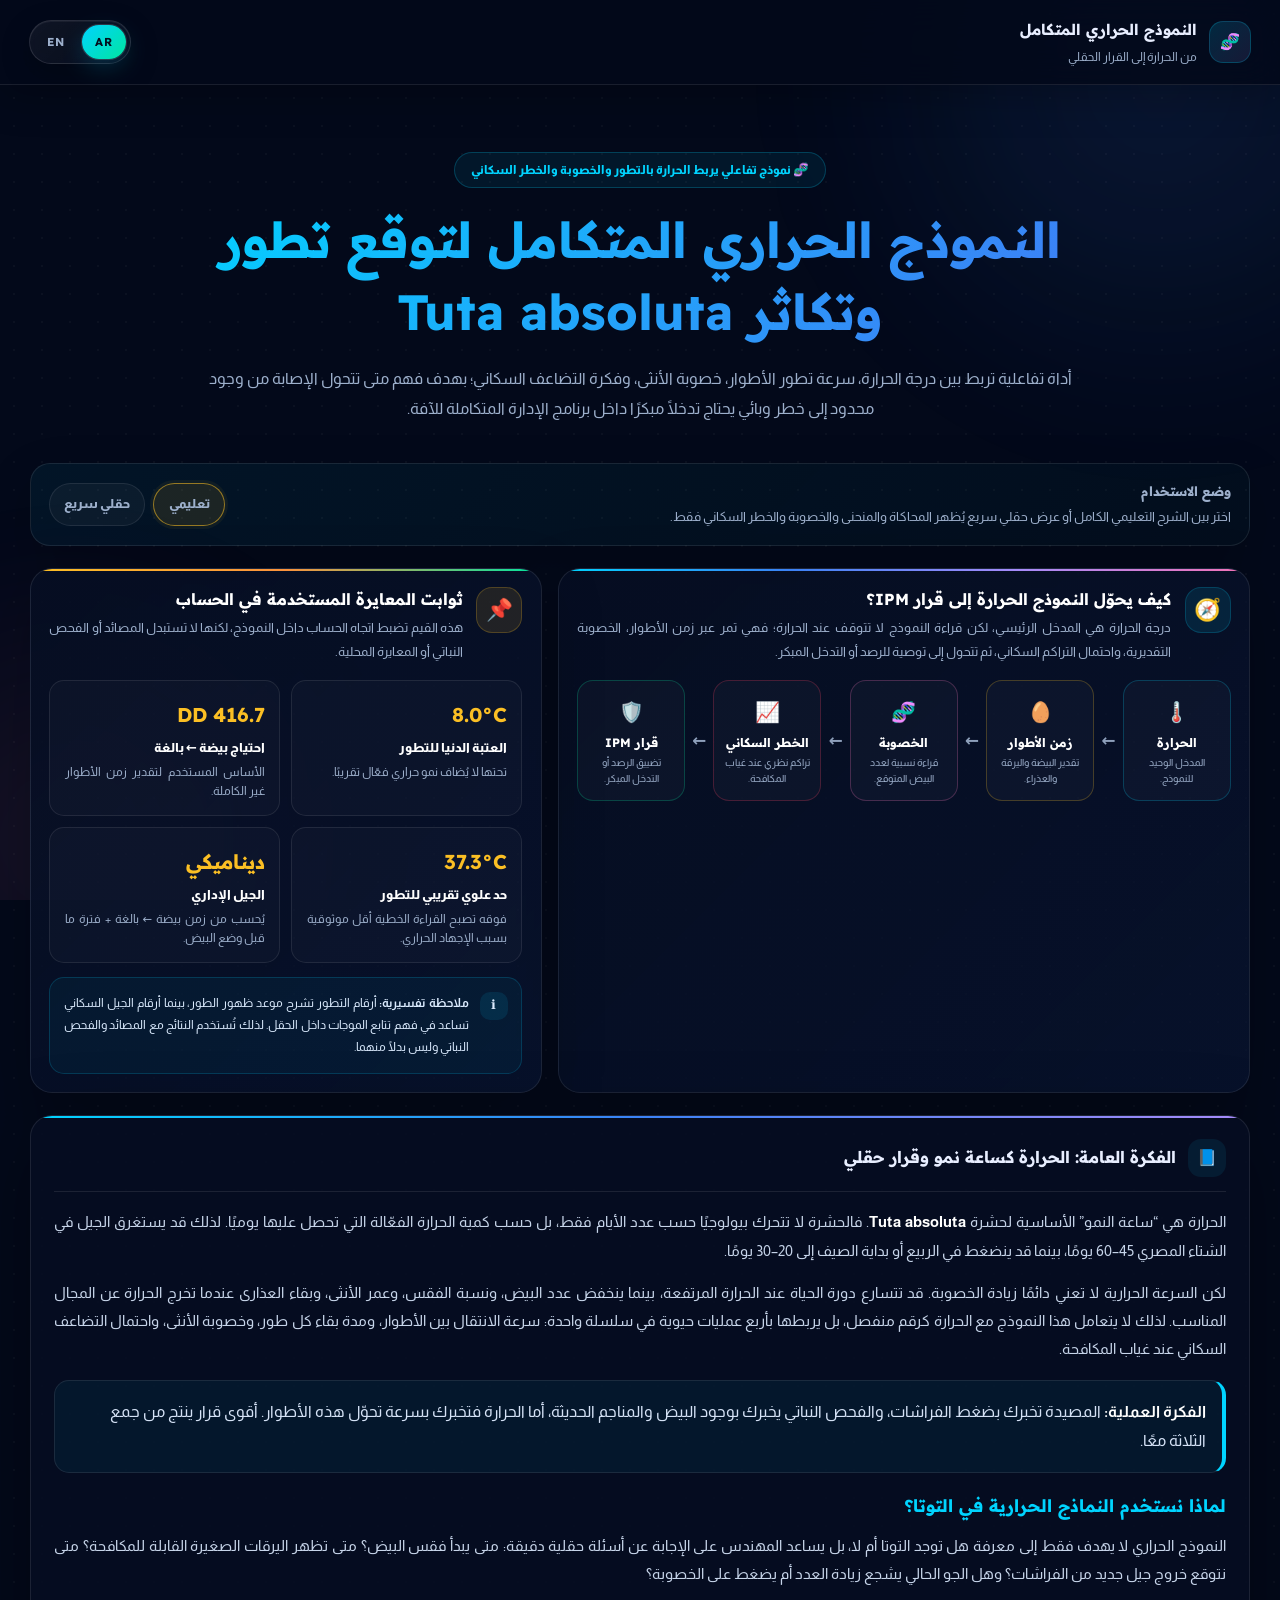
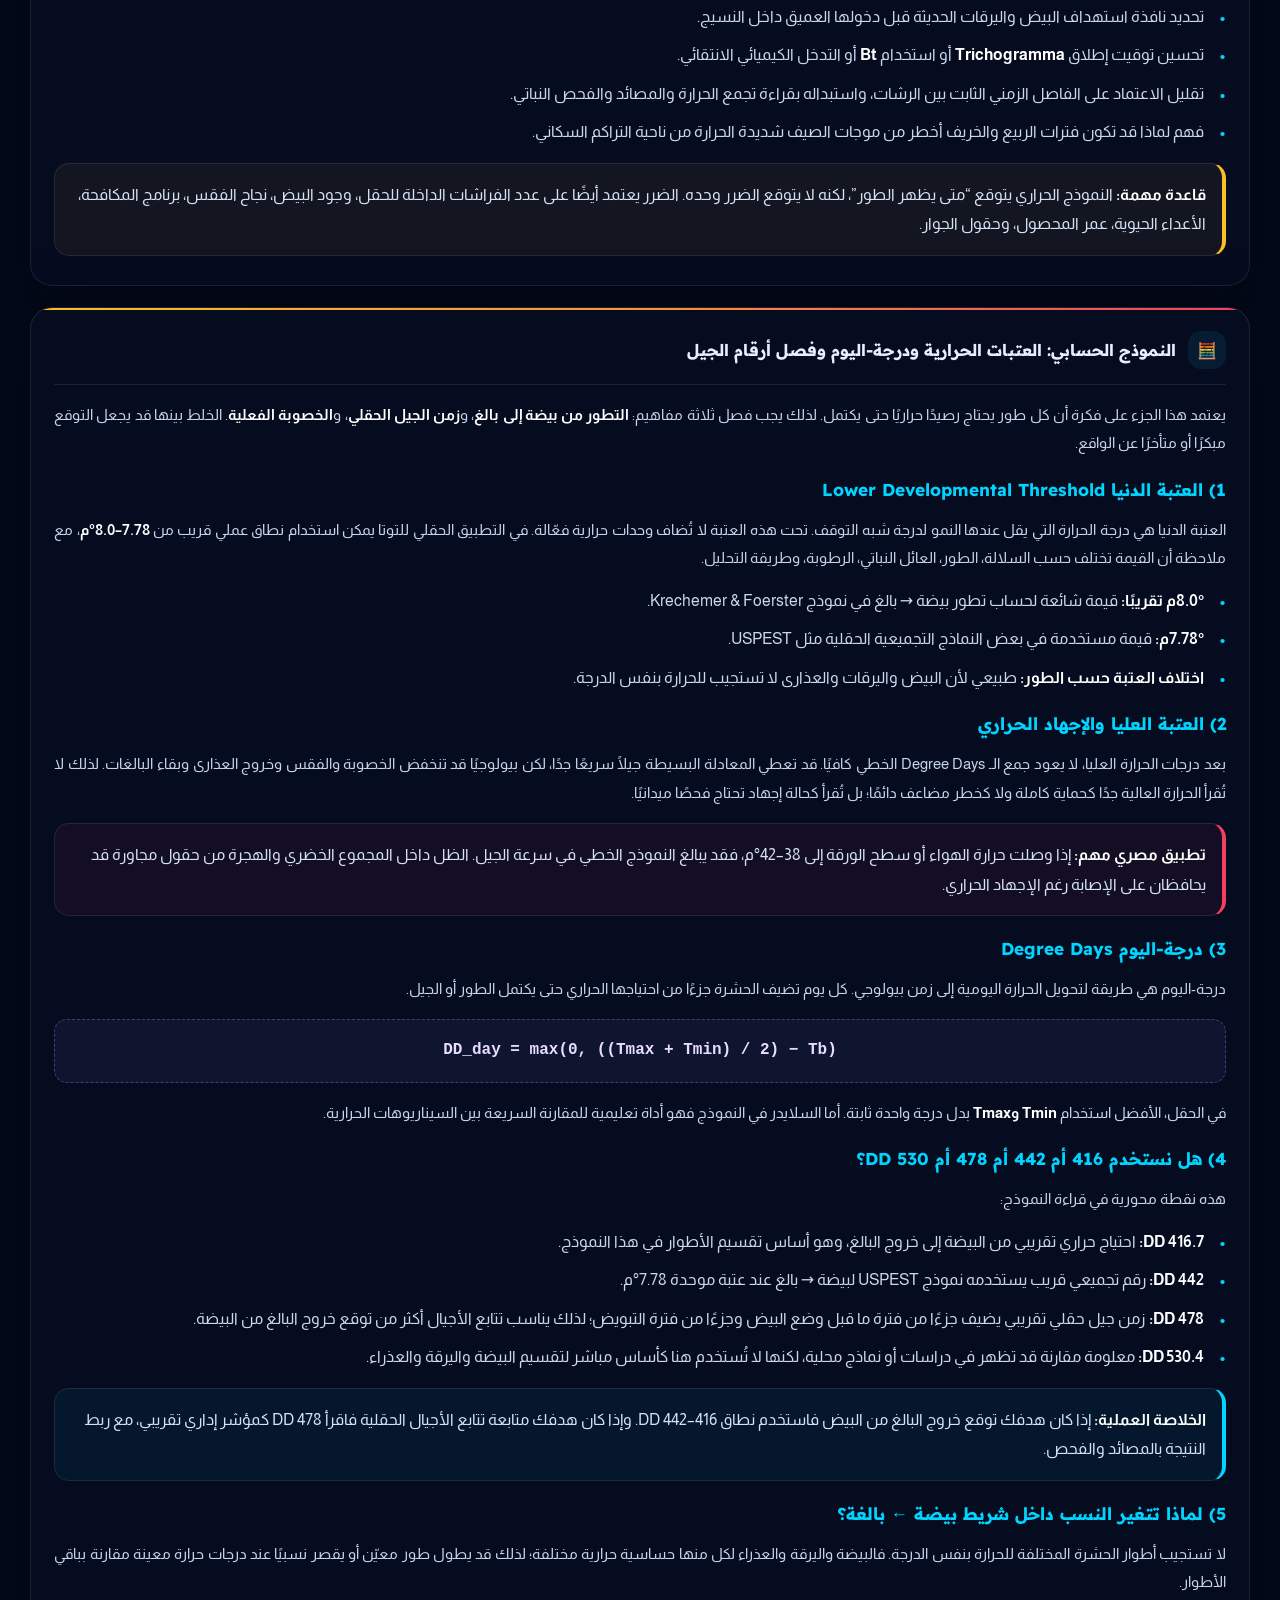
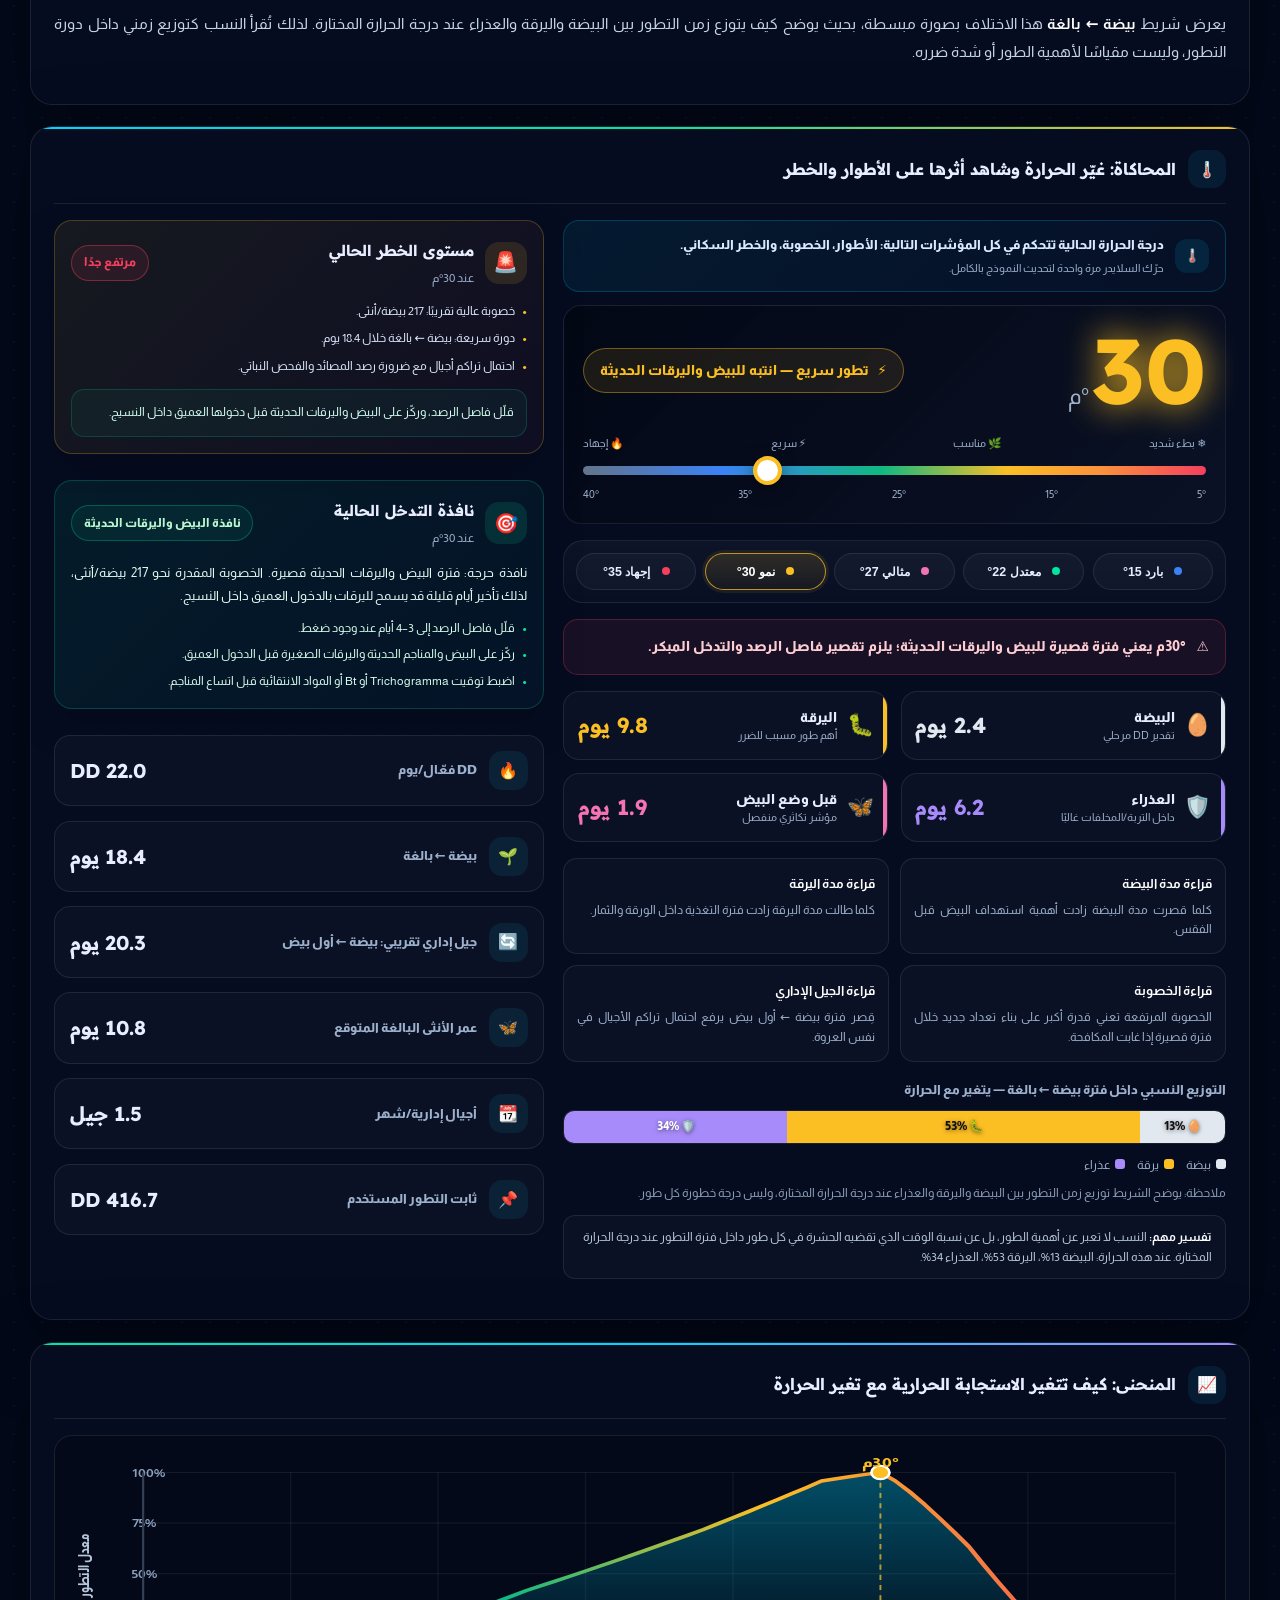
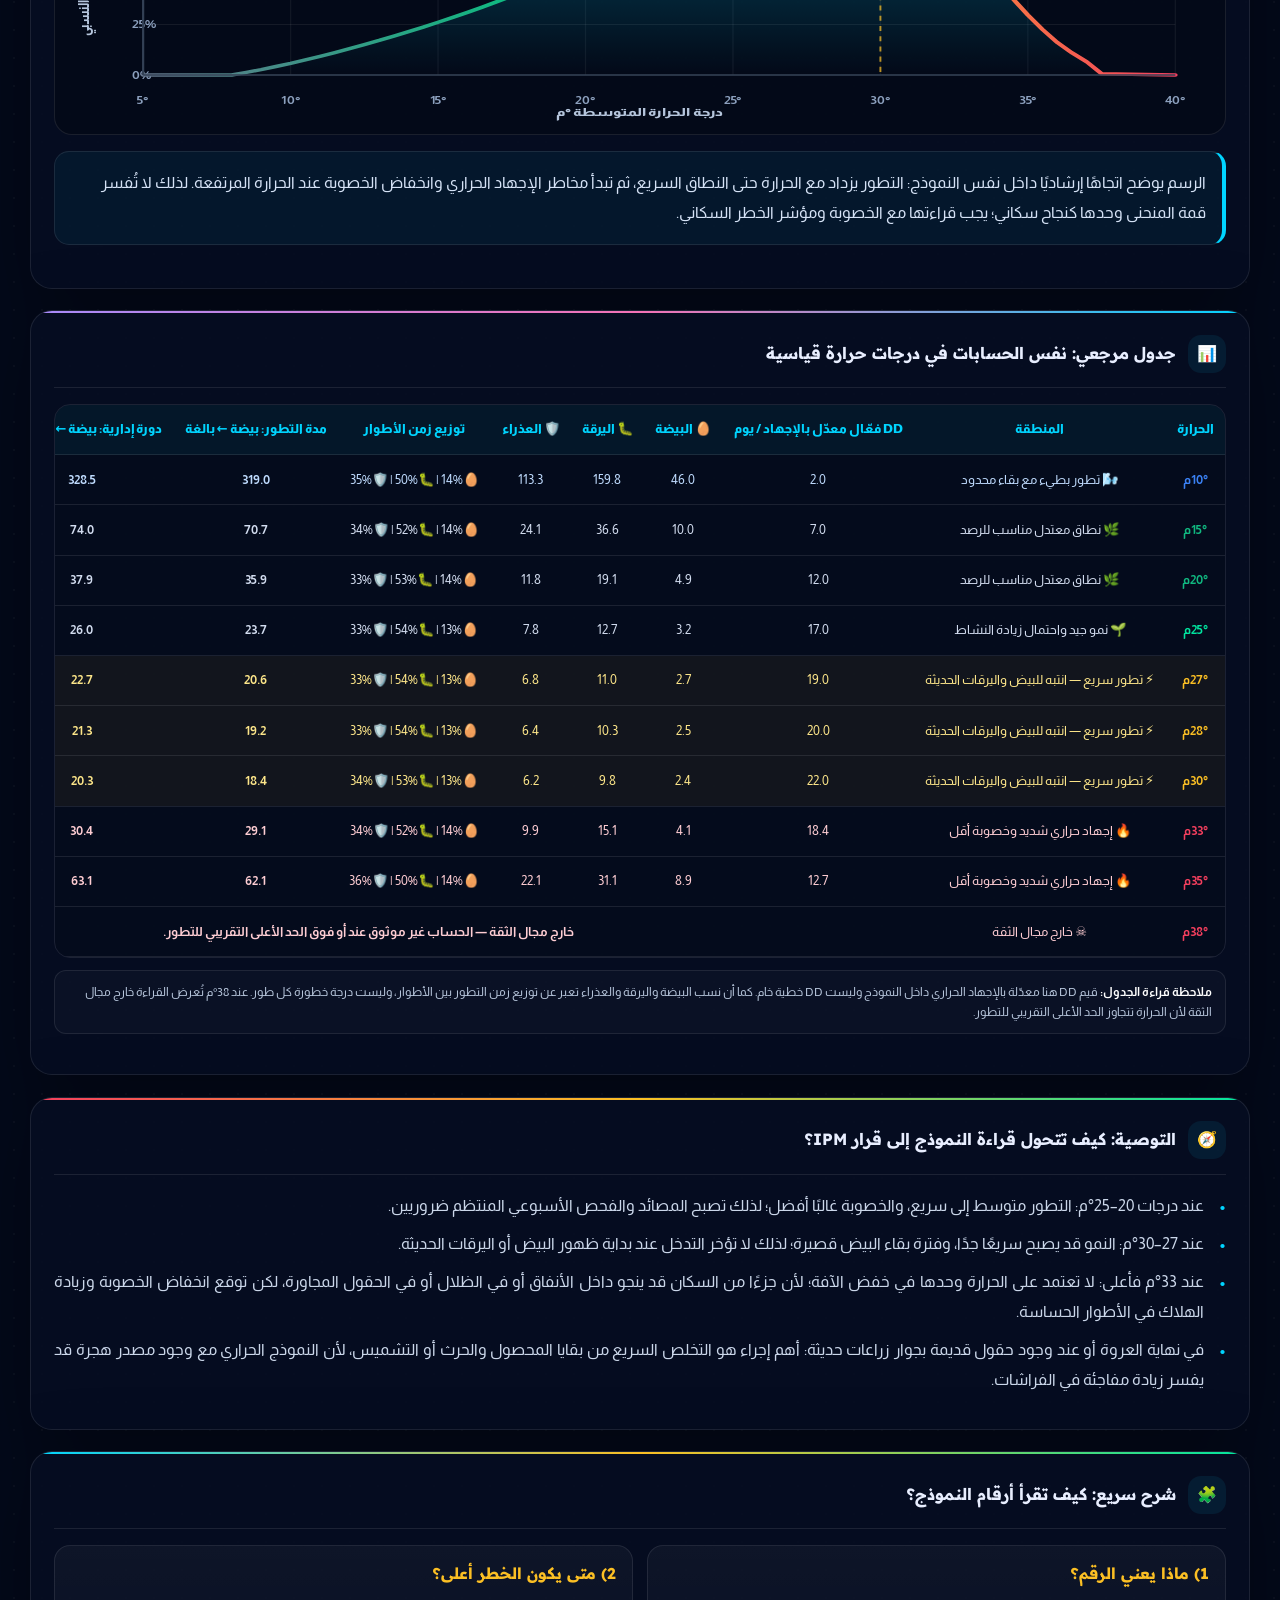
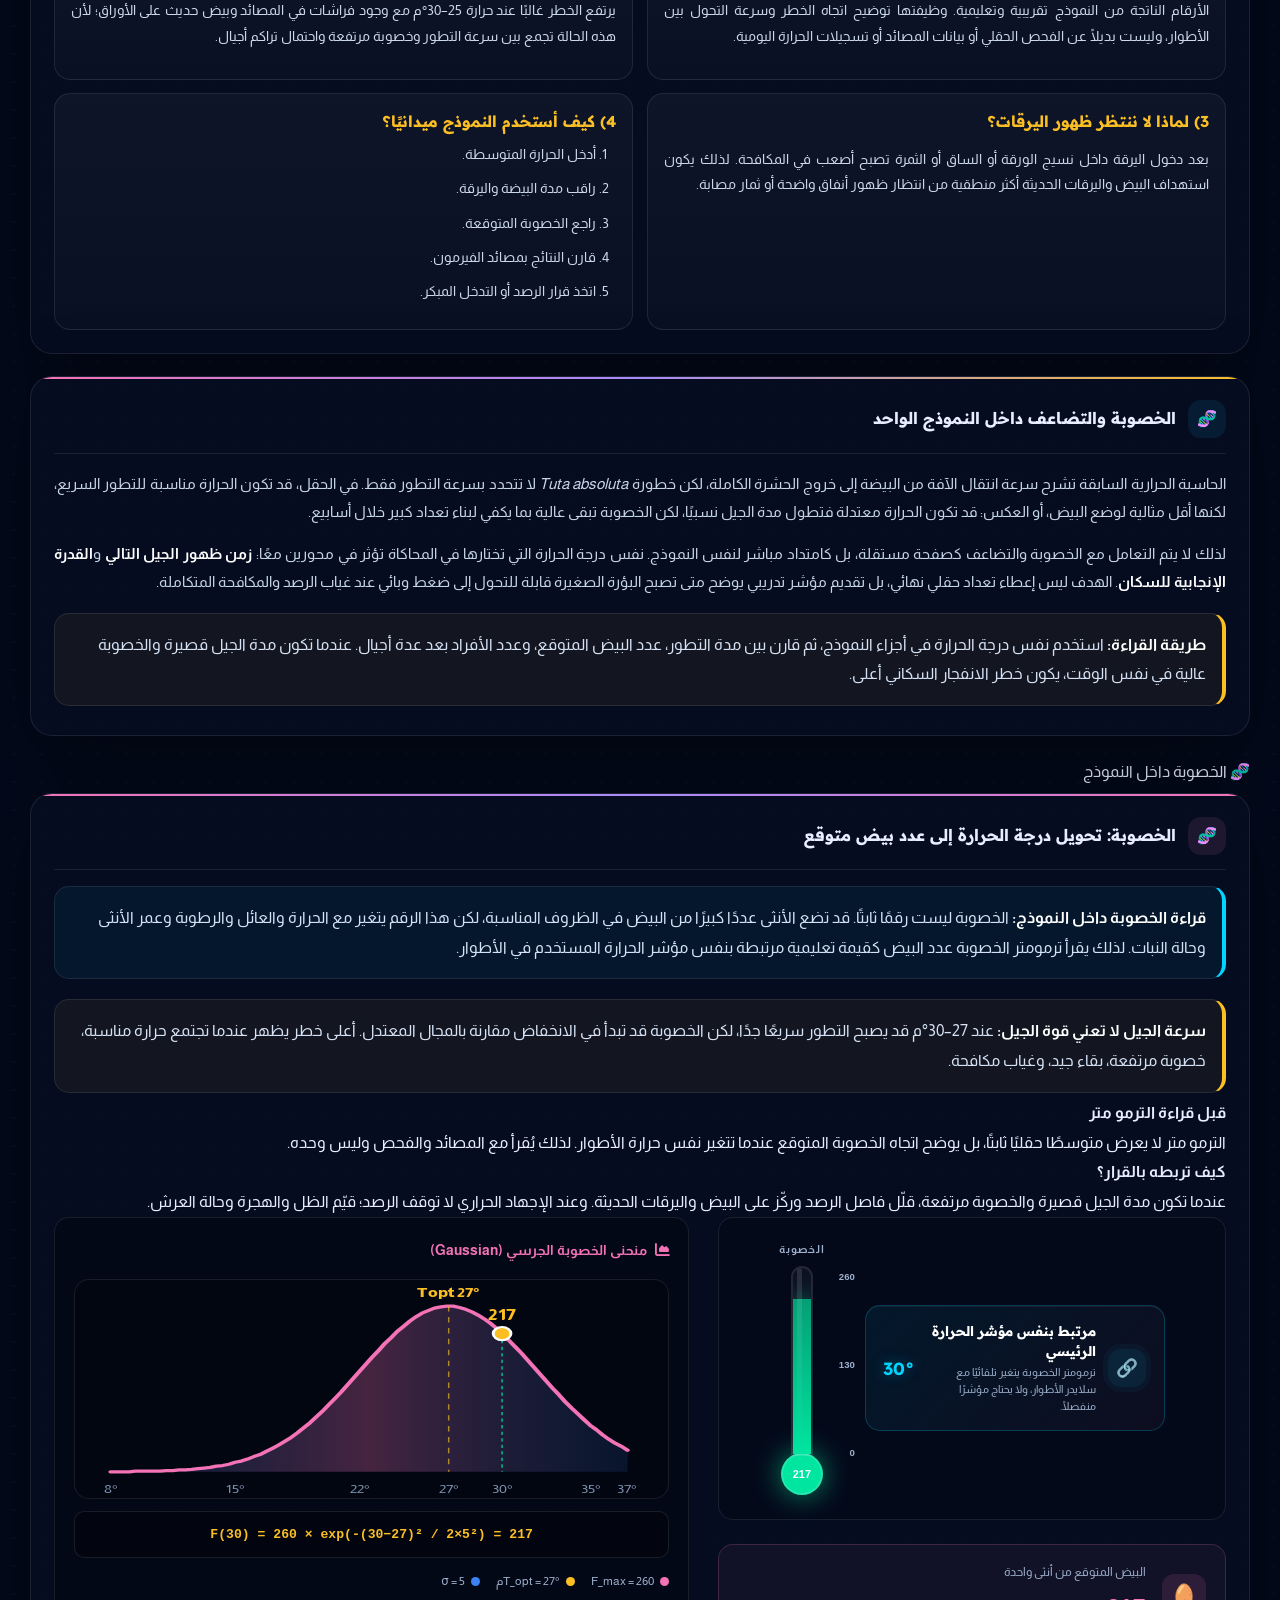
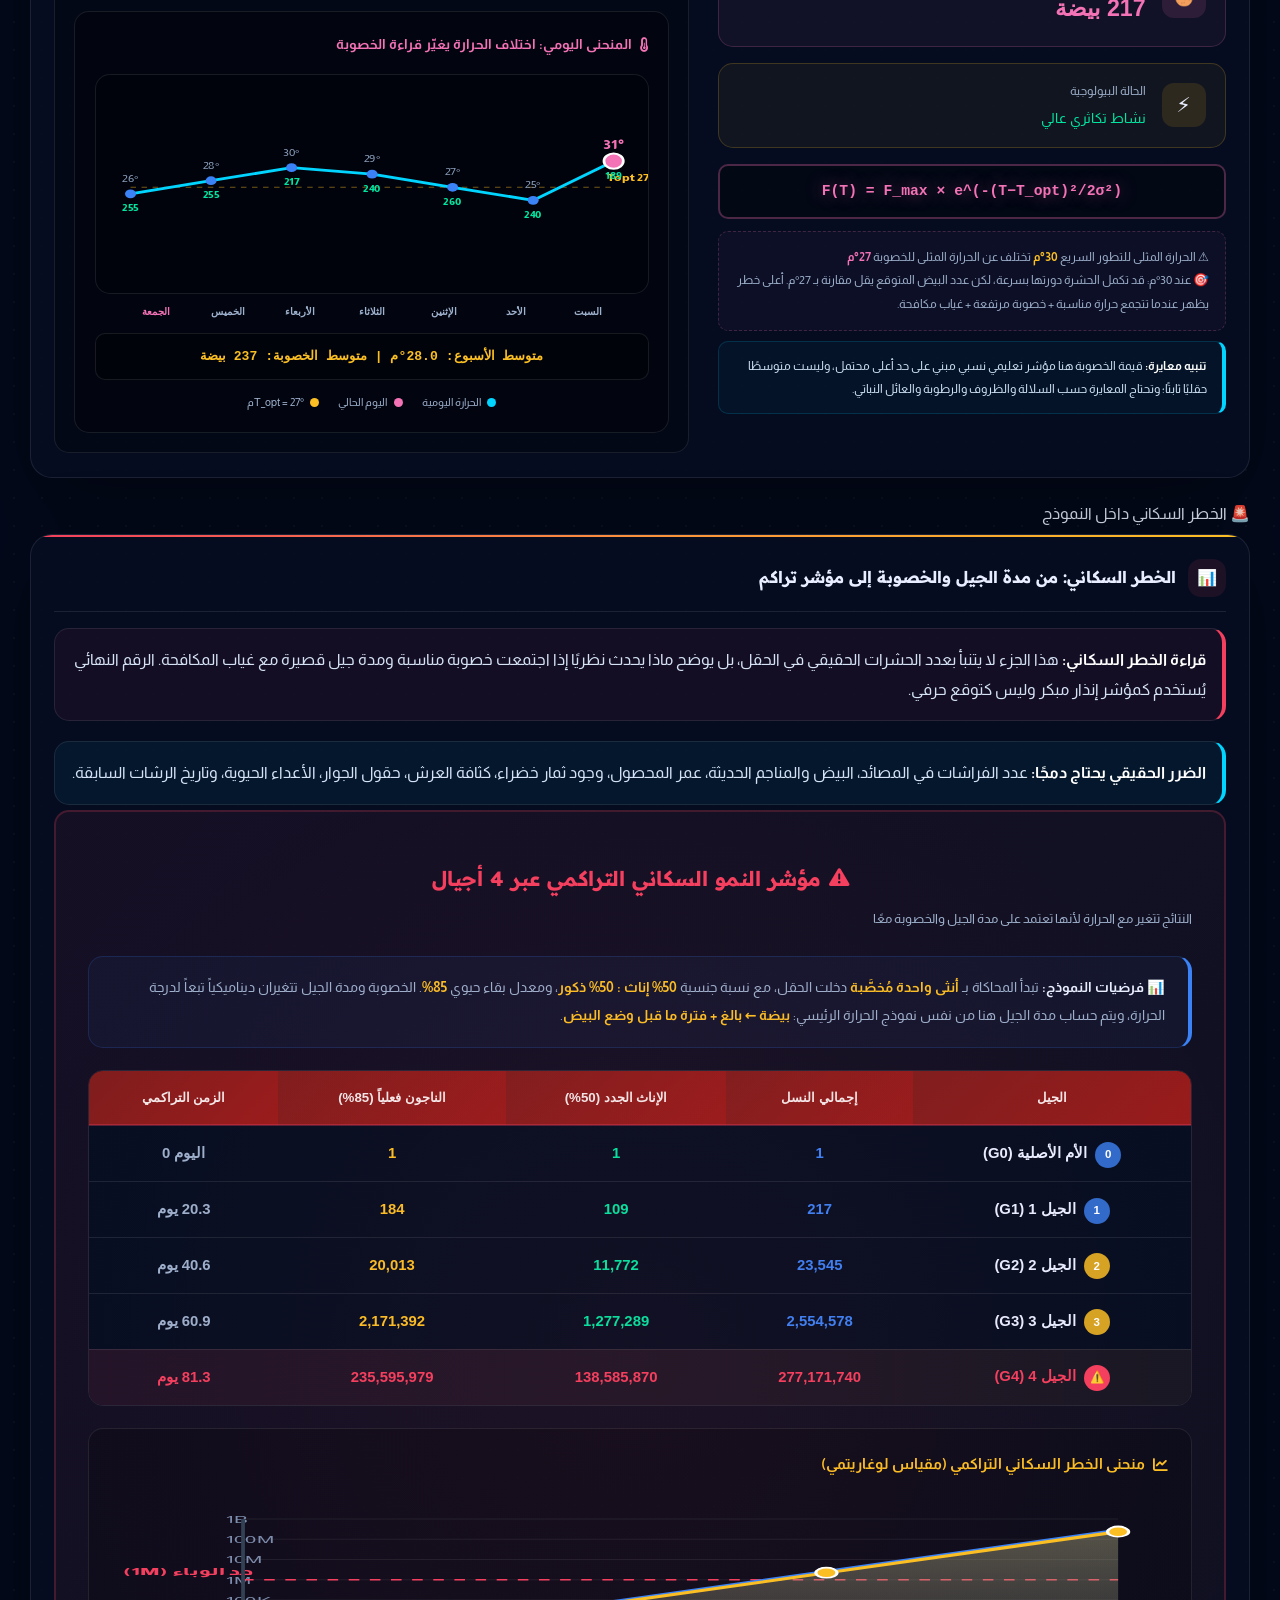
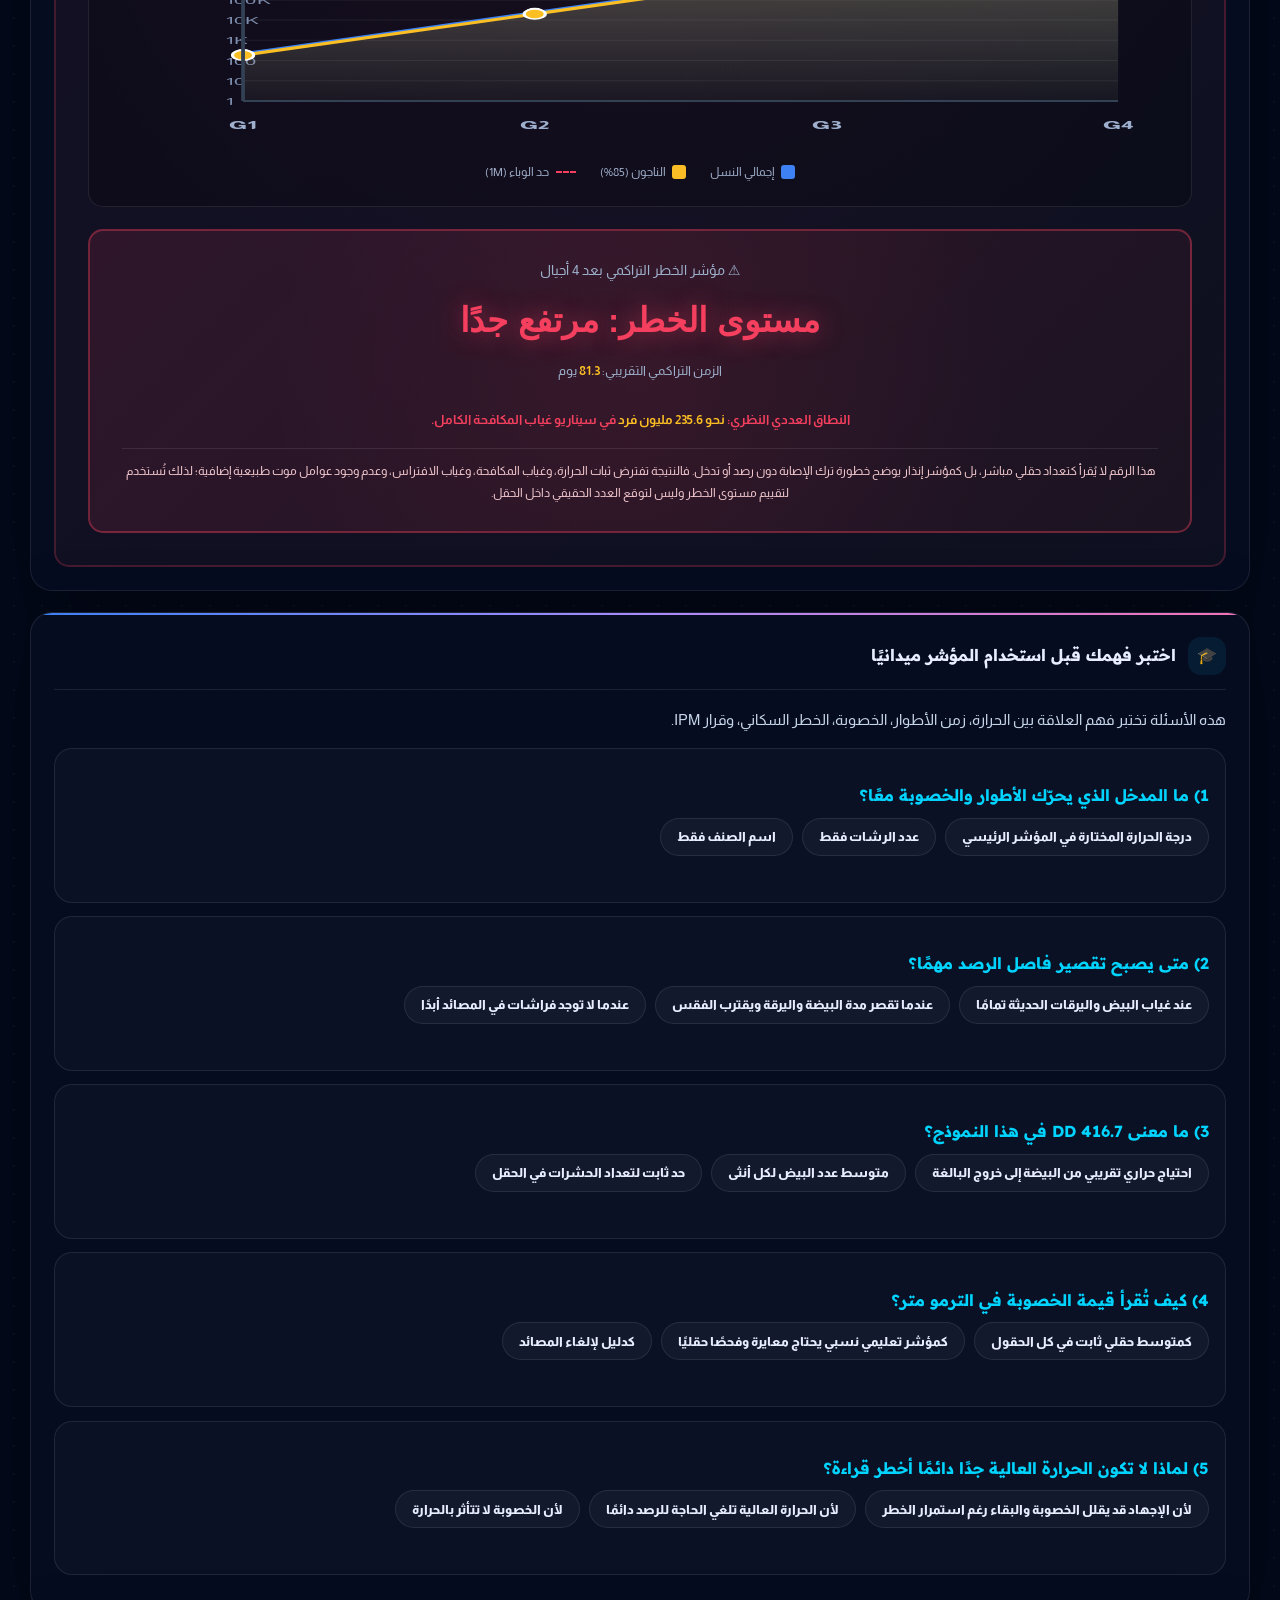
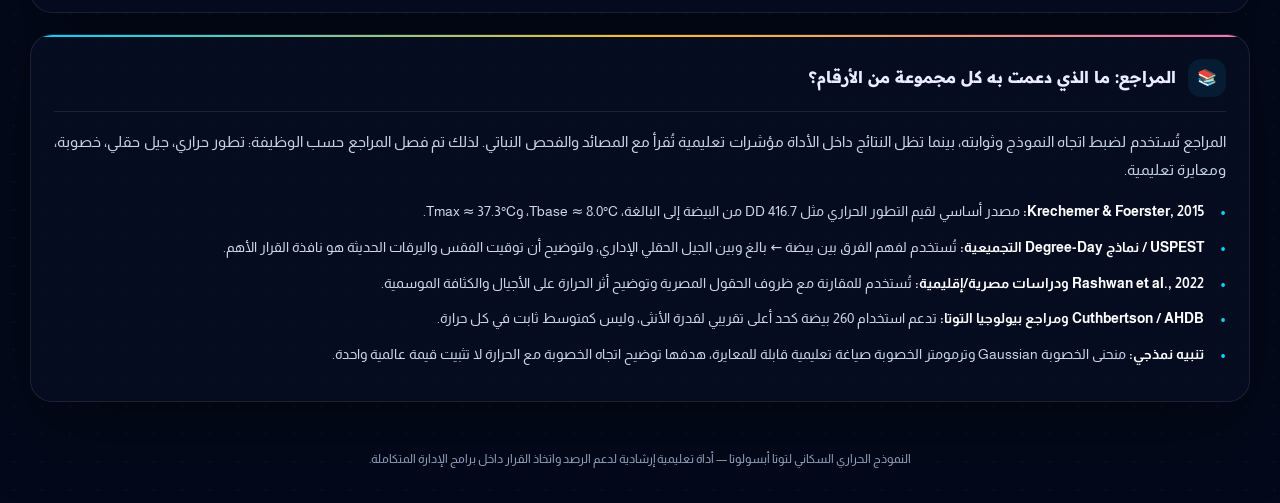
==== tools/integrated-thermal-model.html @ 937bad3e "Create integrated-thermal-model.html" ====
<!DOCTYPE html>

<html dir="rtl" lang="ar">
<head>
<meta charset="utf-8"/>
<meta content="width=device-width, initial-scale=1.0, maximum-scale=5.0" name="viewport"/>
<title>النموذج الحراري المتكامل لتوقع تطور وتكاثر Tuta absoluta</title>
<meta content="أداة تفاعلية تربط بين درجة الحرارة، سرعة تطور الأطوار، خصوبة الأنثى، وفكرة التضاعف السكاني؛ بهدف فهم متى تتحول الإصابة من وجود محدود إلى خطر وبائي يحتاج تدخلًا مبكرًا." name="description"/>
<link href="https://fonts.googleapis.com" rel="preconnect"/>
<link crossorigin="" href="https://fonts.gstatic.com" rel="preconnect"/>
<link href="https://fonts.googleapis.com/css2?family=Almarai:wght@300;400;700;800&amp;family=Readex+Pro:wght@400;500;600;700&amp;display=swap" rel="stylesheet"/>
<link href="https://cdnjs.cloudflare.com/ajax/libs/font-awesome/6.5.0/css/all.min.css" rel="stylesheet"/>
<style>
    :root{
      --bg:#03091a; --card:rgba(6,14,34,.90); --card2:rgba(9,20,48,.78);
      --line:rgba(255,255,255,.09); --line2:rgba(255,255,255,.16);
      --text:#e8eeff; --muted:#9db0cc; --soft:#cbd7ea;
      --cyan:#00d4ff; --blue:#3b82f6; --green:#00e5a0; --amber:#fbbf24;
      --orange:#fb923c; --red:#f43f5e; --pink:#f472b6; --purple:#a78bfa;
      --radius:22px; --radius2:15px; --shadow:0 24px 80px rgba(0,0,0,.34);
    }
    *{box-sizing:border-box;margin:0;padding:0}
    html{scroll-behavior:smooth}
    body{
      font-family:'Almarai',system-ui,-apple-system,Segoe UI,sans-serif;
      color:var(--text); background:var(--bg); line-height:1.85; min-height:100vh; overflow-x:hidden;
      background-image:radial-gradient(circle,rgba(255,255,255,.032) 1px,transparent 1px); background-size:28px 28px;
    }
    h1,h2,h3,h4{font-family:'Readex Pro',sans-serif; line-height:1.45}
    a{color:inherit}
    .orbs{position:fixed; inset:0; z-index:0; pointer-events:none; overflow:hidden}
    .orb{position:absolute; border-radius:50%; filter:blur(90px); opacity:.9}
    .orb.one{width:760px;height:760px;right:-260px;top:-300px;background:radial-gradient(circle,rgba(59,130,246,.16),transparent 66%);animation:floatA 28s ease-in-out infinite}
    .orb.two{width:620px;height:620px;left:-240px;bottom:-250px;background:radial-gradient(circle,rgba(244,114,182,.13),transparent 67%);animation:floatB 33s ease-in-out infinite}
    @keyframes floatA{0%,100%{transform:translate(0,0) scale(1)}50%{transform:translate(-38px,62px) scale(.96)}}
    @keyframes floatB{0%,100%{transform:translate(0,0) scale(1)}50%{transform:translate(50px,-45px) scale(1.06)}}
    .topbar{
      position:sticky; top:0; z-index:30; background:rgba(3,9,26,.84); backdrop-filter:blur(18px);
      border-bottom:1px solid var(--line); box-shadow:0 10px 40px rgba(0,0,0,.25)
    }
    .topbar-inner{max-width:1260px;margin:auto;padding:1rem 1.2rem;display:flex;align-items:center;justify-content:space-between;gap:1rem}
    .brand{display:flex;align-items:center;gap:.75rem;min-width:0}
    .brand-icon{width:42px;height:42px;border-radius:14px;display:grid;place-items:center;background:linear-gradient(135deg,rgba(0,212,255,.16),rgba(167,139,250,.12));border:1px solid rgba(0,212,255,.20)}
    .brand small{display:block;color:var(--muted);font-size:.75rem;margin-top:.1rem}
    .brand strong{display:block;font-family:'Readex Pro';font-size:.95rem;white-space:nowrap;overflow:hidden;text-overflow:ellipsis}
    .nav{display:flex;gap:.55rem;flex-wrap:wrap;justify-content:flex-end}
    .nav a{font-size:.78rem;text-decoration:none;padding:.45rem .78rem;border:1px solid var(--line);border-radius:999px;color:var(--soft);background:rgba(255,255,255,.025)}
    .nav a:hover{border-color:rgba(0,212,255,.35);color:var(--cyan)}
    .wrap{max-width:1260px;margin:auto;padding:2rem 1.25rem;position:relative;z-index:1}
    .hero{padding:2.2rem 0 1.4rem;text-align:center}
    .badge{display:inline-flex;align-items:center;gap:.5rem;color:var(--cyan);background:rgba(0,212,255,.07);border:1px solid rgba(0,212,255,.22);padding:.35rem 1rem;border-radius:999px;font-size:.78rem;font-weight:800;margin-bottom:1rem}
    .hero h1{font-size:clamp(1.55rem,4vw,3.1rem);max-width:980px;margin:auto;background:linear-gradient(135deg,var(--cyan),var(--blue),var(--purple),var(--pink));-webkit-background-clip:text;background-clip:text;color:transparent;background-size:280%;animation:grad 8s linear infinite}
    @keyframes grad{0%{background-position:0%}100%{background-position:280%}}
    .hero p{color:var(--muted);max-width:900px;margin:1rem auto 0;font-size:1rem}
    .grid{display:grid;grid-template-columns:1fr;gap:1rem}
    .grid.two{grid-template-columns:1fr}
    .grid.three{grid-template-columns:1fr}
    @media(min-width:760px){.grid.two{grid-template-columns:repeat(2,minmax(0,1fr))}.grid.three{grid-template-columns:repeat(3,minmax(0,1fr))}}
    @media(min-width:1050px){.calc-grid{display:grid;grid-template-columns:1.15fr .85fr;gap:1.2rem;align-items:start}}
    .card{background:var(--card);border:1px solid var(--line);border-radius:var(--radius);padding:1.45rem;box-shadow:var(--shadow);position:relative;overflow:hidden}
    .card:before{content:"";position:absolute;inset:0 0 auto;height:2px;background:var(--top,linear-gradient(90deg,var(--cyan),var(--blue),var(--purple)))}
    .card-head{display:flex;align-items:center;gap:.75rem;margin-bottom:1rem;padding-bottom:.9rem;border-bottom:1px solid var(--line)}
    .card-head .ico{width:38px;height:38px;border-radius:13px;display:grid;place-items:center;flex:0 0 auto;background:rgba(0,212,255,.08)}
    .card-head h2,.card-head h3{font-size:1.02rem}
    .article p{color:#c7d5ea;text-align:justify;margin:.85rem 0;font-size:.96rem}
    .article strong{color:#fff}
    .article h3{font-size:1.08rem;margin:1.2rem 0 .55rem;color:var(--cyan)}
    .article ul{padding:0;list-style:none;margin:.7rem 0}
    .article li{position:relative;padding-right:1.35rem;margin:.55rem 0;color:#cbd7ea;text-align:justify}
    .article li:before{content:"•";position:absolute;right:0;top:0;color:var(--cyan);font-weight:900}
    .note{border:1px solid var(--line);background:rgba(255,255,255,.025);border-radius:var(--radius2);padding:1rem;margin:.9rem 0;color:#d5e2f6}
    .note.cyan{border-right:4px solid var(--cyan);background:rgba(0,212,255,.055)}
    .note.amber{border-right:4px solid var(--amber);background:rgba(251,191,36,.06)}
    .note.red{border-right:4px solid var(--red);background:rgba(244,63,94,.06)}
    .formula{direction:ltr;text-align:center;font-family:ui-monospace,SFMono-Regular,Consolas,monospace;color:#e7dcff;border:1px dashed rgba(167,139,250,.35);background:rgba(167,139,250,.07);border-radius:13px;padding:1rem;margin:1rem 0;font-weight:800;overflow:auto}
    .quick{display:grid;grid-template-columns:1fr;gap:.85rem;margin:1rem 0}
    @media(min-width:720px){.quick{grid-template-columns:repeat(4,1fr)}}
    .quick-tile{background:rgba(255,255,255,.025);border:1px solid var(--line);border-radius:16px;padding:1rem;text-align:center}
    .quick-tile b{display:block;font-family:'Readex Pro';font-size:1.5rem;color:var(--cyan)}
    .quick-tile span{font-size:.78rem;color:var(--muted)}
    .temp-panel{background:linear-gradient(135deg,rgba(0,0,0,.32),rgba(255,255,255,.025));border:1px solid var(--line);border-radius:18px;padding:1.15rem;margin-bottom:1rem}
    .temp-row{display:flex;align-items:center;justify-content:space-between;gap:1rem;flex-wrap:wrap}
    .temp-big{display:flex;align-items:baseline;gap:.15rem}
    .temp-big #tempVal{font-family:'Readex Pro';font-size:clamp(3rem,12vw,5.7rem);font-weight:800;line-height:1;text-shadow:0 0 35px currentColor;transition:.25s}
    .temp-big .deg{font-size:1.35rem;color:var(--muted)}
    .chip{display:inline-flex;align-items:center;gap:.55rem;border:1px solid var(--line);border-radius:999px;padding:.55rem 1rem;font-weight:800;font-size:.85rem;background:rgba(255,255,255,.025)}
    .slider-area{margin-top:1rem}
    .slider-hints,.slider-marks{display:flex;justify-content:space-between;color:var(--muted);font-size:.68rem;gap:.35rem}
    .temp-slider{-webkit-appearance:none;appearance:none;width:100%;height:9px;border-radius:999px;outline:none;cursor:pointer;background:linear-gradient(90deg,#64748b 0%,#3b82f6 22%,#10b981 48%,#fbbf24 68%,#fb923c 83%,#f43f5e 100%);margin:.8rem 0 .45rem}
    .temp-slider::-webkit-slider-thumb{-webkit-appearance:none;width:29px;height:29px;border-radius:50%;background:white;border:4px solid var(--amber);box-shadow:0 4px 18px rgba(0,0,0,.45)}
    .temp-slider::-moz-range-thumb{width:29px;height:29px;border-radius:50%;background:white;border:4px solid var(--amber);box-shadow:0 4px 18px rgba(0,0,0,.45)}
    .warning{display:none;align-items:flex-start;gap:.65rem;border-radius:15px;padding:.9rem 1rem;margin:1rem 0;font-size:.86rem;font-weight:800;border:1px solid var(--line)}
    .warning.show{display:flex}
    .warning.heat{background:rgba(244,63,94,.08);border-color:rgba(244,63,94,.28);color:#fecdd3}
    .warning.cold{background:rgba(59,130,246,.08);border-color:rgba(59,130,246,.28);color:#bfdbfe}
    .stage-grid{display:grid;grid-template-columns:repeat(2,minmax(0,1fr));gap:.8rem;margin:1rem 0}
    .stage{display:flex;align-items:center;gap:.6rem;border:1px solid var(--line);background:rgba(255,255,255,.025);border-radius:16px;padding:.85rem;min-width:0;position:relative;overflow:hidden}
    .stage:before{content:"";position:absolute;right:0;top:0;bottom:0;width:4px;background:var(--s)}
    .stage .emoji{font-size:1.35rem;flex:0 0 auto}
    .stage .name{font-weight:800;font-size:.85rem;line-height:1.35}
    .stage .sub{display:block;color:var(--muted);font-size:.66rem;font-weight:400;margin-top:.05rem}
    .stage .val{margin-right:auto;font-family:'Readex Pro';font-size:1.35rem;font-weight:800;color:var(--s);white-space:nowrap}
    .metrics{display:grid;grid-template-columns:1fr;gap:.75rem}
    .metric{display:flex;align-items:center;gap:.75rem;border:1px solid var(--line);background:rgba(255,255,255,.025);border-radius:16px;padding:.95rem}
    .metric .m-ico{width:39px;height:39px;border-radius:13px;display:grid;place-items:center;background:rgba(0,212,255,.08);flex:0 0 auto}
    .metric .m-lbl{font-size:.82rem;color:var(--muted);font-weight:800}
    .metric .m-val{margin-right:auto;font-family:'Readex Pro';font-size:1.25rem;font-weight:800;white-space:nowrap}
    .timeline{margin-top:1rem}
    .bar{height:34px;display:flex;overflow:hidden;border-radius:11px;border:1px solid var(--line);background:rgba(0,0,0,.25)}
    .seg{display:flex;align-items:center;justify-content:center;font-size:.72rem;font-weight:900;color:#fff;transition:width .35s;white-space:nowrap;min-width:0;text-shadow:0 1px 4px rgba(0,0,0,.5)}
    .legend{display:flex;flex-wrap:wrap;gap:.75rem;margin-top:.65rem;color:var(--muted);font-size:.75rem}
    .dot{width:10px;height:10px;border-radius:3px;display:inline-block;margin-left:.3rem}
    .chart-wrap{height:300px;border:1px solid var(--line);background:rgba(0,0,0,.25);border-radius:18px;padding:1rem;overflow:hidden}
    svg{width:100%;height:100%}.axis{stroke:rgba(255,255,255,.18)}.gridline{stroke:rgba(255,255,255,.06)}.label{fill:#98aac6;font-size:10px;font-family:'Almarai',sans-serif}.curve{fill:none;stroke:url(#gradCurve);stroke-width:3;stroke-linecap:round;filter:drop-shadow(0 0 5px rgba(0,212,255,.35))}.area{fill:url(#gradArea);opacity:.32}.marker{fill:var(--amber);stroke:#fff;stroke-width:2;filter:drop-shadow(0 0 8px var(--amber))}.markerText{fill:var(--amber);font-size:11px;font-family:'Readex Pro';font-weight:800}
    .table-wrap{overflow-x:auto;border:1px solid var(--line);border-radius:16px;-webkit-overflow-scrolling:touch}
    table{width:100%;border-collapse:collapse;min-width:820px;background:rgba(0,0,0,.12)}
    th,td{text-align:center;padding:.78rem .7rem;border-bottom:1px solid var(--line);font-size:.82rem;white-space:nowrap}
    th{color:var(--cyan);background:rgba(0,212,255,.06);font-weight:900}
    td{color:#d2dcef} tr:hover td{background:rgba(255,255,255,.025)}
    .row-opt td{color:#fde68a;background:rgba(251,191,36,.055)}.row-danger td{color:#fecdd3}.row-cold td{color:#bfdbfe}
    .sources li{font-size:.88rem;color:#cbd7ea;margin:.6rem 0;text-align:justify}
.hero-btn,.scenario-btn,.quiz-option{border:1px solid var(--line);background:rgba(255,255,255,.035);color:var(--text);border-radius:999px;padding:.65rem 1rem;font-family:'Almarai';font-weight:800;cursor:pointer;transition:.2s;text-decoration:none}
    .hero-btn:hover,.scenario-btn:hover,.quiz-option:hover{border-color:rgba(0,212,255,.45);transform:translateY(-2px);background:rgba(0,212,255,.07)}
    .scenario-grid{display:grid;grid-template-columns:1fr;gap:.85rem;margin:1rem 0}
    @media(min-width:780px){.scenario-grid{grid-template-columns:repeat(4,minmax(0,1fr))}}
    .scenario-btn{border-radius:17px;text-align:right;display:block;width:100%;padding:1rem;min-height:104px}
    .scenario-btn b{display:block;font-family:'Readex Pro';font-size:1.2rem;color:var(--cyan);margin-bottom:.25rem}
    .scenario-btn span{display:block;color:var(--muted);font-size:.78rem;line-height:1.55}
    .scenario-btn.active{border-color:rgba(251,191,36,.58);background:rgba(251,191,36,.08);box-shadow:0 0 0 3px rgba(251,191,36,.06)}
    .lesson-box{border:1px solid var(--line);border-radius:18px;padding:1rem;background:rgba(0,0,0,.18);margin-top:1rem}
    .lesson-box h3{font-size:1rem;color:var(--amber);margin-bottom:.55rem}
    .lesson-box p{margin:0;color:#d8e4f4;text-align:justify}

    .timeline-hint{margin-top:.55rem;color:#b8c7dd;font-size:.76rem;line-height:1.7;background:rgba(255,255,255,.025);border:1px solid var(--line);border-radius:12px;padding:.65rem .8rem}

    .timeline-small-note{margin:.45rem 0 .35rem;color:var(--muted);font-size:.72rem;line-height:1.7;opacity:.9}
    .scenario-detail{color:#d8e4f4;text-align:justify}
    .scenario-detail p{margin:.65rem 0;color:#d8e4f4;text-align:justify}
    .scenario-detail ul{margin:.7rem 0;padding:0;list-style:none}
    .scenario-detail li{position:relative;padding-right:1.25rem;margin:.45rem 0;color:#cbd7ea;line-height:1.75}
    .scenario-detail li:before{content:'•';position:absolute;right:0;color:var(--amber);font-weight:900}
    .scenario-facts{display:grid;grid-template-columns:1fr;gap:.55rem;margin:.85rem 0}
    @media(min-width:720px){.scenario-facts{grid-template-columns:repeat(3,1fr)}}
    .fact-pill{border:1px solid var(--line);background:rgba(255,255,255,.026);border-radius:14px;padding:.7rem .8rem;color:#dbeafe;font-weight:800;font-size:.82rem}
    .fact-pill small{display:block;color:var(--muted);font-weight:400;margin-top:.2rem}
    .action-grid{display:grid;grid-template-columns:1fr;gap:.75rem;margin-top:1rem}
    @media(min-width:760px){.action-grid{grid-template-columns:repeat(3,1fr)}}
    .action-card{border:1px solid var(--line);background:rgba(255,255,255,.025);border-radius:16px;padding:1rem}
    .action-card b{display:block;color:var(--green);font-family:'Readex Pro';font-size:.95rem;margin-bottom:.35rem}
    .action-card span{display:block;color:var(--muted);font-size:.82rem;line-height:1.7}
    .quiz-card{border:1px solid var(--line);border-radius:18px;background:rgba(255,255,255,.022);padding:1rem;margin:.85rem 0}
    .quiz-card h3{font-size:1rem;color:var(--cyan);margin-bottom:.65rem}
    .quiz-options{display:flex;flex-wrap:wrap;gap:.55rem}
    .quiz-option.correct{border-color:rgba(0,229,160,.55);background:rgba(0,229,160,.09);color:#bbf7d0}
    .quiz-option.wrong{border-color:rgba(244,63,94,.55);background:rgba(244,63,94,.09);color:#fecdd3}
    .quiz-feedback{color:var(--muted);font-size:.84rem;margin-top:.7rem;min-height:1.4em}
    .footer{color:var(--muted);text-align:center;font-size:.78rem;padding:1.5rem 0 0}
    @media(max-width:760px){
      .topbar-inner{display:block;padding:.85rem .8rem}.nav{margin-top:.7rem;justify-content:center}.nav a{font-size:.7rem;padding:.38rem .58rem}.wrap{padding:1rem .75rem}.hero{padding:1.35rem 0 .9rem}.hero p{font-size:.9rem}.card{padding:1rem;border-radius:18px}.card-head{gap:.55rem}.card-head .ico{width:34px;height:34px}.stage-grid{grid-template-columns:1fr}.stage{padding:.78rem}.stage .val{font-size:1.18rem}.metric{padding:.8rem}.metric .m-val{font-size:1.08rem}.temp-panel{padding:.9rem}.chip{width:100%;justify-content:center;font-size:.78rem}.slider-hints span:nth-child(2),.slider-hints span:nth-child(3){display:none}.chart-wrap{height:230px;padding:.7rem}th,td{font-size:.74rem;padding:.58rem .5rem}.quick{grid-template-columns:repeat(2,1fr)}.article p,.article li{font-size:.88rem}.note{padding:.85rem}.topbar{position:sticky!important;top:0}.brand strong{white-space:normal}}
    @media(max-width:380px){.quick{grid-template-columns:1fr}.temp-big #tempVal{font-size:2.6rem}.hero h1{font-size:1.25rem}.card-head h2,.card-head h3{font-size:.9rem}.stage .name,.metric .m-lbl{font-size:.76rem}.nav a{font-size:.66rem}}
    
    .journey-strip{display:grid;grid-template-columns:repeat(5,minmax(0,1fr));gap:.65rem;margin:0 0 1.15rem}
    .journey-step{position:relative;border:1px solid var(--line);background:linear-gradient(180deg,rgba(255,255,255,.045),rgba(255,255,255,.018));border-radius:16px;padding:.9rem .7rem;text-align:center;min-height:86px;display:flex;flex-direction:column;align-items:center;justify-content:center;gap:.25rem;box-shadow:0 12px 32px rgba(0,0,0,.18)}
    .journey-step:not(:last-child)::after{content:'←';position:absolute;left:-.55rem;top:50%;transform:translateY(-50%);color:var(--muted);font-weight:900;z-index:2}
    .journey-step .j-ico{font-size:1.22rem}.journey-step b{font-family:'Readex Pro';font-size:.82rem}.journey-step span{color:var(--muted);font-size:.68rem;line-height:1.45}
    .journey-step.heat{border-color:rgba(0,212,255,.25)}.journey-step.stage{border-color:rgba(251,191,36,.25)}.journey-step.fert{border-color:rgba(244,114,182,.28)}.journey-step.pop{border-color:rgba(244,63,94,.28)}.journey-step.rec{border-color:rgba(0,229,160,.25)}
    .risk-card{border:1px solid rgba(251,191,36,.24);background:linear-gradient(135deg,rgba(251,191,36,.075),rgba(244,63,94,.045));border-radius:18px;padding:1rem;margin-bottom:.75rem;box-shadow:0 16px 42px rgba(0,0,0,.20)}
    .risk-top{display:flex;align-items:center;gap:.7rem;margin-bottom:.75rem}.risk-icon{width:42px;height:42px;border-radius:14px;display:grid;place-items:center;background:rgba(251,191,36,.12);font-size:1.25rem}.risk-title{font-weight:900;font-family:'Readex Pro';font-size:.95rem}.risk-sub{font-size:.74rem;color:var(--muted);margin-top:.12rem}.risk-level{margin-right:auto;border:1px solid rgba(255,255,255,.16);border-radius:999px;padding:.35rem .75rem;font-weight:900;font-size:.78rem;white-space:nowrap}
    .risk-list{display:grid;gap:.45rem;margin-top:.6rem}.risk-list div{display:flex;gap:.45rem;align-items:flex-start;color:#dbe7fa;font-size:.78rem;line-height:1.65}.risk-list i{font-style:normal;color:var(--amber);font-weight:900}.risk-advice{margin-top:.75rem;padding:.75rem;border-radius:13px;background:rgba(0,229,160,.055);border:1px solid rgba(0,229,160,.18);color:#d8fff2;font-size:.78rem;line-height:1.75}
    .insight-grid{display:grid;grid-template-columns:repeat(2,minmax(0,1fr));gap:.7rem;margin:.9rem 0 0}.insight-mini{border:1px solid var(--line);background:rgba(255,255,255,.022);border-radius:14px;padding:.8rem}.insight-mini b{display:block;color:#fff;font-size:.82rem;margin-bottom:.3rem}.insight-mini span{display:block;color:var(--muted);font-size:.75rem;line-height:1.65;text-align:justify}
    .field-guide-grid{display:grid;grid-template-columns:repeat(2,minmax(0,1fr));gap:.85rem;margin-top:1rem}.field-guide-card{border:1px solid var(--line);background:linear-gradient(180deg,rgba(255,255,255,.04),rgba(255,255,255,.018));border-radius:16px;padding:1rem}.field-guide-card h3{margin:0 0 .5rem;color:var(--amber);font-size:.98rem}.field-guide-card p,.field-guide-card li{font-size:.86rem;color:#cbd7ea}.field-guide-card ol{padding-right:1.25rem;margin:.35rem 0}.field-guide-card li{padding-right:0}.field-guide-card li:before{content:none}.timeline-hint strong{color:#fff}.population-note{margin-top:.9rem;border-top:1px solid rgba(255,255,255,.09);padding-top:.8rem;color:#f5cbd1;font-size:.78rem;line-height:1.75}.calc-side{display:flex;flex-direction:column;gap:.75rem}
    @media(max-width:900px){.journey-strip{grid-template-columns:1fr 1fr}.journey-step:not(:last-child)::after{display:none}.field-guide-grid{grid-template-columns:1fr}.insight-grid{grid-template-columns:1fr}.risk-top{flex-wrap:wrap}.risk-level{margin-right:0}}
    @media(max-width:520px){.journey-strip{grid-template-columns:1fr}.journey-step{min-height:auto}.risk-card{padding:.85rem}.risk-title{font-size:.86rem}.risk-list div,.risk-advice{font-size:.73rem}}


    /* ====== Fertility and population modules ====== */
    :root{--border:var(--line);--border-hi:var(--line2);--r:var(--radius);--rs:var(--radius2);--rxs:10px;}
    .anchor{scroll-margin-top:96px}
    .card-head > span{font-family:'Readex Pro',sans-serif;font-weight:800;font-size:1.02rem;line-height:1.45}
/* ====== قسم الخصوبة ====== */
.visual-controls {
    display: flex;
    gap: 2.5rem;
    justify-content: center;
    align-items: flex-end;
    margin: 0 0 1.5rem 0;
    padding: 1.5rem 2rem;
    background: rgba(0,0,0,0.2);
    border-radius: var(--rs);
    border: 1px solid var(--border);
}

.fert-sync-chip{
    align-self:center;
    display:flex;
    align-items:center;
    gap:.75rem;
    min-width:210px;
    max-width:300px;
    padding:1rem 1.1rem;
    border:1px solid rgba(0,212,255,.20);
    border-radius:var(--rs);
    background:linear-gradient(135deg,rgba(0,212,255,.07),rgba(244,114,182,.045));
    box-shadow:inset 0 1px 0 rgba(255,255,255,.05);
}
.fert-sync-chip .sync-ico{
    width:38px;
    height:38px;
    border-radius:13px;
    display:grid;
    place-items:center;
    flex:0 0 auto;
    background:rgba(0,212,255,.10);
    color:var(--cyan);
    font-size:1.1rem;
}
.fert-sync-chip b{
    display:block;
    color:#fff;
    font-family:'Readex Pro','Almarai',sans-serif;
    font-size:.82rem;
    line-height:1.45;
}
.fert-sync-chip small{
    display:block;
    color:var(--muted);
    font-size:.68rem;
    line-height:1.6;
    margin-top:.15rem;
}
.fert-sync-chip .sync-temp{
    margin-inline-start:auto;
    color:var(--cyan);
    font-family:'Readex Pro','Almarai',sans-serif;
    font-size:1.1rem;
    font-weight:900;
    white-space:nowrap;
    text-shadow:0 0 14px rgba(0,212,255,.35);
}

.v-control {
    display: flex;
    flex-direction: column;
    align-items: center;
    gap: 0.5rem;
    height: 240px;
}
.v-lbl {
    font-size: 0.75rem;
    color: var(--cyan);
    font-weight: 700;
    text-transform: uppercase;
    letter-spacing: 1px;
}
.v-slider-box {
    position: relative;
    width: 40px;
    height: 190px;
    display: flex;
    align-items: center;
    justify-content: center;
}
.v-val-max, .v-val-min {
    position: absolute;
    font-size: 0.65rem;
    color: var(--muted);
    font-weight: 700;
    left: 50%;
    transform: translateX(-50%);
    font-family: 'Cairo', sans-serif;
}
.v-val-max { top: -5px; }
.v-val-min { bottom: -5px; }

.temp-slider-v {
    -webkit-appearance: none;
    width: 190px;
    height: 8px;
    background: linear-gradient(90deg, #3b82f6 0%, #00e5a0 40%, #fbbf24 70%, #f43f5e 100%);
    border-radius: 4px;
    transform: rotate(-90deg);
    cursor: pointer;
    box-shadow: inset 0 1px 3px rgba(0,0,0,0.5);
}
.temp-slider-v::-webkit-slider-thumb {
    -webkit-appearance: none;
    width: 24px;
    height: 24px;
    background: #fff;
    border: 3px solid var(--cyan);
    border-radius: 50%;
    box-shadow: 0 0 12px rgba(0, 212, 255, 0.7);
    cursor: pointer;
    transition: transform 0.2s;
}
.temp-slider-v::-webkit-slider-thumb:hover { transform: scale(1.2); }
.temp-slider-v::-moz-range-thumb {
    width: 24px; height: 24px; background: #fff; border: 3px solid var(--cyan);
    border-radius: 50%; cursor: pointer; box-shadow: 0 0 12px rgba(0, 212, 255, 0.7);
}
.v-current {
    font-family: 'Cairo', sans-serif;
    font-size: 1.5rem;
    font-weight: 900;
    color: var(--cyan);
    text-shadow: 0 0 15px rgba(0, 212, 255, 0.5);
    margin-top: 0.5rem;
}

.thermo-col {
    display: flex;
    flex-direction: column;
    align-items: center;
    gap: 0.6rem;
}
.thermo-lbl {
    font-size: 0.68rem; color: var(--muted); text-align: center; font-weight: 700;
    line-height: 1.4; text-transform: uppercase; letter-spacing: 0.8px;
}
.thermo-device { display: flex; flex-direction: column; align-items: center; position: relative; }
.thermo-scale {
    position: absolute; right: -32px; top: 2px; bottom: 34px;
    display: flex; flex-direction: column; justify-content: space-between;
}
.thermo-scale span { font-size: 0.6rem; color: var(--muted); font-family: 'Cairo', sans-serif; font-weight: 700; }
.thermo-tube {
    width: 22px; height: 190px; background: rgba(255,255,255,0.04);
    border: 2px solid rgba(255,255,255,0.09); border-radius: 11px 11px 0 0;
    overflow: hidden; position: relative;
}
.thermo-tube::after {
    content: ''; position: absolute; top: 0; left: 4px; width: 5px; height: 100%;
    background: linear-gradient(to bottom, rgba(255,255,255,0.12), transparent); border-radius: 3px; pointer-events: none;
}
.thermo-fill {
    position: absolute; bottom: 0; left: 0; right: 0;
    background: linear-gradient(to top, var(--pink), #f9a8d4);
    transition: height .7s cubic-bezier(.4,0,.2,1);
    box-shadow: 0 0 22px rgba(244,114,182,0.55);
}
.thermo-bulb {
    width: 42px; height: 42px; border-radius: 50%; background: var(--pink);
    border: 2px solid rgba(255,255,255,0.14); display: flex; align-items: center; justify-content: center;
    font-family: 'Cairo', sans-serif; font-weight: 900; font-size: 0.68rem; color: #fff; margin-top: -3px;
    box-shadow: 0 0 28px rgba(244,114,182,0.65);
    animation: bulbGlow 2.2s ease-in-out infinite; transition: background .5s, box-shadow .5s;
}
@keyframes bulbGlow {
    0%,100%{box-shadow:0 0 28px rgba(244,114,182,0.55)}
    50%{box-shadow:0 0 45px rgba(244,114,182,0.85),0 0 70px rgba(244,114,182,0.3)}
}

.content-grid {
    display: grid;
    grid-template-columns: 1fr 1.25fr;
    gap: 1.8rem;
    align-items: start;
}

.fert-stat {
    display: flex; align-items: center; gap: 1rem; padding: 1rem 1.2rem; border-radius: var(--rs);
    border: 1px solid; transition: all .3s; margin-bottom: 1rem;
}
.fert-stat.pk { background: rgba(244,114,182,0.05); border-color: rgba(244,114,182,0.2); }
.fert-stat.pk:hover { border-color: rgba(244,114,182,0.5); box-shadow: 0 0 22px rgba(244,114,182,0.15); transform: translateX(-5px); }
.fert-stat.am { background: rgba(251,191,36,0.05); border-color: rgba(251,191,36,0.2); }
.fert-ico {
    width: 44px; height: 44px; border-radius: 12px; flex-shrink: 0;
    display: flex; align-items: center; justify-content: center; font-size: 1.3rem;
}
.fert-stat.pk .fert-ico { background: rgba(244,114,182,0.12); }
.fert-stat.am .fert-ico { background: rgba(251,191,36,0.12); }
.fert-lbl { font-size: 0.76rem; color: var(--muted); margin-bottom: 0.2rem; }
.fert-val { font-family: 'Cairo', sans-serif; font-size: 1.45rem; font-weight: 800; color: var(--pink); transition: color .4s; }
.fert-desc { font-size: 0.85rem; color: var(--text); transition: color .3s; }

.fert-fmla-box {
    background: rgba(0,0,0,0.3); border: 2px solid rgba(244,114,182,0.3);
    border-radius: var(--rxs); padding: 0.75rem; text-align: center; margin-bottom: 0.75rem;
}
.fert-fmla-txt {
    font-family: 'Cairo', monospace; direction: ltr; font-size: 0.92rem; font-weight: 900;
    color: var(--pink); text-shadow: 0 0 16px rgba(244,114,182,0.5);
}
.fert-note {
    padding: 0.9rem 1rem; background: rgba(244,114,182,0.03); border: 1px dashed rgba(244,114,182,0.22);
    border-radius: var(--rxs); font-size: 0.78rem; color: var(--muted); line-height: 1.85;
}
.fert-calibration-note {
    margin-top: .65rem;
    padding: .8rem .9rem;
    background: rgba(0,212,255,0.035);
    border: 1px solid rgba(0,212,255,0.16);
    border-right: 4px solid var(--cyan);
    border-radius: var(--rxs);
    font-size: .76rem;
    color: #cfe3f7;
    line-height: 1.85;
}

.preset-btns {
    display: flex; gap: 0.5rem; flex-wrap: wrap; margin-top: 1rem;
}
.preset-btn {
    flex: 1; min-width: 80px; padding: 0.55rem 0.5rem;
    background: rgba(255,255,255,0.03); border: 1px solid var(--border); border-radius: var(--rxs);
    color: var(--text); font-family: 'Tajawal', sans-serif; font-size: 0.75rem; font-weight: 700;
    cursor: pointer; transition: all .25s; display: flex; align-items: center; justify-content: center; gap: 0.4rem;
}
.preset-btn:hover {
    background: rgba(244,114,182,0.1); border-color: rgba(244,114,182,0.4);
    transform: translateY(-2px); box-shadow: 0 4px 14px rgba(244,114,182,0.2);
}
.preset-btn .dot { width: 8px; height: 8px; border-radius: 50%; flex-shrink: 0; }

.gauss-wrap {
    background: rgba(0,0,0,0.28); border: 1px solid var(--border); border-radius: var(--rs); padding: 1.2rem;
}
.gauss-title {
    font-size: 0.9rem; color: var(--pink); font-weight: 700;
    display: flex; align-items: center; gap: 0.5rem; margin-bottom: 1rem;
}
.gauss-chart {
    width: 100%; height: 195px; background: rgba(0,0,0,0.22);
    border-radius: var(--rs); border: 1px solid var(--border); overflow: hidden;
}
.gauss-fmla {
    margin-top: 0.75rem; padding: 0.65rem; background: rgba(0,0,0,0.3);
    border-radius: var(--rxs); border: 1px solid var(--border); text-align: center;
    font-family: 'Cairo', monospace; direction: ltr; color: var(--amber); font-size: 0.82rem; font-weight: 700;
}
.gauss-leg { display: flex; gap: 1rem; margin-top: 0.75rem; flex-wrap: wrap; }
.leg-i { display: flex; align-items: center; gap: 0.4rem; font-size: 0.73rem; color: var(--muted); }
.leg-dot { width: 9px; height: 9px; border-radius: 50%; }

.temp-chart-wrap { margin-top: 1.2rem; }
.temp-chart-wrap .gauss-chart { height: 210px; }
.temp-days {
    display: flex; justify-content: space-between; padding: 0.5rem 25px 0;
    font-size: 0.65rem; color: var(--muted); font-weight: 700; font-family: 'Cairo', sans-serif;
}
.temp-days span { flex: 1; text-align: center; }
.temp-days .today { color: var(--pink); font-weight: 900; }
.temp-legend { display: flex; gap: 1.2rem; margin-top: 0.75rem; flex-wrap: wrap; justify-content: center; }
.temp-legend .leg-i { font-size: 0.7rem; }

@keyframes dotPulse { 0%,100%{r:6;opacity:1} 50%{r:9;opacity:.7} }

/* ====== قسم المحاكاة ====== */
.explode-wrap{
    background:linear-gradient(135deg,rgba(244,63,94,0.07),rgba(251,146,60,0.04));
    border:2px solid rgba(244,63,94,0.22);
    border-radius:var(--rs);padding:2rem;
    position:relative;overflow:hidden;
}
.explode-wrap::before{
    content:'';position:absolute;inset:0;
    background:radial-gradient(circle at 50% 40%,rgba(244,63,94,0.05),transparent 65%);
    animation:rotBg 18s linear infinite;pointer-events:none;
}
@keyframes rotBg{from{transform:rotate(0deg)}to{transform:rotate(360deg)}}
.exp-hdr{text-align:center;margin-bottom:1.5rem;position:relative}
.exp-hdr h3{
    color:var(--red);font-size:1.28rem;
    display:flex;align-items:center;justify-content:center;gap:0.5rem;
    margin-bottom:0.4rem;
}
.exp-hdr h3 i{animation:bumpIcon 2s ease-in-out infinite}
@keyframes bumpIcon{0%,100%{transform:scale(1)}50%{transform:scale(1.22)}}
.exp-hdr p{color:var(--muted);font-size:0.84rem}

.info-note{
    background:rgba(59,130,246,0.05);
    border:1px solid rgba(59,130,246,0.18);
    border-right:4px solid var(--blue);
    border-radius:var(--rs);
    padding:1.1rem 1.4rem;margin-bottom:1.4rem;
    color:var(--muted);font-size:0.88rem;line-height:1.95;
}
.info-note strong{color:var(--text)}
.info-note .hl{color:var(--amber);font-weight:700}

.tbl-wrap{
    overflow-x:auto;border-radius:var(--rs);
    border:1px solid var(--border);margin-bottom:1.4rem;
    -webkit-overflow-scrolling:touch;
}
.tbl-wrap::-webkit-scrollbar{height:7px}
.tbl-wrap::-webkit-scrollbar-track{background:rgba(255,255,255,0.018);border-radius:999px}
.tbl-wrap::-webkit-scrollbar-thumb{background:linear-gradient(90deg,rgba(0,212,255,.32),rgba(167,139,250,.28));border-radius:999px;border:2px solid rgba(3,9,26,.72)}

.exp-tbl{
    width:100%;border-collapse:collapse;min-width:620px;
    background:rgba(6,14,34,0.96);
}
.exp-tbl th{
    padding:0.9rem 1rem;text-align:center;white-space:nowrap;
    font-family:'Cairo',sans-serif;font-weight:700;font-size:0.83rem;
    color:rgba(255,255,255,0.9);
    background:linear-gradient(135deg,#7f1d1d,#991b1b);
    border-bottom:2px solid rgba(244,63,94,0.35);
}
.exp-tbl td{
    padding:0.85rem 1rem;text-align:center;
    border-bottom:1px solid var(--border);
    font-family:'Cairo',sans-serif;font-weight:600;font-size:0.93rem;
    transition:all .2s;
}
.exp-tbl tbody tr:hover{background:rgba(244,63,94,0.06)}
.exp-tbl tbody tr.flash td{animation:flashRow .65s ease-out}
@keyframes flashRow{0%{background:rgba(139,92,246,0.18)}100%{background:transparent}}
.exp-tbl tr:last-child td{border-bottom:none}

.gen-label{font-weight:800;color:var(--text)}
.gen-icon{
    display:inline-flex;align-items:center;justify-content:center;
    width:26px;height:26px;border-radius:50%;font-size:0.72rem;
    font-weight:900;color:#fff;margin-left:0.5rem;flex-shrink:0;
}
.g0 .gen-icon{background:rgba(59,130,246,0.8)}
.g1 .gen-icon{background:rgba(59,130,246,0.8)}
.g2 .gen-icon{background:rgba(251,191,36,0.85)}
.g3 .gen-icon{background:rgba(251,191,36,0.85)}
.g4{background:linear-gradient(90deg,rgba(244,63,94,0.12),rgba(251,146,60,0.07))}
.g4 td{color:var(--red);font-weight:800}
.g4 .gen-icon{background:var(--red);animation:bumpIcon 1.6s ease-in-out infinite}
.col-total{color:var(--blue)}
.col-females{color:var(--green)}
.col-survivors{color:var(--amber)}
.col-time{color:var(--muted)}

.gen-chart-sec{
    background:rgba(0,0,0,0.22);
    border:1px solid var(--border);
    border-radius:var(--rs);
    padding:1.4rem;margin-bottom:1.4rem;
}
.gen-chart-ttl{
    font-size:0.92rem;color:var(--amber);font-weight:700;
    display:flex;align-items:center;gap:0.5rem;margin-bottom:1rem;
}
.gen-chart-h{width:100%;height:245px}
.gen-leg{display:flex;justify-content:center;gap:1.5rem;margin-top:1rem;flex-wrap:wrap}
.gl-i{display:flex;align-items:center;gap:0.4rem;font-size:0.77rem;color:var(--muted)}
.gl-box{width:14px;height:14px;border-radius:3px}

.final-box{
    padding:1.6rem 2rem;
    background:linear-gradient(135deg,rgba(244,63,94,0.13),rgba(192,57,43,0.08));
    border:2px solid rgba(244,63,94,0.38);
    border-radius:var(--rs);text-align:center;
    position:relative;overflow:hidden;
}
.final-box::before{
    content:'';position:absolute;inset:0;
    background:radial-gradient(circle,rgba(244,63,94,0.08),transparent 65%);
    animation:rotBg 20s linear infinite;
}
.final-box>*{position:relative}
.fin-ttl{font-size:0.88rem;color:var(--muted);margin-bottom:0.45rem}
.fin-val{
    font-family:'Cairo',sans-serif;font-size:2.1rem;font-weight:900;
    color:var(--red);margin:0.4rem 0;
    text-shadow:0 0 24px rgba(244,63,94,0.55);
}
.fin-sub{font-size:0.84rem;color:var(--muted)}
.fin-sub strong{color:var(--amber)}

@media(max-width:1024px){
    .content-grid { grid-template-columns: 1fr; }
}

@media(max-width:768px){
    .visual-controls { gap: 1.5rem; padding: 1.2rem 1rem; }
    .v-slider-box { height: 160px; }
    .temp-slider-v { width: 160px; }
    .thermo-tube { height: 160px; }
    .thermo-bulb { width: 36px; height: 36px; font-size: 0.6rem; }
    .fert-val { font-size: 1.2rem; }
    .gauss-chart { height: 180px; }
    .temp-chart-wrap .gauss-chart { height: 195px; }
    .explode-wrap{padding:1.2rem}
    .exp-hdr h3{font-size:1.05rem;flex-wrap:wrap}
    .exp-hdr p{font-size:0.78rem}
    .info-note{padding:0.9rem 1rem;font-size:0.82rem}
    .exp-tbl{min-width:580px;font-size:0.8rem}
    .exp-tbl th{padding:0.7rem 0.6rem;font-size:0.75rem}
    .exp-tbl td{padding:0.7rem 0.6rem;font-size:0.82rem}
    .gen-chart-sec{padding:1rem}
    .gen-chart-h{height:200px}
    .gen-chart-ttl{font-size:0.82rem}
    .gen-leg{gap:0.8rem}
    .gl-i{font-size:0.7rem}
    .final-box{padding:1.2rem 1rem}
    .fin-ttl{font-size:0.8rem}
    .fin-val{font-size:1.6rem}
    .fin-sub{font-size:0.78rem}
    .preset-btn { min-width: 70px; font-size: 0.7rem; }
}

@media(max-width:500px){
    .visual-controls { gap: 1rem; padding: 1rem; flex-direction:column; align-items:stretch; }
    .fert-sync-chip{max-width:none;width:100%;min-width:0;}
    .v-slider-box { height: 140px; width: 30px; }
    .temp-slider-v { width: 140px; height: 6px; }
    .temp-slider-v::-webkit-slider-thumb { width: 20px; height: 20px; }
    .thermo-tube { height: 140px; width: 18px; }
    .thermo-bulb { width: 32px; height: 32px; font-size: 0.55rem; }
    .fert-stat { flex-direction: column; text-align: center; gap: 0.5rem; padding: 0.8rem; }
    .fert-val { font-size: 1.1rem; }
    .gauss-chart { height: 160px; }
    .temp-chart-wrap .gauss-chart { height: 170px; }
    .temp-days { font-size: 0.52rem; padding: 0.3rem 10px 0; }
    .explode-wrap{padding:1rem}
    .exp-hdr h3{font-size:0.95rem}
    .exp-tbl{min-width:540px;font-size:0.75rem}
    .exp-tbl th{padding:0.6rem 0.4rem;font-size:0.7rem}
    .exp-tbl td{padding:0.6rem 0.4rem;font-size:0.75rem}
    .gen-chart-h{height:180px}
    .gen-chart-ttl{font-size:0.75rem}
    .final-box{padding:1rem 0.8rem}
    .fin-val{font-size:1.4rem}
    .fin-sub{font-size:0.72rem}
    .preset-btns { gap: 0.4rem; }
    .preset-btn { min-width: 60px; font-size: 0.65rem; padding: 0.4rem; }
}
    


    /* ====== Professional AR / EN language toggle ====== */
    .lang-toggle{
      display:inline-flex;
      align-items:center;
      justify-content:center;
      gap:.22rem;
      padding:.25rem;
      border:1px solid rgba(255,255,255,.12);
      border-radius:999px;
      background:
        linear-gradient(135deg,rgba(255,255,255,.055),rgba(255,255,255,.018)),
        rgba(3,9,26,.55);
      box-shadow:inset 0 1px 0 rgba(255,255,255,.06),0 10px 30px rgba(0,0,0,.22);
      backdrop-filter:blur(16px);
      flex:0 0 auto;
    }
    .lang-toggle button{
      border:0;
      outline:0;
      min-width:44px;
      height:34px;
      padding:0 .72rem;
      border-radius:999px;
      background:transparent;
      color:var(--muted);
      font-family:'Readex Pro','Almarai',system-ui,sans-serif;
      font-size:.72rem;
      font-weight:800;
      letter-spacing:.06em;
      cursor:pointer;
      transition:background .22s ease,color .22s ease,box-shadow .22s ease,transform .22s ease;
    }
    .lang-toggle button:hover{
      color:var(--text);
      background:rgba(255,255,255,.045);
      transform:translateY(-1px);
    }
    .lang-toggle button.active{
      color:#03111f;
      background:linear-gradient(135deg,var(--cyan),var(--green));
      box-shadow:0 0 0 1px rgba(255,255,255,.14),0 8px 22px rgba(0,212,255,.18);
    }
    html[dir="ltr"] body{direction:ltr;text-align:left}
    html[dir="ltr"] .article p,
    html[dir="ltr"] .article li,
    html[dir="ltr"] .scenario-detail,
    html[dir="ltr"] .scenario-detail p,
    html[dir="ltr"] .field-guide-card p,
    html[dir="ltr"] .sources li{text-align:left}
    html[dir="ltr"] .article li{padding-right:0;padding-left:1.35rem}
    html[dir="ltr"] .article li:before{right:auto;left:0}
    html[dir="ltr"] .scenario-detail li{padding-right:0;padding-left:1.25rem}
    html[dir="ltr"] .scenario-detail li:before{right:auto;left:0}
    html[dir="ltr"] .note.cyan,
    html[dir="ltr"] .note.amber,
    html[dir="ltr"] .note.red{border-right:1px solid var(--line);border-left-width:4px;border-left-style:solid}
    html[dir="ltr"] .note.cyan{border-left-color:var(--cyan)}
    html[dir="ltr"] .note.amber{border-left-color:var(--amber)}
    html[dir="ltr"] .note.red{border-left-color:var(--red)}
    html[dir="ltr"] .journey-step:not(:last-child)::after{content:'→';left:auto;right:-.55rem}
    html[dir="ltr"] .stage:before{right:auto;left:0}
    html[dir="ltr"] .stage .val,
    html[dir="ltr"] .metric .m-val{margin-right:0;margin-left:auto}
    html[dir="ltr"] .risk-level{margin-right:0;margin-left:auto}
    html[dir="ltr"] .dot{margin-left:0;margin-right:.3rem}
    html[dir="ltr"] .gen-icon{margin-left:0;margin-right:.5rem}
    html[dir="ltr"] .scenario-btn{text-align:left}
    html[dir="ltr"] .info-note{border-right:1px solid rgba(59,130,246,0.18);border-left:4px solid var(--blue)}
    @media(max-width:760px){
      .lang-toggle{margin-top:.65rem}
      .lang-toggle button{min-width:40px;height:32px;font-size:.68rem;padding:0 .62rem}
    }

/* Transparent professional scrollbar for reference/data tables */
.table-wrap,
.tbl-wrap{
  scrollbar-width: thin;
  scrollbar-color: rgba(0,212,255,.32) rgba(255,255,255,.025);
}
.table-wrap::-webkit-scrollbar,
.tbl-wrap::-webkit-scrollbar{height:7px;width:7px}
.table-wrap::-webkit-scrollbar-track,
.tbl-wrap::-webkit-scrollbar-track{
  background:rgba(255,255,255,.018);
  border-radius:999px;
}
.table-wrap::-webkit-scrollbar-thumb,
.tbl-wrap::-webkit-scrollbar-thumb{
  background:linear-gradient(90deg,rgba(0,212,255,.32),rgba(167,139,250,.28));
  border-radius:999px;
  border:2px solid rgba(3,9,26,.72);
}
.table-wrap::-webkit-scrollbar-thumb:hover,
.tbl-wrap::-webkit-scrollbar-thumb:hover{
  background:linear-gradient(90deg,rgba(0,212,255,.52),rgba(167,139,250,.46));
}


/* ====== Sticky header + one-line scrollable navigation ====== */
.topbar{position:sticky!important;top:0;z-index:1000}
.topbar-inner{
  display:grid!important;
  grid-template-columns:minmax(0,1fr) auto;
  grid-template-areas:"brand lang" "nav nav";
  align-items:center;
  gap:.72rem 1rem;
}
.brand{grid-area:brand}
.lang-toggle{grid-area:lang;justify-self:end;margin-top:0!important}
.nav{
  grid-area:nav;
  display:flex!important;
  flex-wrap:nowrap!important;
  align-items:center;
  justify-content:flex-start!important;
  gap:.55rem;
  overflow-x:auto;
  overflow-y:hidden;
  white-space:nowrap;
  padding:.1rem .05rem .45rem;
  -webkit-overflow-scrolling:touch;
  scrollbar-width:thin;
  scrollbar-color:rgba(0,212,255,.34) rgba(255,255,255,.018);
}
.nav a{flex:0 0 auto}
.nav::-webkit-scrollbar{height:6px}
.nav::-webkit-scrollbar-track{background:rgba(255,255,255,.014);border-radius:999px}
.nav::-webkit-scrollbar-thumb{background:linear-gradient(90deg,rgba(0,212,255,.36),rgba(167,139,250,.30));border-radius:999px;border:2px solid rgba(3,9,26,.72)}
.nav::-webkit-scrollbar-thumb:hover{background:linear-gradient(90deg,rgba(0,212,255,.56),rgba(167,139,250,.50))}
html[dir="rtl"] .nav{direction:rtl}
html[dir="ltr"] .nav{direction:ltr}
@media(max-width:760px){
  .topbar-inner{grid-template-columns:minmax(0,1fr) auto!important;padding:.75rem .8rem!important}
  .brand strong{white-space:nowrap;overflow:hidden;text-overflow:ellipsis}
  .brand small{font-size:.68rem}
  .nav{margin-top:0!important;justify-content:flex-start!important}
}

  


    /* ====== Extended thermal chapter ====== */
    .lang-en{display:none}
    html[lang="en"] .lang-ar{display:none!important}
    html[lang="en"] .lang-en{display:block!important}
    html[lang="ar"] .lang-ar{display:block!important}
    html[lang="ar"] .lang-en{display:none!important}
    .chapter-intro{border:1px solid var(--line);background:linear-gradient(135deg,rgba(0,212,255,.06),rgba(167,139,250,.035));border-radius:18px;padding:1.05rem 1.15rem;margin:.85rem 0 1rem;color:#d8e4f4;line-height:1.9;text-align:justify}
    .chapter-acc{border:1px solid var(--line);background:rgba(255,255,255,.022);border-radius:16px;margin:.75rem 0;overflow:hidden}
    .chapter-acc summary{cursor:pointer;list-style:none;padding:.9rem 1rem;font-family:'Readex Pro',sans-serif;font-weight:800;color:var(--cyan);display:flex;align-items:center;gap:.55rem}
    .chapter-acc summary::-webkit-details-marker{display:none}
    .chapter-acc summary::before{content:'+';width:24px;height:24px;border-radius:8px;display:inline-grid;place-items:center;border:1px solid rgba(0,212,255,.22);color:var(--cyan);background:rgba(0,212,255,.06);font-family:ui-monospace,monospace}
    .chapter-acc[open] summary::before{content:'−'}
    .chapter-body{padding:0 1rem 1rem;border-top:1px solid var(--line)}
    .chapter-body p{color:#cbd7ea;text-align:justify;margin:.75rem 0;font-size:.92rem;line-height:1.9}
    .chapter-body ul,.chapter-body ol{margin:.65rem 0;padding-right:1.15rem;color:#cbd7ea}
    html[dir="ltr"] .chapter-body ul,html[dir="ltr"] .chapter-body ol{padding-right:0;padding-left:1.15rem}
    .chapter-body li{margin:.42rem 0;color:#cbd7ea;text-align:justify;line-height:1.8}
    .mini-table{width:100%;min-width:640px;border-collapse:collapse;margin:.75rem 0;background:rgba(0,0,0,.12)}
    .mini-table th,.mini-table td{white-space:normal;vertical-align:top;text-align:center;padding:.68rem .62rem;font-size:.78rem;line-height:1.65}
    .mini-table td:nth-child(1),.mini-table th:nth-child(1){font-weight:800;color:#fff}
    .chapter-equation{direction:ltr;text-align:center;font-family:ui-monospace,SFMono-Regular,Consolas,monospace;color:#e7dcff;border:1px dashed rgba(167,139,250,.35);background:rgba(167,139,250,.07);border-radius:13px;padding:.9rem;margin:.9rem 0;font-weight:800;overflow:auto}
    .chapter-note-small{font-size:.8rem;color:var(--muted);line-height:1.75;margin-top:.55rem}
    @media(max-width:760px){.chapter-intro{padding:.9rem}.chapter-acc summary{font-size:.86rem}.chapter-body p,.chapter-body li{font-size:.84rem}.mini-table{min-width:560px}.mini-table th,.mini-table td{font-size:.72rem;padding:.55rem .45rem}}

    /* ====== Spacing refinement: cleaner separation between cards and explanatory blocks ====== */
    .wrap > section{margin-bottom:1.35rem}
    .wrap > section.hero{margin-bottom:1.05rem}
    .wrap > section:last-child{margin-bottom:0}
    .grid{margin-top:.85rem;margin-bottom:1.35rem}
    .grid + .grid{margin-top:.25rem}
    .grid + .card, .journey-strip + .grid{margin-top:.95rem}
    .card{margin-bottom:1.35rem}
    .card.article{margin-top:.35rem}
    .note{margin:1rem 0 1.25rem}
    .article .note:last-child{margin-bottom:.35rem}
    .timeline{margin-top:1rem;margin-bottom:1.15rem}
    .timeline-hint{margin-top:.75rem;margin-bottom:1.05rem}
    .calc-grid > * + *{margin-top:1.15rem}
    .metrics{gap:.9rem}
    .quick-tile{min-height:112px;display:flex;flex-direction:column;justify-content:center}
    @media(min-width:1050px){
      .calc-grid > * + *{margin-top:0}
      .timeline{margin-bottom:.2rem}
    }
    @media(max-width:760px){
      .wrap > section{margin-bottom:1.05rem}
      .card{margin-bottom:1.05rem}
      .grid{margin-bottom:1.05rem}
      .quick-tile{min-height:auto}
    }




/* ====== Professional indicator interpretation panel ====== */
.pro-indicator-panel{display:grid;grid-template-columns:1.15fr .85fr;gap:1rem;margin:1.1rem 0 1.35rem;align-items:stretch}
.indicator-logic-card,.calibration-card{position:relative;overflow:hidden;border:1px solid var(--line);background:linear-gradient(135deg,rgba(6,14,34,.92),rgba(9,20,48,.74));border-radius:22px;padding:1.15rem;box-shadow:0 20px 60px rgba(0,0,0,.26)}
.indicator-logic-card:before,.calibration-card:before{content:"";position:absolute;inset:0 0 auto;height:2px;background:linear-gradient(90deg,var(--cyan),var(--blue),var(--purple),var(--pink))}
.calibration-card:before{background:linear-gradient(90deg,var(--amber),var(--orange),var(--green))}
.indicator-head,.calibration-head{display:flex;align-items:flex-start;gap:.85rem;margin-bottom:1rem}.indicator-main-ico,.calibration-ico{width:46px;height:46px;border-radius:16px;display:grid;place-items:center;flex:0 0 auto;background:rgba(0,212,255,.10);border:1px solid rgba(0,212,255,.18);font-size:1.35rem}.calibration-ico{background:rgba(251,191,36,.11);border-color:rgba(251,191,36,.22)}
.indicator-title,.calibration-title{font-family:'Readex Pro',sans-serif;font-weight:900;color:#fff;font-size:1rem;line-height:1.55}.indicator-sub,.calibration-sub{color:var(--muted);font-size:.84rem;line-height:1.8;text-align:justify;margin-top:.25rem}
.ipm-flow-strip{display:grid;grid-template-columns:1fr auto 1fr auto 1fr auto 1fr auto 1fr;gap:.45rem;align-items:stretch;margin-top:.9rem}.ipm-flow-step{min-width:0;border:1px solid var(--line);background:rgba(255,255,255,.026);border-radius:16px;padding:.82rem .65rem;text-align:center;display:flex;flex-direction:column;gap:.22rem;justify-content:center;transition:.2s}.ipm-flow-step:hover{transform:translateY(-2px);border-color:rgba(0,212,255,.30);background:rgba(0,212,255,.045)}.ipm-flow-step .step-ico{font-size:1.25rem}.ipm-flow-step b{font-family:'Readex Pro';font-size:.76rem;color:#fff;line-height:1.35}.ipm-flow-step small{color:var(--muted);font-size:.65rem;line-height:1.55}.ipm-flow-arrow{display:grid;place-items:center;color:var(--muted);font-weight:900;font-size:1.05rem;opacity:.9}.ipm-flow-step.heat{border-color:rgba(0,212,255,.22)}.ipm-flow-step.stage{border-color:rgba(251,191,36,.24)}.ipm-flow-step.fert{border-color:rgba(244,114,182,.25)}.ipm-flow-step.risk{border-color:rgba(244,63,94,.25)}.ipm-flow-step.ipm{border-color:rgba(0,229,160,.24)}
.calibration-grid{display:grid;grid-template-columns:repeat(2,minmax(0,1fr));gap:.7rem}.calibration-item{border:1px solid var(--line);background:rgba(255,255,255,.024);border-radius:15px;padding:.9rem;min-height:120px}.calibration-item strong{display:block;font-family:'Readex Pro';font-size:1.25rem;color:var(--amber);margin-bottom:.35rem}.calibration-item > span{display:block;color:#fff;font-weight:900;font-size:.82rem;line-height:1.45}.calibration-item small{display:block;color:var(--muted);font-size:.72rem;line-height:1.65;margin-top:.35rem;text-align:justify}.interpretation-note{display:flex;align-items:flex-start;gap:.65rem;margin-top:.85rem;border:1px solid rgba(0,212,255,.18);background:rgba(0,212,255,.052);border-radius:15px;padding:.85rem;color:#dcecff;font-size:.78rem;line-height:1.8;text-align:justify}.interpretation-note .note-badge{width:28px;height:28px;border-radius:10px;display:grid;place-items:center;background:rgba(0,212,255,.10);flex:0 0 auto}
html[dir="ltr"] .ipm-flow-arrow{transform:scaleX(-1)}html[dir="ltr"] .interpretation-note{text-align:left}html[dir="ltr"] .calibration-item small,html[dir="ltr"] .indicator-sub,html[dir="ltr"] .calibration-sub{text-align:left}
@media(max-width:1050px){.pro-indicator-panel{grid-template-columns:1fr}.ipm-flow-strip{grid-template-columns:1fr}.ipm-flow-arrow{transform:rotate(-90deg);height:14px}html[dir="ltr"] .ipm-flow-arrow{transform:rotate(90deg)}}
@media(max-width:560px){.indicator-logic-card,.calibration-card{padding:.95rem}.indicator-head,.calibration-head{gap:.65rem}.indicator-main-ico,.calibration-ico{width:40px;height:40px;border-radius:14px;font-size:1.15rem}.indicator-title,.calibration-title{font-size:.9rem}.indicator-sub,.calibration-sub{font-size:.76rem}.calibration-grid{grid-template-columns:1fr}.calibration-item{min-height:auto}.interpretation-note{font-size:.72rem}}

    /* ====== Field-use tools: mode switch, intervention window, report summary ====== */
    .mode-panel{border:1px solid var(--line);background:linear-gradient(135deg,rgba(0,212,255,.06),rgba(0,229,160,.025));border-radius:20px;padding:1rem 1.1rem;margin:1.05rem 0 1.35rem;display:grid;grid-template-columns:1fr auto;gap:1rem;align-items:center;box-shadow:0 18px 48px rgba(0,0,0,.18)}
    .mode-panel b{display:block;font-family:'Readex Pro',sans-serif;font-size:.95rem;color:#fff;margin-bottom:.22rem}.mode-panel span{display:block;color:var(--muted);font-size:.82rem;line-height:1.75}.mode-actions{display:flex;gap:.5rem;flex-wrap:wrap;justify-content:flex-end}.mode-btn{border:1px solid var(--line);background:rgba(255,255,255,.035);color:var(--text);border-radius:999px;padding:.58rem .9rem;font-family:'Almarai';font-weight:900;font-size:.78rem;cursor:pointer;transition:.2s;white-space:nowrap}.mode-btn:hover{transform:translateY(-2px);border-color:rgba(0,212,255,.45);background:rgba(0,212,255,.07)}.mode-btn.active{border-color:rgba(251,191,36,.55);background:rgba(251,191,36,.10);color:#fde68a;box-shadow:0 0 0 3px rgba(251,191,36,.055)}
    body.field-mode #article, body.field-mode #foundation, body.field-mode #quiz, body.field-mode #sources{display:none!important}
    body.field-mode .hero p{max-width:760px}
    .temp-master-note{display:flex;align-items:center;gap:.65rem;border:1px solid rgba(0,212,255,.20);background:linear-gradient(135deg,rgba(0,212,255,.07),rgba(59,130,246,.035));border-radius:16px;padding:.85rem 1rem;margin:0 0 .85rem;color:#dbeafe;font-weight:800;font-size:.82rem;line-height:1.7}.temp-master-note .tm-ico{width:34px;height:34px;border-radius:12px;display:grid;place-items:center;background:rgba(0,212,255,.10);flex:0 0 auto}.temp-master-note small{display:block;color:var(--muted);font-weight:400;margin-top:.12rem}
    .intervention-card{border:1px solid rgba(0,229,160,.22);background:linear-gradient(135deg,rgba(0,229,160,.07),rgba(0,212,255,.035));border-radius:18px;padding:1rem;margin-bottom:.75rem;box-shadow:0 16px 42px rgba(0,0,0,.18)}.intervention-top{display:flex;align-items:center;gap:.7rem;margin-bottom:.75rem}.intervention-ico{width:42px;height:42px;border-radius:14px;display:grid;place-items:center;background:rgba(0,229,160,.12);font-size:1.22rem}.intervention-title{font-family:'Readex Pro';font-weight:900;font-size:.94rem}.intervention-sub{color:var(--muted);font-size:.74rem;margin-top:.12rem}.intervention-stage{margin-right:auto;border:1px solid rgba(0,229,160,.28);background:rgba(0,229,160,.07);color:#bbf7d0;border-radius:999px;padding:.35rem .72rem;font-weight:900;font-size:.76rem;white-space:nowrap}.intervention-body{color:#e2f9f1;font-size:.82rem;line-height:1.8;text-align:justify}.intervention-list{display:grid;gap:.38rem;margin-top:.6rem}.intervention-list div{display:flex;gap:.45rem;color:#d7fdec;font-size:.78rem;line-height:1.65}.intervention-list i{font-style:normal;color:var(--green);font-weight:900}
.fert-sync-chip{background:linear-gradient(135deg,rgba(0,212,255,.075),rgba(244,114,182,.045));border-color:rgba(0,212,255,.22)!important}.fert-sync-chip b{font-family:'Readex Pro';font-size:.84rem}.fert-sync-chip small{line-height:1.55}.sync-ico{box-shadow:0 0 0 5px rgba(0,212,255,.045)}
    @media(max-width:760px){.mode-panel{grid-template-columns:1fr}.mode-actions{justify-content:stretch}.mode-btn{flex:1;text-align:center}.temp-master-note{align-items:flex-start;font-size:.76rem;padding:.78rem}.intervention-top{flex-wrap:wrap}.intervention-stage{margin-right:0}.report-text,.intervention-body,.intervention-list div{font-size:.74rem}}



/* ====== Field quick mode cleanup + header simplification ====== */
.topbar-inner{grid-template-areas:"brand lang"!important;}

body.field-mode main.wrap > *{display:none!important;}
body.field-mode main.wrap > .mode-panel{display:grid!important;}
body.field-mode main.wrap > #calculator,
body.field-mode main.wrap > #chart,
body.field-mode main.wrap > #fertility,
body.field-mode main.wrap > #fertility + .sec-label,
body.field-mode main.wrap > #fertility + .sec-label + .card,
body.field-mode main.wrap > #population,
body.field-mode main.wrap > #population + .sec-label,
body.field-mode main.wrap > #population + .sec-label + .card{display:block!important;}
body.field-mode main.wrap > #fertility + .sec-label,
body.field-mode main.wrap > #population + .sec-label{display:flex!important;}
body.field-mode main.wrap{padding-top:1rem;}
body.field-mode #chart,
body.field-mode #fertility,
body.field-mode #population{scroll-margin-top:92px;}

@media(max-width:760px){
  body.field-mode main.wrap > .mode-panel{display:grid!important;}
  .topbar-inner{grid-template-areas:"brand lang"!important;}
}


/* ====== Chart visibility hardening ====== */
.chart-wrap svg,
.gauss-chart svg,
.gen-chart-h svg{
  display:block;
  width:100%;
  height:100%;
  min-height:inherit;
  overflow:visible;
}

  

/* ===== Integrated temperature presets inside the thermal model ===== */
.thermal-presets{
  margin-top:1rem;
  border:1px solid rgba(255,255,255,.08);
  background:linear-gradient(180deg,rgba(255,255,255,.035),rgba(255,255,255,.015));
  border-radius:20px;
  padding:.9rem;
}
.thermal-presets-head{
  display:flex;
  align-items:flex-start;
  gap:.65rem;
  margin-bottom:.75rem;
}
.thermal-presets-head .mini-ico{
  width:34px;height:34px;border-radius:12px;
  display:grid;place-items:center;
  background:rgba(0,212,255,.10);
  border:1px solid rgba(0,212,255,.20);
  flex:0 0 auto;
}
.thermal-presets-head b{display:block;color:var(--text);font-family:'Readex Pro';font-size:.96rem;margin-bottom:.18rem}
.thermal-presets-head small{display:block;color:var(--muted);line-height:1.65;font-weight:700}
.temp-preset-row{display:flex;flex-wrap:wrap;gap:.55rem;margin:.55rem 0 .85rem}
.temp-preset-row .preset-btn{
  min-width:auto;
  flex:1 1 92px;
  justify-content:center;
  border-radius:999px;
  font-size:.78rem;
  padding:.62rem .72rem;
}
.temp-preset-row .preset-btn.active-temp{
  border-color:rgba(251,191,36,.72)!important;
  background:linear-gradient(180deg,rgba(251,191,36,.15),rgba(251,191,36,.055))!important;
  box-shadow:0 0 0 3px rgba(251,191,36,.075)!important;
  color:#fff;
}
.temp-scenario-reading{
  border:1px solid rgba(0,229,160,.18);
  background:linear-gradient(135deg,rgba(0,229,160,.055),rgba(0,212,255,.035));
  border-radius:18px;
  padding:.9rem;
}
.temp-scenario-reading h3{
  margin:0 0 .45rem;
  font-family:'Readex Pro';
  font-size:1rem;
  color:var(--green);
}
.temp-scenario-reading p{margin:.35rem 0;color:#d8e4f4;line-height:1.8;text-align:justify}
.temp-scenario-reading .temp-scenario-mini{
  display:grid;
  grid-template-columns:1fr;
  gap:.45rem;
  margin-top:.7rem;
}
@media(min-width:760px){.temp-scenario-reading .temp-scenario-mini{grid-template-columns:repeat(3,1fr)}}
.temp-scenario-reading .mini-pill{
  border:1px solid rgba(255,255,255,.08);
  background:rgba(3,9,26,.32);
  border-radius:14px;
  padding:.55rem .65rem;
  color:#eaf2ff;
  font-weight:900;
  font-size:.82rem;
}
.temp-scenario-reading .mini-pill small{display:block;color:var(--muted);font-weight:700;margin-top:.14rem;line-height:1.45}
html[dir="ltr"] .temp-scenario-reading p{text-align:left}
@media(max-width:520px){.temp-preset-row .preset-btn{flex:1 1 42%;font-size:.72rem;padding:.55rem .5rem}.thermal-presets{padding:.75rem}}

</style>
<style id="agripedia-embed-style">
html.agripedia-embed,
html.agripedia-embed body{min-height:0;background:transparent!important;background-image:none!important}
html.agripedia-embed .topbar,
html.agripedia-embed .orbs{display:none!important}
html.agripedia-embed .wrap{max-width:none;padding:0 .15rem 1rem}
html.agripedia-embed .hero{padding-top:.7rem}
html.agripedia-embed .footer{padding-bottom:.75rem}
html.agripedia-embed[data-app-theme="light"]{
  --bg:transparent;--card:rgba(255,255,255,.96);--card2:rgba(248,250,252,.95);
  --line:rgba(15,23,42,.11);--line2:rgba(15,23,42,.18);
  --text:#0f172a;--muted:#64748b;--soft:#334155;--shadow:0 18px 55px rgba(15,23,42,.10)
}
html.agripedia-embed[data-app-theme="light"] .article p,
html.agripedia-embed[data-app-theme="light"] .article li,
html.agripedia-embed[data-app-theme="light"] .scenario-detail,
html.agripedia-embed[data-app-theme="light"] .scenario-detail p,
html.agripedia-embed[data-app-theme="light"] .scenario-detail li,
html.agripedia-embed[data-app-theme="light"] .sources li{color:#334155}
html.agripedia-embed[data-app-theme="light"] .article strong{color:#0f172a}
html.agripedia-embed[data-app-theme="light"] .note,
html.agripedia-embed[data-app-theme="light"] .temp-panel,
html.agripedia-embed[data-app-theme="light"] .metric,
html.agripedia-embed[data-app-theme="light"] .stage,
html.agripedia-embed[data-app-theme="light"] .quick-tile,
html.agripedia-embed[data-app-theme="light"] .lesson-box,
html.agripedia-embed[data-app-theme="light"] .quiz-card{color:#1e293b;background:rgba(248,250,252,.88)}
@media(max-width:760px){html.agripedia-embed .wrap{padding:0 0 1rem}}
</style>
</head>
<body>
<div class="orbs"><div class="orb one"></div><div class="orb two"></div></div>
<header class="topbar">
<div class="topbar-inner">
<div class="brand"><div class="brand-icon">🧬</div><div><strong>النموذج الحراري المتكامل</strong><small>من الحرارة إلى القرار الحقلي</small></div></div>
<div aria-label="Language selector" class="lang-toggle"><button aria-pressed="true" class="active" id="langAr" type="button">AR</button><button aria-pressed="false" id="langEn" type="button">EN</button></div>

</div>
</header>
<main class="wrap">
<section class="hero">
<div class="badge">🧬 نموذج تفاعلي يربط الحرارة بالتطور والخصوبة والخطر السكاني</div>
<h1>النموذج الحراري المتكامل لتوقع تطور وتكاثر Tuta absoluta</h1>
<p>أداة تفاعلية تربط بين درجة الحرارة، سرعة تطور الأطوار، خصوبة الأنثى، وفكرة التضاعف السكاني؛ بهدف فهم متى تتحول الإصابة من وجود محدود إلى خطر وبائي يحتاج تدخلًا مبكرًا داخل برنامج الإدارة المتكاملة للآفة.</p>

</section>
<section aria-label="وضع الاستخدام" class="mode-panel">
<div>
<b><span class="lang-ar">وضع الاستخدام</span><span class="lang-en">Use mode</span></b>
<span class="lang-ar">اختر بين الشرح التعليمي الكامل أو عرض حقلي سريع يُظهر المحاكاة والمنحنى والخصوبة والخطر السكاني فقط.</span><span class="lang-en">Choose between the full educational explanation or a quick field view showing only simulation, curve, fecundity, and population risk.</span>
</div>
<div aria-label="Use mode buttons" class="mode-actions" role="group">
<button class="mode-btn active" id="modeEdu" type="button"><span class="lang-ar">تعليمي</span><span class="lang-en">Educational</span></button>
<button class="mode-btn" id="modeField" type="button"><span class="lang-ar">حقلي سريع</span><span class="lang-en">Field quick</span></button>
</div>
</section>
<section aria-label="لوحة تفسير المؤشر الحراري التكاثري" class="model-map pro-indicator-panel">
<div class="indicator-logic-card">
<div class="indicator-head">
<div class="indicator-main-ico">🧭</div>
<div>
<div class="indicator-title"><span class="lang-ar">كيف يحوّل النموذج الحرارة إلى قرار IPM؟</span><span class="lang-en">How does the model convert temperature into an IPM decision?</span></div>
<div class="indicator-sub"><span class="lang-ar">درجة الحرارة هي المدخل الرئيسي، لكن قراءة النموذج لا تتوقف عند الحرارة؛ فهي تمر عبر زمن الأطوار، الخصوبة التقديرية، واحتمال التراكم السكاني، ثم تتحول إلى توصية للرصد أو التدخل المبكر.</span><span class="lang-en">Temperature is the main input, but the model reading does not stop at temperature; it passes through stage timing, estimated fecundity, and potential population buildup, then turns into a monitoring or early-intervention recommendation.</span></div>
</div>
</div>
<div class="ipm-flow-strip" aria-label="Thermal reproductive risk reading path">
<div class="ipm-flow-step heat"><span class="step-ico">🌡️</span><b><span class="lang-ar">الحرارة</span><span class="lang-en">Temperature</span></b><small><span class="lang-ar">المدخل الوحيد للنموذج.</span><span class="lang-en">The single model input.</span></small></div>
<div class="ipm-flow-arrow">←</div>
<div class="ipm-flow-step stage"><span class="step-ico">🥚</span><b><span class="lang-ar">زمن الأطوار</span><span class="lang-en">Stage timing</span></b><small><span class="lang-ar">تقدير البيضة واليرقة والعذراء.</span><span class="lang-en">Egg, larva, and pupa timing.</span></small></div>
<div class="ipm-flow-arrow">←</div>
<div class="ipm-flow-step fert"><span class="step-ico">🧬</span><b><span class="lang-ar">الخصوبة</span><span class="lang-en">Fecundity</span></b><small><span class="lang-ar">قراءة نسبية لعدد البيض المتوقع.</span><span class="lang-en">A relative estimate of expected eggs.</span></small></div>
<div class="ipm-flow-arrow">←</div>
<div class="ipm-flow-step risk"><span class="step-ico">📈</span><b><span class="lang-ar">الخطر السكاني</span><span class="lang-en">Population risk</span></b><small><span class="lang-ar">تراكم نظري عند غياب المكافحة.</span><span class="lang-en">Theoretical buildup under no control.</span></small></div>
<div class="ipm-flow-arrow">←</div>
<div class="ipm-flow-step ipm"><span class="step-ico">🛡️</span><b><span class="lang-ar">قرار IPM</span><span class="lang-en">IPM decision</span></b><small><span class="lang-ar">تضييق الرصد أو التدخل المبكر.</span><span class="lang-en">Shorten scouting or intervene early.</span></small></div>
</div>
</div>
<div class="calibration-card">
<div class="calibration-head">
<div class="calibration-ico">📌</div>
<div>
<div class="calibration-title"><span class="lang-ar">ثوابت المعايرة المستخدمة في الحساب</span><span class="lang-en">Calibration constants used in the calculation</span></div>
<div class="calibration-sub"><span class="lang-ar">هذه القيم تضبط اتجاه الحساب داخل النموذج، لكنها لا تستبدل المصائد أو الفحص النباتي أو المعايرة المحلية.</span><span class="lang-en">These values set the calculation direction inside the model, but they do not replace traps, plant scouting, or local calibration.</span></div>
</div>
</div>
<div class="calibration-grid">
<div class="calibration-item"><strong>8.0°C</strong><span class="lang-ar">العتبة الدنيا للتطور</span><span class="lang-en">Lower developmental threshold</span><small><span class="lang-ar">تحتها لا يُضاف نمو حراري فعّال تقريبًا.</span><span class="lang-en">Below it, effective thermal growth is almost zero.</span></small></div>
<div class="calibration-item"><strong>416.7 DD</strong><span class="lang-ar">احتياج بيضة ← بالغة</span><span class="lang-en">Egg → adult thermal requirement</span><small><span class="lang-ar">الأساس المستخدم لتقدير زمن الأطوار غير الكاملة.</span><span class="lang-en">The basis for estimating immature-stage timing.</span></small></div>
<div class="calibration-item"><strong>37.3°C</strong><span class="lang-ar">حد علوي تقريبي للتطور</span><span class="lang-en">Approximate upper developmental limit</span><small><span class="lang-ar">فوقه تصبح القراءة الخطية أقل موثوقية بسبب الإجهاد الحراري.</span><span class="lang-en">Above it, linear readings are less reliable due to heat stress.</span></small></div>
<div class="calibration-item"><strong><span class="lang-ar">ديناميكي</span><span class="lang-en">Dynamic</span></strong><span class="lang-ar">الجيل الإداري</span><span class="lang-en">Management generation</span><small><span class="lang-ar">يُحسب من زمن بيضة ← بالغة + فترة ما قبل وضع البيض.</span><span class="lang-en">Calculated from egg → adult timing + pre-oviposition period.</span></small></div>
</div>
<div class="interpretation-note"><span class="note-badge">ℹ️</span><span class="lang-ar"><strong>ملاحظة تفسيرية:</strong> أرقام التطور تشرح موعد ظهور الطور، بينما أرقام الجيل السكاني تساعد في فهم تتابع الموجات داخل الحقل. لذلك تُستخدم النتائج مع المصائد والفحص النباتي وليس بدلًا منهما.</span><span class="lang-en"><strong>Interpretive note:</strong> development numbers explain when a stage may appear, while population-generation numbers help interpret field waves. Results should therefore be used with traps and plant scouting, not instead of them.</span></div>
</div>
</section>
<section class="card article" id="article" style="--top:linear-gradient(90deg,var(--cyan),var(--blue),var(--purple))">
<div class="lang-ar">
<div class="card-head"><div class="ico">📘</div><h2>الفكرة العامة: الحرارة كساعة نمو وقرار حقلي</h2></div>
<p>الحرارة هي “ساعة النمو” الأساسية لحشرة <strong>Tuta absoluta</strong>. فالحشرة لا تتحرك بيولوجيًا حسب عدد الأيام فقط، بل حسب كمية الحرارة الفعّالة التي تحصل عليها يوميًا. لذلك قد يستغرق الجيل في الشتاء المصري 45–60 يومًا، بينما قد ينضغط في الربيع أو بداية الصيف إلى 20–30 يومًا.</p>
<p>لكن السرعة الحرارية لا تعني دائمًا زيادة الخصوبة. قد تتسارع دورة الحياة عند الحرارة المرتفعة، بينما ينخفض عدد البيض، ونسبة الفقس، وعمر الأنثى، وبقاء العذارى عندما تخرج الحرارة عن المجال المناسب. لذلك لا يتعامل هذا النموذج مع الحرارة كرقم منفصل، بل يربطها بأربع عمليات حيوية في سلسلة واحدة: سرعة الانتقال بين الأطوار، ومدة بقاء كل طور، وخصوبة الأنثى، واحتمال التضاعف السكاني عند غياب المكافحة.</p>
<div class="note cyan"><strong>الفكرة العملية:</strong> المصيدة تخبرك بضغط الفراشات، والفحص النباتي يخبرك بوجود البيض والمناجم الحديثة، أما الحرارة فتخبرك بسرعة تحوّل هذه الأطوار. أقوى قرار ينتج من جمع الثلاثة معًا.</div>
<h3>لماذا نستخدم النماذج الحرارية في التوتا؟</h3>
<p>النموذج الحراري لا يهدف فقط إلى معرفة هل توجد التوتا أم لا، بل يساعد المهندس على الإجابة عن أسئلة حقلية دقيقة: متى يبدأ فقس البيض؟ متى تظهر اليرقات الصغيرة القابلة للمكافحة؟ متى نتوقع خروج جيل جديد من الفراشات؟ وهل الجو الحالي يشجع زيادة العدد أم يضغط على الخصوبة؟</p>
<ul>
<li>تحديد نافذة استهداف البيض واليرقات الحديثة قبل دخولها العميق داخل النسيج.</li>
<li>تحسين توقيت إطلاق <strong>Trichogramma</strong> أو استخدام <strong>Bt</strong> أو التدخل الكيميائي الانتقائي.</li>
<li>تقليل الاعتماد على الفاصل الزمني الثابت بين الرشات، واستبداله بقراءة تجمع الحرارة والمصائد والفحص النباتي.</li>
<li>فهم لماذا قد تكون فترات الربيع والخريف أخطر من موجات الصيف شديدة الحرارة من ناحية التراكم السكاني.</li>
</ul>
<div class="note amber"><strong>قاعدة مهمة:</strong> النموذج الحراري يتوقع “متى يظهر الطور”، لكنه لا يتوقع الضرر وحده. الضرر يعتمد أيضًا على عدد الفراشات الداخلة للحقل، وجود البيض، نجاح الفقس، برنامج المكافحة، الأعداء الحيوية، عمر المحصول، وحقول الجوار.</div>
</div>
<div class="lang-en">
<div class="card-head"><div class="ico">📘</div><h2>Core idea: temperature as a biological clock and field-decision driver</h2></div>
<p>Temperature is the main “growth clock” of <strong>Tuta absoluta</strong>. The insect does not progress biologically by calendar days alone, but by the amount of effective heat accumulated each day. A generation may take 45–60 days in a cool Egyptian winter, but may compress to 20–30 days in spring or early summer.</p>
<p>However, faster thermal development does not always mean higher fecundity. Life-cycle speed may increase at higher temperatures, while egg production, hatchability, female longevity, and pupal survival may decline when temperature moves outside the suitable range. This model therefore treats temperature as a driver of four linked processes: stage-transition speed, stage duration, female fecundity, and potential population buildup in a no-control scenario.</p>
<div class="note cyan"><strong>Practical idea:</strong> traps show moth pressure, plant scouting shows eggs and young mines, and temperature shows how quickly these stages may change. The strongest decision comes from combining all three.</div>
<h3>Why use thermal models for Tuta absoluta?</h3>
<p>A thermal model is not only used to ask whether the pest is present. It helps answer practical field questions: when will eggs start hatching, when will young targetable larvae appear, when may a new moth generation emerge, and whether current weather favors population increase or suppresses fecundity.</p>
<ul>
<li>Identify the window for targeting eggs and young larvae before deep penetration into plant tissue.</li>
<li>Improve timing of <strong>Trichogramma</strong> releases, <strong>Bt</strong> applications, or selective chemical intervention.</li>
<li>Reduce reliance on fixed spray intervals and replace them with a reading that combines heat, traps, and plant scouting.</li>
<li>Understand why spring and autumn can be more dangerous for population buildup than extreme summer heat waves.</li>
</ul>
<div class="note amber"><strong>Important rule:</strong> the thermal model predicts when a stage may appear, but not damage by itself. Damage also depends on incoming moths, egg presence, hatch success, control program, natural enemies, crop age, and neighboring fields.</div>
</div>
</section>
<section class="card article" id="foundation" style="--top:linear-gradient(90deg,var(--amber),var(--orange),var(--red))">
<div class="lang-ar">
<div class="card-head"><div class="ico">🧮</div><h2>النموذج الحسابي: العتبات الحرارية ودرجة-اليوم وفصل أرقام الجيل</h2></div>
<p>يعتمد هذا الجزء على فكرة أن كل طور يحتاج رصيدًا حراريًا حتى يكتمل. لذلك يجب فصل ثلاثة مفاهيم: <strong>التطور من بيضة إلى بالغ</strong>، و<strong>زمن الجيل الحقلي</strong>، و<strong>الخصوبة الفعلية</strong>. الخلط بينها قد يجعل التوقع مبكرًا أو متأخرًا عن الواقع.</p>
<h3>1) العتبة الدنيا Lower Developmental Threshold</h3>
<p>العتبة الدنيا هي درجة الحرارة التي يقل عندها النمو لدرجة شبه التوقف. تحت هذه العتبة لا تُضاف وحدات حرارية فعّالة. في التطبيق الحقلي للتوتا يمكن استخدام نطاق عملي قريب من <strong>7.78–8.0°م</strong>، مع ملاحظة أن القيمة تختلف حسب السلالة، الطور، العائل النباتي، الرطوبة، وطريقة التحليل.</p>
<ul>
<li><strong>8.0°م تقريبًا:</strong> قيمة شائعة لحساب تطور بيضة → بالغ في نموذج Krechemer &amp; Foerster.</li>
<li><strong>7.78°م:</strong> قيمة مستخدمة في بعض النماذج التجميعية الحقلية مثل USPEST.</li>
<li><strong>اختلاف العتبة حسب الطور:</strong> طبيعي لأن البيض واليرقات والعذارى لا تستجيب للحرارة بنفس الدرجة.</li>
</ul>
<h3>2) العتبة العليا والإجهاد الحراري</h3>
<p>بعد درجات الحرارة العليا، لا يعود جمع الـ Degree Days الخطي كافيًا. قد تعطي المعادلة البسيطة جيلًا سريعًا جدًا، لكن بيولوجيًا قد تنخفض الخصوبة والفقس وخروج العذارى وبقاء البالغات. لذلك لا تُقرأ الحرارة العالية جدًا كحماية كاملة ولا كخطر مضاعف دائمًا؛ بل تُقرأ كحالة إجهاد تحتاج فحصًا ميدانيًا.</p>
<div class="note red"><strong>تطبيق مصري مهم:</strong> إذا وصلت حرارة الهواء أو سطح الورقة إلى 38–42°م، فقد يبالغ النموذج الخطي في سرعة الجيل. الظل داخل المجموع الخضري والهجرة من حقول مجاورة قد يحافظان على الإصابة رغم الإجهاد الحراري.</div>
<h3>3) درجة-اليوم Degree Days</h3>
<p>درجة-اليوم هي طريقة لتحويل الحرارة اليومية إلى زمن بيولوجي. كل يوم تضيف الحشرة جزءًا من احتياجها الحراري حتى يكتمل الطور أو الجيل.</p>
<div class="formula">DD_day = max(0, ((Tmax + Tmin) / 2) − Tb)</div>
<p>في الحقل، الأفضل استخدام <strong>Tmin وTmax</strong> بدل درجة واحدة ثابتة. أما السلايدر في النموذج فهو أداة تعليمية للمقارنة السريعة بين السيناريوهات الحرارية.</p>
<h3>4) هل نستخدم 416 أم 442 أم 478 أم 530 DD؟</h3>
<p>هذه نقطة محورية في قراءة النموذج:</p>
<ul>
<li><strong>416.7 DD:</strong> احتياج حراري تقريبي من البيضة إلى خروج البالغ، وهو أساس تقسيم الأطوار في هذا النموذج.</li>
<li><strong>442 DD:</strong> رقم تجميعي قريب يستخدمه نموذج USPEST لبيضة → بالغ عند عتبة موحدة 7.78°م.</li>
<li><strong>478 DD:</strong> زمن جيل حقلي تقريبي يضيف جزءًا من فترة ما قبل وضع البيض وجزءًا من فترة التبويض؛ لذلك يناسب تتابع الأجيال أكثر من توقع خروج البالغ من البيضة.</li>
<li><strong>530.4 DD:</strong> معلومة مقارنة قد تظهر في دراسات أو نماذج محلية، لكنها لا تُستخدم هنا كأساس مباشر لتقسيم البيضة واليرقة والعذراء.</li>
</ul>
<div class="note cyan"><strong>الخلاصة العملية:</strong> إذا كان هدفك توقع خروج البالغ من البيض فاستخدم نطاق 416–442 DD. وإذا كان هدفك متابعة تتابع الأجيال الحقلية فاقرأ 478 DD كمؤشر إداري تقريبي، مع ربط النتيجة بالمصائد والفحص.</div>
<h3>5) لماذا تتغير النسب داخل شريط بيضة ← بالغة؟</h3>
<p>لا تستجيب أطوار الحشرة المختلفة للحرارة بنفس الدرجة. فالبيضة واليرقة والعذراء لكل منها حساسية حرارية مختلفة؛ لذلك قد يطول طور معيّن أو يقصر نسبيًا عند درجات حرارة معينة مقارنة بباقي الأطوار.</p>
<p>يعرض شريط <strong>بيضة ← بالغة</strong> هذا الاختلاف بصورة مبسطة، بحيث يوضح كيف يتوزع زمن التطور بين البيضة واليرقة والعذراء عند درجة الحرارة المختارة. لذلك تُقرأ النسب كتوزيع زمني داخل دورة التطور، وليست مقياسًا لأهمية الطور أو شدة ضرره.</p>
</div>
<div class="lang-en">
<div class="card-head"><div class="ico">🧮</div><h2>Calculation model: thermal thresholds, degree-days, and generation values</h2></div>
<p>This section is based on the idea that each stage requires a thermal budget to complete development. Three concepts must be separated: <strong>egg-to-adult development</strong>, <strong>field-generation interval</strong>, and <strong>effective fecundity</strong>. Mixing them may make predictions too early or too late.</p>
<h3>1) Lower Developmental Threshold</h3>
<p>The lower threshold is the temperature below which development becomes nearly inactive. Below this threshold, no effective heat units are added. For field use, a practical range near <strong>7.78–8.0°C</strong> is suitable, while remembering that the exact value varies with strain, stage, host plant, humidity, and statistical method.</p>
<ul>
<li><strong>About 8.0°C:</strong> commonly used for egg-to-adult development in the Krechemer &amp; Foerster model.</li>
<li><strong>7.78°C:</strong> used in some field-oriented synthesis models such as USPEST.</li>
<li><strong>Stage-specific thresholds:</strong> are expected because eggs, larvae, and pupae do not respond identically to temperature.</li>
</ul>
<h3>2) Upper threshold and heat stress</h3>
<p>At high temperatures, linear degree-day accumulation is no longer sufficient. A simple equation may suggest a very fast generation, but biologically fecundity, hatchability, pupal emergence, and adult survival may decline. Extreme heat should therefore be read as a stress condition requiring field verification, not as complete protection or always as higher risk.</p>
<div class="note red"><strong>Important in Egyptian fields:</strong> if air or leaf-surface temperature reaches 38–42°C, the linear model may overestimate generation speed. Canopy shade and moth immigration from neighboring fields can maintain infestation despite heat stress.</div>
<h3>3) Degree-days</h3>
<p>Degree-days convert daily temperature into biological time. Each day the insect adds part of its thermal requirement until a stage or generation is completed.</p>
<div class="formula">DD_day = max(0, ((Tmax + Tmin) / 2) − Tb)</div>
<p>In the field, it is better to use <strong>Tmin and Tmax</strong> rather than a single fixed temperature. The slider in this model is an educational tool for fast comparison among thermal scenarios.</p>
<h3>4) Should we use 416, 442, 478, or 530 DD?</h3>
<p>This is a central point in interpreting the model:</p>
<ul>
<li><strong>416.7 DD:</strong> approximate thermal requirement from egg to adult emergence, and the basis for stage partitioning in this model.</li>
<li><strong>442 DD:</strong> a similar synthesis value used by USPEST for egg → adult at a unified 7.78°C threshold.</li>
<li><strong>478 DD:</strong> an approximate field-generation interval that adds part of the pre-oviposition and oviposition period; it is more suitable for tracking generation succession than predicting adult emergence from eggs.</li>
<li><strong>530.4 DD:</strong> a comparative value that may appear in studies or local models, but it is not used here as the direct basis for splitting egg, larva, and pupa.</li>
</ul>
<div class="note cyan"><strong>Practical summary:</strong> for adult emergence from eggs, use the 416–442 DD range. For field generation succession, read 478 DD as an approximate management indicator and connect it with traps and scouting.</div>
<h3>5) Why do proportions change in the egg → adult bar?</h3>
<p>The different stages do not respond to temperature in exactly the same way. Eggs, larvae, and pupae have different thermal sensitivities, so a given stage may become relatively longer or shorter at certain temperatures compared with the other stages.</p>
<p>The <strong>egg → adult</strong> bar shows this in a simplified way by displaying how development time is distributed among egg, larva, and pupa at the selected temperature. These proportions should be read as a time distribution within development, not as a measure of stage importance or damage severity.</p>
</div>
</section>
<section class="card" id="calculator" style="--top:linear-gradient(90deg,var(--cyan),var(--green),var(--amber))">
<div class="card-head"><div class="ico">🌡️</div><h2>المحاكاة: غيّر الحرارة وشاهد أثرها على الأطوار والخطر</h2></div>
<div class="calc-grid">
<div>
<div aria-label="تنبيه ربط مؤشر الحرارة" class="temp-master-note">
<span class="tm-ico">🌡️</span>
<div>
<span class="lang-ar">درجة الحرارة الحالية تتحكم في كل المؤشرات التالية: الأطوار، الخصوبة، والخطر السكاني.</span>
<span class="lang-en">The current temperature controls all linked indicators: stages, fecundity, and population risk.</span>
<small><span class="lang-ar">حرّك السلايدر مرة واحدة لتحديث النموذج بالكامل.</span><span class="lang-en">Move the slider once to update the whole model.</span></small>
</div>
</div>
<div class="temp-panel">
<div class="temp-row">
<div class="temp-big"><span id="tempVal">30</span><span class="deg">°م</span></div>
<div class="chip" id="zoneChip"><span id="zoneIcon">⚡</span><span id="zoneText">نطاق تطور سريع مع تحفظ على الخصوبة</span></div>
</div>
<div class="slider-area">
<div class="slider-hints"><span>❄️ بطء شديد</span><span>🌿 مناسب</span><span>⚡ سريع</span><span>🔥 إجهاد</span></div>
<input aria-label="درجة الحرارة" class="temp-slider" id="tempSlider" max="40" min="5" step="1" type="range" value="30"/>
<div class="slider-marks"><span>5°</span><span>15°</span><span>25°</span><span>35°</span><span>40°</span></div>
</div>
</div>

<div class="thermal-presets" id="thermalPresets">
  <div class="temp-preset-row" role="group" aria-label="اختيارات حرارة سريعة">
    <button class="preset-btn temp-preset" data-temp="15" data-scenario="cold" type="button"><span class="dot" style="background:#3b82f6"></span><span class="lang-ar">بارد 15°</span><span class="lang-en">Cold 15°</span></button>
    <button class="preset-btn temp-preset" data-temp="22" data-scenario="moderate" type="button"><span class="dot" style="background:#00e5a0"></span><span class="lang-ar">معتدل 22°</span><span class="lang-en">Moderate 22°</span></button>
    <button class="preset-btn temp-preset" data-temp="27" data-scenario="ideal" type="button"><span class="dot" style="background:#f472b6"></span><span class="lang-ar">مثالي 27°</span><span class="lang-en">Ideal 27°</span></button>
    <button class="preset-btn temp-preset" data-temp="30" data-scenario="growth" type="button"><span class="dot" style="background:#fbbf24"></span><span class="lang-ar">نمو 30°</span><span class="lang-en">Growth 30°</span></button>
    <button class="preset-btn temp-preset" data-temp="35" data-scenario="stress" type="button"><span class="dot" style="background:#f43f5e"></span><span class="lang-ar">إجهاد 35°</span><span class="lang-en">Stress 35°</span></button>
  </div>
</div>

<div class="warning" id="warning"><span>⚠️</span><span id="warningText"></span></div>
<div class="stage-grid">
<div class="stage" style="--s:#e2e8f0"><span class="emoji">🥚</span><div class="name">البيضة<span class="sub">تقدير DD مرحلي</span></div><div class="val"><span id="eggDays">—</span> يوم</div></div>
<div class="stage" style="--s:#fbbf24"><span class="emoji">🐛</span><div class="name">اليرقة<span class="sub">أهم طور مسبب للضرر</span></div><div class="val"><span id="larvaDays">—</span> يوم</div></div>
<div class="stage" style="--s:#a78bfa"><span class="emoji">🛡️</span><div class="name">العذراء<span class="sub">داخل التربة/المخلفات غالبًا</span></div><div class="val"><span id="pupaDays">—</span> يوم</div></div>
<div class="stage" style="--s:#f472b6"><span class="emoji">🦋</span><div class="name">قبل وضع البيض<span class="sub">مؤشر تكاثري منفصل</span></div><div class="val"><span id="preOviDays">—</span> يوم</div></div>
</div>
<div aria-label="كروت تفسير فورية للأرقام" class="insight-grid">
<div class="insight-mini"><b>قراءة مدة البيضة</b><span id="eggInsight">كلما قصرت مدة البيضة زادت أهمية استهداف البيض قبل الفقس.</span></div>
<div class="insight-mini"><b>قراءة مدة اليرقة</b><span id="larvaInsight">كلما طالت مدة اليرقة زادت فترة التغذية داخل الورقة والثمار.</span></div>
<div class="insight-mini"><b>قراءة الخصوبة</b><span id="fertInsight">الخصوبة المرتفعة تعني قدرة أكبر على بناء تعداد جديد خلال فترة قصيرة إذا غابت المكافحة.</span></div>
<div class="insight-mini"><b>قراءة الجيل الإداري</b><span id="genInsight">قِصر فترة بيضة ← أول بيض يرفع احتمال تراكم الأجيال في نفس العروة.</span></div>
</div>
<div class="timeline">
<div style="font-size:.82rem;color:var(--muted);font-weight:800;margin-bottom:.5rem">التوزيع النسبي داخل فترة بيضة ← بالغة — يتغير مع الحرارة</div>
<div class="bar" id="stageBar">
<div class="seg" id="segEgg" style="background:#e2e8f0;color:#111"><span>🥚</span></div>
<div class="seg" id="segLarva" style="background:#fbbf24;color:#111"><span>🐛</span></div>
<div class="seg" id="segPupa" style="background:#a78bfa"><span>🛡️</span></div>
</div>
<div class="legend"><span><i class="dot" style="background:#e2e8f0"></i>بيضة</span><span><i class="dot" style="background:#fbbf24"></i>يرقة</span><span><i class="dot" style="background:#a78bfa"></i>عذراء</span></div>
<div class="timeline-small-note">ملاحظة: يوضح الشريط توزيع زمن التطور بين البيضة واليرقة والعذراء عند درجة الحرارة المختارة، وليس درجة خطورة كل طور.</div>
<div class="timeline-hint" id="timelineHint"><strong>تفسير مهم:</strong> النسب لا تعبر عن أهمية الطور، بل عن نسبة الوقت الذي تقضيه الحشرة في كل طور داخل فترة التطور عند درجة الحرارة المختارة.</div>
</div>
</div>
<div class="metrics">
<div aria-live="polite" class="risk-card" id="riskCard">
<div class="risk-top">
<div class="risk-icon" id="riskIcon">⚠️</div>
<div><div class="risk-title">مستوى الخطر الحالي</div><div class="risk-sub" id="riskTemp">عند —°م</div></div>
<div class="risk-level" id="riskLevel">—</div>
</div>
<div class="risk-list" id="riskReasons">
<div><i>•</i><span>اختر درجة الحرارة لعرض أسباب الخطر.</span></div>
</div>
<div class="risk-advice" id="riskAdvice">استخدم النتيجة مع المصائد والفحص النباتي قبل اتخاذ القرار.</div>
</div>
<div aria-live="polite" class="intervention-card" id="interventionCard">
<div class="intervention-top">
<div class="intervention-ico" id="interventionIcon">🎯</div>
<div><div class="intervention-title" id="interventionTitle">نافذة التدخل الحالية</div><div class="intervention-sub" id="interventionTemp">حسب درجة الحرارة المختارة</div></div>
<div class="intervention-stage" id="interventionStage">—</div>
</div>
<div class="intervention-body" id="interventionBody">حرّك مؤشر الحرارة لعرض نافذة التدخل المناسبة.</div>
<div class="intervention-list" id="interventionList"></div>
</div>

<div class="metric"><div class="m-ico">🔥</div><div class="m-lbl">DD فعّال/يوم</div><div class="m-val" id="ddEff">—</div></div>
<div class="metric"><div class="m-ico">🌱</div><div class="m-lbl">بيضة ← بالغة</div><div class="m-val" id="eggAdultDays">—</div></div>
<div class="metric"><div class="m-ico">🔄</div><div class="m-lbl">جيل إداري تقريبي: بيضة ← أول بيض</div><div class="m-val" id="adminGenDays">—</div></div>
<div class="metric"><div class="m-ico">🦋</div><div class="m-lbl">عمر الأنثى البالغة المتوقع</div><div class="m-val" id="femaleLongevity">—</div></div>
<div class="metric"><div class="m-ico">📆</div><div class="m-lbl">أجيال إدارية/شهر</div><div class="m-val" id="gensMonth">—</div></div>
<div class="metric"><div class="m-ico">📌</div><div class="m-lbl">ثابت التطور المستخدم</div><div class="m-val">416.7 DD</div></div>
</div>
</div>
</section>
<section class="card" id="chart" style="--top:linear-gradient(90deg,var(--green),var(--cyan),var(--purple))">
<div class="card-head"><div class="ico">📈</div><h2>المنحنى: كيف تتغير الاستجابة الحرارية مع تغير الحرارة</h2></div>
<div class="chart-wrap"><svg aria-label="منحنى الاستجابة الحرارية" id="thermalChart" preserveAspectRatio="none" role="img" viewBox="0 0 820 260"></svg></div>
<div class="note cyan">الرسم يوضح اتجاهًا إرشاديًا داخل نفس النموذج: التطور يزداد مع الحرارة حتى النطاق السريع، ثم تبدأ مخاطر الإجهاد الحراري وانخفاض الخصوبة عند الحرارة المرتفعة. لذلك لا تُفسر قمة المنحنى وحدها كنجاح سكاني؛ يجب قراءتها مع الخصوبة ومؤشر الخطر السكاني.</div>
</section>
<section class="card" id="table" style="--top:linear-gradient(90deg,var(--purple),var(--pink),var(--cyan))">
<div class="card-head"><div class="ico">📊</div><h2>جدول مرجعي: نفس الحسابات في درجات حرارة قياسية</h2></div>
<div class="table-wrap">
<table>
<thead>
<tr>
<th><span class="lang-ar">الحرارة</span><span class="lang-en">Temperature</span></th>
<th><span class="lang-ar">المنطقة</span><span class="lang-en">Zone</span></th>
<th><span class="lang-ar">DD فعّال معدّل بالإجهاد / يوم</span><span class="lang-en">Stress-adjusted effective DD/day</span></th>
<th><span class="lang-ar">🥚 البيضة</span><span class="lang-en">🥚 Egg</span></th>
<th><span class="lang-ar">🐛 اليرقة</span><span class="lang-en">🐛 Larva</span></th>
<th><span class="lang-ar">🛡️ العذراء</span><span class="lang-en">🛡️ Pupa</span></th>
<th><span class="lang-ar">توزيع زمن الأطوار</span><span class="lang-en">Stage-time distribution</span></th>
<th><span class="lang-ar">مدة التطور: بيضة ← بالغة</span><span class="lang-en">Development duration: egg → adult</span></th>
<th><span class="lang-ar">دورة إدارية: بيضة ← أول بيض</span><span class="lang-en">Administrative cycle: egg → first eggs</span></th>
<th><span class="lang-ar">موجات إدارية/شهر تقريبًا</span><span class="lang-en">Approx. administrative waves/month</span></th>
</tr>
</thead>
<tbody id="refBody"></tbody>
</table>
</div>
<div class="timeline-hint table-hint">
  <span class="lang-ar"><strong>ملاحظة قراءة الجدول:</strong> قيم DD هنا معدّلة بالإجهاد الحراري داخل النموذج وليست DD خطية خام. كما أن نسب البيضة واليرقة والعذراء تعبر عن توزيع زمن التطور بين الأطوار، وليست درجة خطورة كل طور. عند 38°م تُعرض القراءة خارج مجال الثقة لأن الحرارة تتجاوز الحد الأعلى التقريبي للتطور.</span>
  <span class="lang-en"><strong>Table-reading note:</strong> DD values here are stress-adjusted within the model, not raw linear DD. Egg, larva, and pupa percentages represent the distribution of development time, not the risk level of each stage. At 38°C, the reading is shown outside the confidence range because temperature exceeds the approximate upper development threshold.</span>
</div>
</section>
<section class="card article" style="--top:linear-gradient(90deg,var(--red),var(--amber),var(--green))">
<div class="card-head"><div class="ico">🧭</div><h2>التوصية: كيف تتحول قراءة النموذج إلى قرار IPM؟</h2></div>
<ul>
<li>عند درجات 20–25°م: التطور متوسط إلى سريع، والخصوبة غالبًا أفضل؛ لذلك تصبح المصائد والفحص الأسبوعي المنتظم ضروريين.</li>
<li>عند 27–30°م: النمو قد يصبح سريعًا جدًا، وفترة بقاء البيض قصيرة؛ لذلك لا تؤخر التدخل عند بداية ظهور البيض أو اليرقات الحديثة.</li>
<li>عند 33°م فأعلى: لا تعتمد على الحرارة وحدها في خفض الآفة؛ لأن جزءًا من السكان قد ينجو داخل الأنفاق أو في الظلال أو في الحقول المجاورة، لكن توقع انخفاض الخصوبة وزيادة الهلاك في الأطوار الحساسة.</li>
<li>في نهاية العروة أو عند وجود حقول قديمة بجوار زراعات حديثة: أهم إجراء هو التخلص السريع من بقايا المحصول والحرث أو التشميس، لأن النموذج الحراري مع وجود مصدر هجرة قد يفسر زيادة مفاجئة في الفراشات.</li>
</ul>
</section>
<section class="card article" style="--top:linear-gradient(90deg,var(--cyan),var(--amber),var(--green))">
<div class="card-head"><div class="ico">🧩</div><h2>شرح سريع: كيف تقرأ أرقام النموذج؟</h2></div>
<div class="field-guide-grid">
<div class="field-guide-card"><h3>1) ماذا يعني الرقم؟</h3><p>الأرقام الناتجة من النموذج تقريبية وتعليمية. وظيفتها توضيح اتجاه الخطر وسرعة التحول بين الأطوار، وليست بديلًا عن الفحص الحقلي أو بيانات المصائد أو تسجيلات الحرارة اليومية.</p></div>
<div class="field-guide-card"><h3>2) متى يكون الخطر أعلى؟</h3><p>يرتفع الخطر غالبًا عند حرارة 25–30°م مع وجود فراشات في المصائد وبيض حديث على الأوراق؛ لأن هذه الحالة تجمع بين سرعة التطور وخصوبة مرتفعة واحتمال تراكم أجيال.</p></div>
<div class="field-guide-card"><h3>3) لماذا لا ننتظر ظهور اليرقات؟</h3><p>بعد دخول اليرقة داخل نسيج الورقة أو الساق أو الثمرة تصبح أصعب في المكافحة. لذلك يكون استهداف البيض واليرقات الحديثة أكثر منطقية من انتظار ظهور أنفاق واضحة أو ثمار مصابة.</p></div>
<div class="field-guide-card"><h3>4) كيف أستخدم النموذج ميدانيًا؟</h3><ol><li>أدخل الحرارة المتوسطة.</li><li>راقب مدة البيضة واليرقة.</li><li>راجع الخصوبة المتوقعة.</li><li>قارن النتائج بمصائد الفيرمون.</li><li>اتخذ قرار الرصد أو التدخل المبكر.</li></ol></div>
</div>
</section>
<section class="card article" style="--top:linear-gradient(90deg,var(--pink),var(--purple),var(--amber))">
<div class="card-head"><div class="ico">🧬</div><h2>الخصوبة والتضاعف داخل النموذج الواحد</h2></div>
<p>الحاسبة الحرارية السابقة تشرح سرعة انتقال الآفة من البيضة إلى خروج الحشرة الكاملة، لكن خطورة <em>Tuta absoluta</em> لا تتحدد بسرعة التطور فقط. في الحقل، قد تكون الحرارة مناسبة للتطور السريع، لكنها أقل مثالية لوضع البيض، أو العكس: قد تكون الحرارة معتدلة فتطول مدة الجيل نسبيًا، لكن الخصوبة تبقى عالية بما يكفي لبناء تعداد كبير خلال أسابيع.</p>
<p>لذلك لا يتم التعامل مع الخصوبة والتضاعف كصفحة مستقلة، بل كامتداد مباشر لنفس النموذج. نفس درجة الحرارة التي تختارها في المحاكاة تؤثر في محورين معًا: <strong>زمن ظهور الجيل التالي</strong> و<strong>القدرة الإنجابية للسكان</strong>. الهدف ليس إعطاء تعداد حقلي نهائي، بل تقديم مؤشر تدريبي يوضح متى تصبح البؤرة الصغيرة قابلة للتحول إلى ضغط وبائي عند غياب الرصد والمكافحة المتكاملة.</p>
<div class="note amber"><strong>طريقة القراءة:</strong> استخدم نفس درجة الحرارة في أجزاء النموذج، ثم قارن بين مدة التطور، عدد البيض المتوقع، وعدد الأفراد بعد عدة أجيال. عندما تكون مدة الجيل قصيرة والخصوبة عالية في نفس الوقت، يكون خطر الانفجار السكاني أعلى.</div>
</section>
<div class="anchor" id="fertility"></div>
<!-- القسم الأول: الخصوبة والتكاثر -->
<div class="sec-label">
<span class="ic">🧬</span>
<span>الخصوبة داخل النموذج</span>
</div>
<div class="card article" style="--top:linear-gradient(90deg,var(--pink),var(--purple),var(--pink))">
<div class="card-head">
<div class="ico" style="background:rgba(244,114,182,0.1);color:var(--pink)">🧬</div>
<span>الخصوبة: تحويل درجة الحرارة إلى عدد بيض متوقع</span>
</div>
<div class="lang-ar">
<div class="note cyan"><strong>قراءة الخصوبة داخل النموذج:</strong> الخصوبة ليست رقمًا ثابتًا. قد تضع الأنثى عددًا كبيرًا من البيض في الظروف المناسبة، لكن هذا الرقم يتغير مع الحرارة والعائل والرطوبة وعمر الأنثى وحالة النبات. لذلك يقرأ ترمومتر الخصوبة عدد البيض كقيمة تعليمية مرتبطة بنفس مؤشر الحرارة المستخدم في الأطوار.</div>
<div class="note amber"><strong>سرعة الجيل لا تعني قوة الجيل:</strong> عند 27–30°م قد يصبح التطور سريعًا جدًا، لكن الخصوبة قد تبدأ في الانخفاض مقارنة بالمجال المعتدل. أعلى خطر يظهر عندما تجتمع حرارة مناسبة، خصوبة مرتفعة، بقاء جيد، وغياب مكافحة.</div>
</div>
<div class="lang-en">
<div class="note cyan"><strong>Reading fecundity inside the model:</strong> fecundity is not a fixed value. A female may lay many eggs under suitable conditions, but the value changes with temperature, host plant, humidity, female age, and plant condition. The fecundity thermometer should therefore be read as an educational value linked to the same temperature indicator used for stage development.</div>
<div class="note amber"><strong>Generation speed does not always mean generation strength:</strong> at 27–30°C development may become very fast, but fecundity may start declining compared with the moderate range. The highest risk occurs when suitable temperature, high fecundity, good survival, and absence of control occur together.</div>
</div>
<div class="fert-read-panel">
<div class="fert-read-card"><b><span class="lang-ar">قبل قراءة الترمو متر</span><span class="lang-en">Before reading the thermometer</span></b><span class="lang-ar">الترمو متر لا يعرض متوسطًا حقليًا ثابتًا، بل يوضح اتجاه الخصوبة المتوقع عندما تتغير نفس حرارة الأطوار. لذلك يُقرأ مع المصائد والفحص وليس وحده.</span><span class="lang-en">The thermometer does not show a fixed field average; it shows the expected fecundity trend as the same stage temperature changes. It should be read with traps and scouting, not alone.</span></div>
<div class="fert-read-card"><b><span class="lang-ar">كيف تربطه بالقرار؟</span><span class="lang-en">How to link it to decisions</span></b><span class="lang-ar">عندما تكون مدة الجيل قصيرة والخصوبة مرتفعة، قلّل فاصل الرصد وركّز على البيض واليرقات الحديثة. وعند الإجهاد الحراري لا توقف الرصد؛ قيّم الظل والهجرة وحالة العرش.</span><span class="lang-en">When generation time is short and fecundity is high, shorten scouting intervals and focus on eggs and young larvae. Under heat stress, do not stop scouting; assess shade, migration, and canopy condition.</span></div>
</div>
<div class="content-grid">
<div>
<div class="visual-controls">
<input id="fertTempSlider" type="hidden" value="30"/>
<div aria-label="مؤشر الخصوبة متصل بمؤشر حرارة الأطوار" class="fert-sync-chip">
<span class="sync-ico">🔗</span>
<div>
<b><span class="lang-ar">مرتبط بنفس مؤشر الحرارة الرئيسي</span><span class="lang-en">Linked to the same main temperature indicator</span></b>
<small><span class="lang-ar">ترمومتر الخصوبة يتغير تلقائيًا مع سلايدر الأطوار، ولا يحتاج مؤشرًا منفصلًا.</span><span class="lang-en">The fecundity thermometer updates automatically with the stage slider and does not need a separate control.</span></small>
</div>
<span class="sync-temp" id="tempDisplay">30°</span>
</div>
<div class="thermo-col">
<div class="thermo-lbl">الخصوبة</div>
<div class="thermo-device">
<div class="thermo-scale">
<span>260</span>
<span>130</span>
<span>0</span>
</div>
<div class="thermo-tube">
<div class="thermo-fill" id="thermoFill" style="height:100%"></div>
</div>
<div class="thermo-bulb" id="thermoBulb">260</div>
</div>
</div>
</div>
<div class="fert-stat pk">
<div class="fert-ico">🥚</div>
<div>
<div class="fert-lbl">البيض المتوقع من أنثى واحدة</div>
<div class="fert-val" id="eggCount">260 بيضة</div>
</div>
</div>
<div class="fert-stat am">
<div class="fert-ico">⚡</div>
<div>
<div class="fert-lbl">الحالة البيولوجية</div>
<div class="fert-desc" id="bioStatus" style="color:var(--pink)">✨ القمة البيولوجية والتكاثر الأقصى</div>
</div>
</div>
<div class="fert-fmla-box">
<div class="fert-fmla-txt">F(T) = F_max × e^(-(T−T_opt)²/2σ²)</div>
</div>
<div class="fert-note">
                    ⚠️ الحرارة المثلى للتطور السريع <strong style="color:var(--amber)">30°م</strong> تختلف عن الحرارة المثلى للخصوبة <strong style="color:var(--pink)">27°م</strong><br/>
                    🎯 عند 30°م: قد تكمل الحشرة دورتها بسرعة، لكن عدد البيض المتوقع يقل مقارنة بـ 27°م. أعلى خطر يظهر عندما تتجمع حرارة مناسبة + خصوبة مرتفعة + غياب مكافحة.
                </div>
<div class="fert-calibration-note">
<div class="lang-ar"><strong>تنبيه معايرة:</strong> قيمة الخصوبة هنا مؤشر تعليمي نسبي مبني على حد أعلى محتمل، وليست متوسطًا حقليًا ثابتًا؛ وتحتاج المعايرة حسب السلالة والظروف والرطوبة والعائل النباتي.</div>
<div class="lang-en"><strong>Calibration note:</strong> the fecundity value shown here is a relative educational indicator based on a possible upper limit, not a fixed field average; it should be calibrated by strain, conditions, humidity, and host plant.</div>
</div>
</div>
<div class="gauss-wrap">
<div class="gauss-title"><i class="fas fa-chart-area"></i> <span class="lang-ar">منحنى الخصوبة الجرسي (Gaussian)</span><span class="lang-en">Gaussian fecundity curve</span></div>
<div class="gauss-chart">
<svg id="gaussianSvg" preserveAspectRatio="none" style="width:100%;height:100%" viewBox="0 0 400 200">
<defs>
<linearGradient id="curveGradient" x1="0%" x2="100%" y1="0%" y2="0%">
<stop offset="0%" style="stop-color:#3b82f6;stop-opacity:0.3"></stop>
<stop offset="50%" style="stop-color:#f472b6;stop-opacity:0.3"></stop>
<stop offset="100%" style="stop-color:#3b82f6;stop-opacity:0.3"></stop>
</linearGradient>
</defs>
</svg>
</div>
<div class="gauss-fmla" id="gaussianFormula">
                    F(27) = 260 × exp(-(27−27)² / 2×5²) = <span id="formulaResult">260</span>
</div>
<div class="gauss-leg">
<div class="leg-i"><div class="leg-dot" style="background:var(--pink)"></div><span>F_max = 260</span></div>
<div class="leg-i"><div class="leg-dot" style="background:var(--amber)"></div><span>T_opt = 27°م</span></div>
<div class="leg-i"><div class="leg-dot" style="background:var(--blue)"></div><span>σ = 5</span></div>
</div>
<div class="gauss-wrap temp-chart-wrap">
<div class="gauss-title"><i class="fas fa-temperature-half"></i> المنحنى اليومي: اختلاف الحرارة يغيّر قراءة الخصوبة</div>
<div class="gauss-chart">
<svg id="tempSvg" preserveAspectRatio="none" style="width:100%;height:100%" viewBox="0 0 400 200"></svg>
</div>
<div class="temp-days" id="tempDays"></div>
<div class="gauss-fmla">
                        متوسط الأسبوع: <span id="avgTemp">--</span>°م | متوسط الخصوبة: <span id="avgFert">--</span> بيضة
                    </div>
<div class="temp-legend">
<div class="leg-i"><div class="leg-dot" style="background:var(--cyan)"></div><span>الحرارة اليومية</span></div>
<div class="leg-i"><div class="leg-dot" style="background:var(--pink)"></div><span>اليوم الحالي</span></div>
<div class="leg-i"><div class="leg-dot" style="background:var(--amber)"></div><span>T_opt = 27°م</span></div>
</div>
</div>
</div>
</div>
</div>
<div class="anchor" id="population"></div>
<!-- القسم الثاني: محاكاة التضاعف السكاني -->
<div class="sec-label">
<span class="ic">🚨</span>
<span>الخطر السكاني داخل النموذج</span>
</div>
<div class="card article" style="--top:linear-gradient(90deg,var(--red),var(--orange),var(--amber))">
<div class="card-head">
<div class="ico" style="background:rgba(244,63,94,0.1);color:var(--red)">📊</div>
<span>الخطر السكاني: من مدة الجيل والخصوبة إلى مؤشر تراكم</span>
</div>
<div class="lang-ar">
<div class="note red"><strong>قراءة الخطر السكاني:</strong> هذا الجزء لا يتنبأ بعدد الحشرات الحقيقي في الحقل، بل يوضح ماذا يحدث نظريًا إذا اجتمعت خصوبة مناسبة ومدة جيل قصيرة مع غياب المكافحة. الرقم النهائي يُستخدم كمؤشر إنذار مبكر وليس كتوقع حرفي.</div>
<div class="note cyan"><strong>الضرر الحقيقي يحتاج دمجًا:</strong> عدد الفراشات في المصائد، البيض والمناجم الحديثة، عمر المحصول، وجود ثمار خضراء، كثافة العرش، حقول الجوار، الأعداء الحيوية، وتاريخ الرشات السابقة.</div>
</div>
<div class="lang-en">
<div class="note red"><strong>Reading population risk:</strong> this module does not predict the real number of insects in the field. It shows what may happen theoretically when suitable fecundity and short generation time coincide with absence of control. The final value is an early-warning indicator, not a literal field forecast.</div>
<div class="note cyan"><strong>Real damage requires integration:</strong> pheromone-trap counts, eggs and young mines, crop age, green fruit exposure, canopy density, neighboring fields, natural enemies, and previous spray history.</div>
</div>
<div class="explode-wrap">
<div class="exp-hdr">
<h3><i class="fas fa-exclamation-triangle"></i> مؤشر النمو السكاني التراكمي عبر 4 أجيال</h3>
<p>النتائج تتغير مع الحرارة لأنها تعتمد على مدة الجيل والخصوبة معًا</p>
</div>
<div class="info-note">
<div class="lang-ar">
<strong>📊 فرضيات النموذج:</strong> تبدأ المحاكاة بـ <span class="hl">أنثى واحدة مُخصَّبة</span> دخلت الحقل،
                    مع نسبة جنسية <span class="hl">50% إناث : 50% ذكور</span>، ومعدل بقاء حيوي <span class="hl">85%</span>.
                    الخصوبة ومدة الجيل تتغيران ديناميكياً تبعاً لدرجة الحرارة، ويتم حساب مدة الجيل هنا من نفس نموذج الحرارة الرئيسي: <span class="hl">بيضة ← بالغ + فترة ما قبل وضع البيض</span>.
                </div>
<div class="lang-en">
<strong>📊 Model assumptions:</strong> the simulation starts with <span class="hl">one mated female</span> entering the field,
                    with a sex ratio of <span class="hl">50% females : 50% males</span> and a biological survival rate of <span class="hl">85%</span>.
                    Fecundity and generation interval change dynamically with temperature, and the generation interval is calculated from the same main thermal model: <span class="hl">egg → adult + pre-oviposition period</span>.
                </div>
</div>
<div class="tbl-wrap">
<table class="exp-tbl" id="explosionTable">
<thead>
<tr>
<th>الجيل</th>
<th>إجمالي النسل</th>
<th>الإناث الجدد (50%)</th>
<th>الناجون فعلياً (85%)</th>
<th>الزمن التراكمي</th>
</tr>
</thead>
<tbody id="explosionBody"></tbody>
</table>
</div>
<div class="gen-chart-sec">
<div class="gen-chart-ttl">
<i class="fas fa-chart-line"></i>
                    منحنى الخطر السكاني التراكمي (مقياس لوغاريتمي)
                </div>
<div class="gen-chart-h">
<svg id="genChartSvg" preserveAspectRatio="none" style="width:100%;height:100%" viewBox="0 0 500 250"></svg>
</div>
<div class="gen-leg">
<div class="gl-i"><div class="gl-box" style="background:var(--blue)"></div><span>إجمالي النسل</span></div>
<div class="gl-i"><div class="gl-box" style="background:var(--amber)"></div><span>الناجون (85%)</span></div>
<div class="gl-i"><div style="width:20px;height:2px;border-top:2px dashed var(--red)"></div><span>حد الوباء (1M)</span></div>
</div>
</div>
<div class="final-box">
<div class="fin-ttl">⚠️ مؤشر الخطر التراكمي بعد 4 أجيال</div>
<div class="fin-val" id="finalCount">—</div>
<div class="fin-sub">
<span class="lang-ar">الزمن التراكمي التقريبي: <strong id="finalDays">—</strong> يوم</span><span class="lang-en">Approximate cumulative time: <strong id="finalDaysEn">—</strong> days</span><br/>
<span id="explosionFactor" style="color:var(--red);font-weight:700"></span>
</div>
<div class="population-note"><span class="lang-ar">هذا الرقم لا يُقرأ كتعداد حقلي مباشر، بل كمؤشر إنذار يوضح خطورة ترك الإصابة دون رصد أو تدخل. فالنتيجة تفترض ثبات الحرارة، وغياب المكافحة، وغياب الافتراس، وعدم وجود عوامل موت طبيعية إضافية؛ لذلك تُستخدم لتقييم مستوى الخطر وليس لتوقع العدد الحقيقي داخل الحقل.</span><span class="lang-en">This value should not be read as a direct field count. It is an early-warning indicator showing the risk of leaving infestation without scouting or intervention. The result assumes constant temperature, no control, no predation, and no additional natural mortality, so it is used to assess risk level rather than predict the true field population.</span></div>
</div>
</div>
</div>
<section class="card article" id="quiz" style="--top:linear-gradient(90deg,var(--blue),var(--purple),var(--pink))">
<div class="card-head"><div class="ico">🎓</div><h2><span class="lang-ar">اختبر فهمك قبل استخدام المؤشر ميدانيًا</span><span class="lang-en">Test your understanding before field use</span></h2></div>
<p><span class="lang-ar">هذه الأسئلة تختبر فهم العلاقة بين الحرارة، زمن الأطوار، الخصوبة، الخطر السكاني، وقرار IPM.</span><span class="lang-en">These questions test the link between temperature, stage timing, fecundity, population risk, and IPM decision-making.</span></p>
<div class="quiz-card"><h3><span class="lang-ar">1) ما المدخل الذي يحرّك الأطوار والخصوبة معًا؟</span><span class="lang-en">1) What input drives both stages and fecundity?</span></h3><div class="quiz-options"><button class="quiz-option" data-correct="true" type="button"><span class="lang-ar">درجة الحرارة المختارة في المؤشر الرئيسي</span><span class="lang-en">The temperature selected in the main indicator</span></button><button class="quiz-option" data-correct="false" type="button"><span class="lang-ar">عدد الرشات فقط</span><span class="lang-en">Only the number of sprays</span></button><button class="quiz-option" data-correct="false" type="button"><span class="lang-ar">اسم الصنف فقط</span><span class="lang-en">Only the variety name</span></button></div><div class="quiz-feedback"></div></div>
<div class="quiz-card"><h3><span class="lang-ar">2) متى يصبح تقصير فاصل الرصد مهمًا؟</span><span class="lang-en">2) When does shortening the scouting interval become important?</span></h3><div class="quiz-options"><button class="quiz-option" data-correct="false" type="button"><span class="lang-ar">عند غياب البيض واليرقات الحديثة تمامًا</span><span class="lang-en">When eggs and young larvae are completely absent</span></button><button class="quiz-option" data-correct="true" type="button"><span class="lang-ar">عندما تقصر مدة البيضة واليرقة ويقترب الفقس</span><span class="lang-en">When egg and larval periods shorten and hatching approaches</span></button><button class="quiz-option" data-correct="false" type="button"><span class="lang-ar">عندما لا توجد فراشات في المصائد أبدًا</span><span class="lang-en">When traps never catch moths</span></button></div><div class="quiz-feedback"></div></div>
<div class="quiz-card"><h3><span class="lang-ar">3) ما معنى 416.7 DD في هذا النموذج؟</span><span class="lang-en">3) What does 416.7 DD mean in this model?</span></h3><div class="quiz-options"><button class="quiz-option" data-correct="true" type="button"><span class="lang-ar">احتياج حراري تقريبي من البيضة إلى خروج البالغة</span><span class="lang-en">Approximate thermal requirement from egg to adult emergence</span></button><button class="quiz-option" data-correct="false" type="button"><span class="lang-ar">متوسط عدد البيض لكل أنثى</span><span class="lang-en">Average eggs per female</span></button><button class="quiz-option" data-correct="false" type="button"><span class="lang-ar">حد ثابت لتعداد الحشرات في الحقل</span><span class="lang-en">A fixed limit for field population size</span></button></div><div class="quiz-feedback"></div></div>
<div class="quiz-card"><h3><span class="lang-ar">4) كيف تُقرأ قيمة الخصوبة في الترمو متر؟</span><span class="lang-en">4) How should the thermometer fecundity value be read?</span></h3><div class="quiz-options"><button class="quiz-option" data-correct="false" type="button"><span class="lang-ar">كمتوسط حقلي ثابت في كل الحقول</span><span class="lang-en">As a fixed field average for all fields</span></button><button class="quiz-option" data-correct="true" type="button"><span class="lang-ar">كمؤشر تعليمي نسبي يحتاج معايرة وفحصًا حقليًا</span><span class="lang-en">As a relative educational indicator requiring calibration and scouting</span></button><button class="quiz-option" data-correct="false" type="button"><span class="lang-ar">كدليل لإلغاء المصائد</span><span class="lang-en">As a reason to ignore traps</span></button></div><div class="quiz-feedback"></div></div>
<div class="quiz-card"><h3><span class="lang-ar">5) لماذا لا تكون الحرارة العالية جدًا دائمًا أخطر قراءة؟</span><span class="lang-en">5) Why is very high temperature not always the most dangerous reading?</span></h3><div class="quiz-options"><button class="quiz-option" data-correct="true" type="button"><span class="lang-ar">لأن الإجهاد قد يقلل الخصوبة والبقاء رغم استمرار الخطر</span><span class="lang-en">Because stress may reduce fecundity and survival even while risk continues</span></button><button class="quiz-option" data-correct="false" type="button"><span class="lang-ar">لأن الحرارة العالية تلغي الحاجة للرصد دائمًا</span><span class="lang-en">Because high heat always removes the need for scouting</span></button><button class="quiz-option" data-correct="false" type="button"><span class="lang-ar">لأن الخصوبة لا تتأثر بالحرارة</span><span class="lang-en">Because fecundity is not affected by temperature</span></button></div><div class="quiz-feedback"></div></div>
</section>
<section class="card article" id="sources" style="--top:linear-gradient(90deg,var(--cyan),var(--amber),var(--pink))">
<div class="card-head"><div class="ico">📚</div><h2><span class="lang-ar">المراجع: ما الذي دعمت به كل مجموعة من الأرقام؟</span><span class="lang-en">References: what each group of values supports</span></h2></div>
<div class="lang-ar"><p>المراجع تُستخدم لضبط اتجاه النموذج وثوابته، بينما تظل النتائج داخل الأداة مؤشرات تعليمية تُقرأ مع المصائد والفحص النباتي. لذلك تم فصل المراجع حسب الوظيفة: تطور حراري، جيل حقلي، خصوبة، ومعايرة تعليمية.</p><ul class="sources"><li><strong>Krechemer &amp; Foerster, 2015:</strong> مصدر أساسي لقيم التطور الحراري مثل 416.7 DD من البيضة إلى البالغة، Tbase ≈ 8.0°C، وTmax ≈ 37.3°C.</li><li><strong>USPEST / نماذج Degree-Day التجميعية:</strong> تُستخدم لفهم الفرق بين بيضة ← بالغ وبين الجيل الحقلي الإداري، ولتوضيح أن توقيت الفقس واليرقات الحديثة هو نافذة القرار الأهم.</li><li><strong>Rashwan et al., 2022 ودراسات مصرية/إقليمية:</strong> تُستخدم للمقارنة مع ظروف الحقول المصرية وتوضيح أثر الحرارة على الأجيال والكثافة الموسمية.</li><li><strong>Cuthbertson / AHDB ومراجع بيولوجيا التوتا:</strong> تدعم استخدام 260 بيضة كحد أعلى تقريبي لقدرة الأنثى، وليس كمتوسط ثابت في كل حرارة.</li><li><strong>تنبيه نمذجي:</strong> منحنى الخصوبة Gaussian وترمومتر الخصوبة صياغة تعليمية قابلة للمعايرة، هدفها توضيح اتجاه الخصوبة مع الحرارة لا تثبيت قيمة عالمية واحدة.</li></ul></div>
<div class="lang-en"><p>The references are used to set model direction and constants, while tool outputs remain educational indicators that must be read with traps and plant scouting. References are therefore grouped by function: thermal development, field generation, fecundity, and educational calibration.</p><ul class="sources"><li><strong>Krechemer &amp; Foerster, 2015:</strong> a core source for thermal-development values such as 416.7 DD from egg to adult, Tbase ≈ 8.0°C, and Tmax ≈ 37.3°C.</li><li><strong>USPEST / compiled degree-day models:</strong> used to explain the difference between egg → adult development and field management generation, and to emphasize hatching and young larvae as the main decision window.</li><li><strong>Rashwan et al., 2022 and Egyptian/regional studies:</strong> used for comparison with Egyptian field conditions and the seasonal effect of temperature on generations and population density.</li><li><strong>Cuthbertson / AHDB and Tuta biology references:</strong> support using 260 eggs as an approximate upper potential for female fecundity, not as a fixed average at every temperature.</li><li><strong>Modeling note:</strong> the Gaussian fecundity curve and thermometer are educational and calibratable; their purpose is to show the fecundity trend with temperature, not to impose one universal value.</li></ul></div>
</section>
<div class="footer">النموذج الحراري السكاني لتوتا أبسولوتا — أداة تعليمية إرشادية لدعم الرصد واتخاذ القرار داخل برامج الإدارة المتكاملة.</div>
</main>
<script>
(() => {
  const I18N = {
  "النموذج الحراري المتكامل لتوقع تطور وتكاثر Tuta absoluta": "Integrated Thermal Model for Predicting Development and Reproduction of Tuta absoluta",
  "النموذج الحراري المتكامل": "Integrated Thermal Model",
  "من الحرارة إلى القرار الحقلي": "From temperature to field decision",
  "الفكرة": "Concept",
  "النموذج": "Model",
  "الشرح الموسع": "Extended guide",
  "المحاكاة": "Simulator",
  "الخصوبة": "Fecundity",
  "الخطر السكاني": "Population risk",
  "السيناريوهات": "Scenarios",
  "المنحنى": "Curve",
  "اختبر نفسك": "Test yourself",
  "المراجع": "References",
  "🧬 نموذج تفاعلي يربط الحرارة بالتطور والخصوبة والخطر السكاني": "🧬 Interactive model linking temperature, development, fecundity, and population risk",
  "أداة تفاعلية تربط بين درجة الحرارة، سرعة تطور الأطوار، خصوبة الأنثى، وفكرة التضاعف السكاني؛ بهدف فهم متى تتحول الإصابة من وجود محدود إلى خطر وبائي يحتاج تدخلًا مبكرًا داخل برنامج الإدارة المتكاملة للآفة.": "An interactive tool linking temperature, stage development speed, female fecundity, and population multiplication to show when a limited infestation may become an epidemic risk requiring early intervention within IPM.",
  "جرّب النموذج": "Try the model",
  "افهم الخصوبة": "Understand fecundity",
  "اقرأ مؤشر الخطر": "Read the risk index",
  "الحرارة": "Temperature",
  "متصل بمؤشر حرارة الأطوار": "Linked to the stage-temperature control",
  "يتغير ترمومتر الخصوبة تلقائيًا عند تحريك السلايدر الرئيسي.": "The fecundity thermometer updates automatically when the main slider moves.",
  "مؤشر الخصوبة متصل بمؤشر حرارة الأطوار": "Fecundity indicator linked to the stage-temperature control",
  "القيمة التي تحرك النموذج": "The value that drives the model",
  "الأطوار": "Stages",
  "مدة البيضة واليرقة والعذراء": "Duration of egg, larva, and pupa",
  "عدد البيض المتوقع للأنثى": "Expected eggs per female",
  "التضاعف السكاني": "Population multiplication",
  "سيناريو غياب المكافحة": "No-control scenario",
  "التوصية": "Recommendation",
  "قرار الرصد أو التدخل المبكر": "Monitoring or early-intervention decision",
  "درجة واحدة تُقرأ عبر التطور والخصوبة والتضاعف، لا كرقم منفصل.": "One temperature value is read through development, fecundity, and multiplication, not as an isolated number.",
  "Degree-Day يقدّر زمن الأطوار، ثم تُضاف الخصوبة ومؤشر التراكم السكاني.": "Degree-day estimates stage duration, then fecundity and population accumulation are added.",
  "القرار": "Decision",
  "النتيجة النهائية تُستخدم مع المصائد والفحص النباتي لتحديد الرصد أو التدخل.": "The final reading is used with traps and plant scouting to decide monitoring or intervention.",
  "8.0°م": "8.0°C",
  "العتبة الدنيا لدورة بيضة ← بالغة": "Lower threshold for egg → adult",
  "احتياج حراري: بيضة ← بالغة": "Thermal requirement: egg → adult",
  "37.3°م": "37.3°C",
  "عتبة عليا تقديرية للتطور": "Estimated upper developmental threshold",
  "معلومة مقارنة: جيل سكاني تقريبي": "Comparative value: approximate population generation",
  "الفكرة العامة: من الحرارة إلى القرار الحقلي": "General concept: from temperature to field decision",
  "هذا النموذج لا يتعامل مع الحرارة كرقم منفصل، بل كعامل يربط أربع عمليات حيوية في سلسلة واحدة: سرعة الانتقال من": "This model does not treat temperature as an isolated number. It links four biological processes in one chain: the speed of transition from",
  "بيضة → يرقة → عذراء → بالغة": "egg → larva → pupa → adult",
  "، ومدة بقاء كل طور داخل الدورة، وعدد البيض المتوقع من الأنثى، وسرعة تضاعف الأجيال في حالة غياب المكافحة.": ", the time spent in each stage, the expected eggs per female, and the speed of generation multiplication if control is absent.",
  "حشرة": "The insect",
  "من الآفات شديدة الارتباط بالحرارة؛ لأنها لا تنظم درجة حرارة جسمها داخليًا، لذلك تتغير سرعة الفقس والانسلاخ والتعذر وخروج البالغات مع تغير حرارة البيئة. ولهذا قد تبدو الإصابة محدودة في فترة باردة، ثم تتحول بعد موجة دافئة إلى ضغط واضح خلال أيام قليلة، خاصة في الطماطم المكشوفة مع وجود حقول قديمة أو بقايا محصول أو ضغط مصائد مرتفع.": "is highly temperature-dependent because it cannot regulate its body temperature internally. Therefore, hatching, moulting, pupation, and adult emergence change with environmental temperature. A limited infestation during a cool period may become noticeable pressure after a warm spell, especially in open-field tomatoes with old fields, crop residues, or high pheromone-trap pressure nearby.",
  "المهم أن الحرارة لا تسرّع أو تبطّئ الحشرة فقط، لكنها تغيّر": "The key point is that temperature does not merely speed up or slow down the pest; it changes",
  "شكل الخطر بالكامل": "the entire risk pattern",
  ". فقد تكون الحرارة مناسبة لتطور سريع، لكنها أقل مثالية للخصوبة، أو تكون معتدلة فتجعل الخصوبة مرتفعة رغم أن الجيل أطول. لذلك يجمع النموذج بين التطور الحراري والخصوبة والتضاعف السكاني في مسار واحد يساعد المهندس على فهم متى يلزم الرصد المكثف أو التدخل المبكر.": ". A temperature may favor rapid development but be less favorable for fecundity, or it may be moderate enough to keep fecundity high even if generation time is longer. The model therefore combines thermal development, fecundity, and population multiplication to help the agronomist decide when intensive monitoring or early intervention is needed.",
  "الفكرة العلمية: ليست كل حرارة مفيدة بنفس الدرجة": "Scientific idea: not every temperature is equally useful",
  "ليست كل درجة حرارة مفيدة للحشرة.": "Not every temperature is beneficial for the insect.",
  "الحرارة الأقل من العتبة الدنيا لا تضيف نموًا حقيقيًا، حتى لو مرت عدة أيام. الحرارة القريبة من النطاق المثالي تسرّع التطور وتقصّر فترة البيض واليرقات الحديثة. أما الحرارة العالية جدًا فقد تبدو حسابيًا أنها تضيف درجة-يوم أكثر، لكنها بيولوجيًا تدخل الحشرة في إجهاد، فتقل الخصوبة والبقاء وقد ينخفض الفقس.": "Temperatures below the lower threshold do not add meaningful growth, even if several days pass. Temperatures near the suitable range accelerate development and shorten the egg and young-larval periods. Very high temperatures may appear to add more degree-days mathematically, but biologically they can impose stress, reducing fecundity, survival, and hatchability.",
  "لماذا 35°م ليست دائمًا أخطر من 27–30°م؟": "Why is 35°C not always more dangerous than 27–30°C?",
  "لأن الخطر لا يعتمد على سرعة التطور وحدها؛ عند 27–30°م قد تتجمع سرعة مناسبة + خصوبة مرتفعة + بقاء جيد، بينما عند الحرارة الأعلى يبدأ الإجهاد في تقليل جودة التكاثر والبقاء رغم استمرار وجود خطر حقلي.": "Because risk is not driven by development speed alone. At 27–30°C, suitable speed, high fecundity, and good survival may combine; at higher temperatures, stress can reduce reproductive quality and survival even though field risk still exists.",
  "النموذج: كيف تتحول الحرارة إلى زمن تطور": "The model: how temperature becomes development time",
  "يعتمد نموذج": "The",
  "على فكرة أن كل طور يحتاج رصيدًا حراريًا تراكميًا حتى يكتمل. في أبسط صورة، يتم حساب الحرارة الفعالة اليومية من الفرق بين متوسط الحرارة والعتبة الدنيا، ثم تُقدّر مدة الطور بقسمة الاحتياج الحراري على الحرارة الفعالة اليومية.": "model is based on the idea that every stage needs accumulated heat to be completed. In a simple form, effective daily heat is calculated from the difference between mean temperature and the lower threshold, then stage duration is estimated by dividing the stage thermal requirement by daily effective heat.",
  "Tbase = الحد الأدنى للنمو | DD/day = Tavg − Tbase | مدة الطور ≈ الاحتياج الحراري ÷ DD/day": "Tbase = lower developmental threshold | DD/day = Tavg − Tbase | stage duration ≈ thermal requirement ÷ DD/day",
  "الحد الأدنى الذي يبدأ بعده التطور الحيوي الفعلي.": "The lower limit above which real biological development begins.",
  "درجة الحرارة الحالية:": "Current temperature:",
  "القيمة التي يختبرها المستخدم في السلايدر لمحاكاة حالة حقلية.": "The value selected with the slider to simulate a field condition.",
  "الحرارة الفعالة اليومية:": "Daily effective heat:",
  "الفرق بين الحرارة المختارة والعتبة الدنيا بعد مراعاة كفاءة الحرارة.": "The difference between selected temperature and lower threshold after accounting for heat efficiency.",
  "مدة الطور:": "Stage duration:",
  "الزمن التقريبي اللازم لإكمال البيضة أو اليرقة أو العذراء عند الحرارة المختارة.": "Approximate time required to complete egg, larva, or pupa at the selected temperature.",
  "تنبيه علمي مهم:": "Important scientific note:",
  "في الحقل الحقيقي، الأفضل استخدام متوسط يومي محسوب من": "Under field conditions, it is better to use a daily mean calculated from",
  "Tmin وTmax": "Tmin and Tmax",
  "وليس درجة واحدة ثابتة. لذلك الأداة الحالية تصلح للفهم والتدريب والمقارنة، وليست بديلًا عن رصد المصائد والقراءات اليومية والفحص النباتي.": "rather than a single fixed temperature. This tool is therefore useful for learning, training, and comparison, but it does not replace trap monitoring, daily temperature records, or plant scouting.",
  "الخصوبة داخل النموذج: لماذا لا تكفي سرعة التطور وحدها؟": "Fecundity inside the model: why development speed alone is not enough",
  "أفضل حرارة للخصوبة في هذا النموذج حول": "In this model, the best temperature for fecundity is around",
  "27°م": "27°C",
  "، بينما أفضل حرارة لسرعة التطور قد تكون أعلى قليلًا مثل": "while the best temperature for rapid development may be slightly higher, such as",
  "30°م": "30°C",
  ". لذلك يمكن أن تكمل الحشرة دورتها بسرعة عند 30°م، لكن عدد البيض المتوقع من الأنثى قد يقل مقارنة بـ 27°م. أعلى خطر يظهر عندما تجتمع ثلاثة عوامل معًا:": "Thus, the insect may complete its cycle quickly at 30°C, but the expected number of eggs per female may be lower than at 27°C. The highest risk appears when three factors coincide:",
  "حرارة مناسبة + خصوبة مرتفعة + غياب مكافحة": "suitable temperature + high fecundity + absence of control",
  "الخطر السكاني: قراءة التضاعف كمؤشر إنذار مبكر": "Population risk: reading multiplication as an early-warning indicator",
  "محاكاة التضاعف السكاني تعرض سيناريو مبسطًا لما قد يحدث إذا بدأت الإصابة من بؤرة صغيرة ولم توجد مكافحة أو افتراس أو موت طبيعي إضافي. لذلك لا تُقرأ الأرقام كتوقع حقلي حرفي، بل كمؤشر يساعد على فهم خطورة التأخير عندما تكون الحرارة مناسبة والخصوبة مرتفعة.": "The population simulation shows a simplified scenario of what may happen if infestation starts from a small focus and there is no control, predation, or additional natural mortality. The numbers should not be read as literal field predictions, but as an indicator of the danger of delayed action when temperature and fecundity are favorable.",
  "قاعدة استخدام النموذج:": "Rule for using the model:",
  "المصيدة تخبرك بضغط الفراشات، والفحص يخبرك بنسبة البيض واليرقات، أما الحرارة فتخبرك بسرعة تحول هذه الأطوار. أقوى قرار ينتج من جمع الثلاثة معًا، وليس من الاعتماد على رقم واحد فقط.": "Traps tell you moth pressure, scouting tells you the proportion of eggs and larvae, and temperature tells you how fast these stages change. The strongest decision comes from combining all three, not from relying on one number alone.",
  "النموذج الحسابي: فصل التطور الحراري عن فترة الجيل السكاني": "Calculation model: separating thermal development from population generation time",
  "لفهم نتائج الحاسبة بدقة يجب الفصل بين مفهومين حسابيين مختلفين:": "To read the calculator correctly, separate two different concepts:",
  "احتياج التطور": "development requirement",
  "و": "and",
  "فترة الجيل السكاني": "population generation period",
  ". الخلط بينهما يجعل مدة الجيل مبالغًا فيها أو يجعل عمر البالغة محسوبًا كأنه طور نمو مثل البيضة واليرقة والعذراء.": ". Mixing them can overestimate generation length or treat adult longevity as if it were a developmental stage like egg, larva, or pupa.",
  ": يمثل الاحتياج الحراري التقريبي لإكمال التطور من البيضة حتى خروج الحشرة البالغة، أي Egg → Adult. لذلك هو الأساس المستخدم لحساب مدة البيضة واليرقة والعذراء داخل الحاسبة.": ": represents the approximate heat requirement to complete development from egg to adult emergence. It is used as the basis for estimating egg, larval, and pupal durations.",
  "530.4 DD تقريبًا": "about 530.4 DD",
  ": رقم يُستخدم في بعض الجداول والدراسات كمؤشر أوسع لفترة جيل/جيل سكاني، وقد يشمل عناصر إضافية مثل فترة ما قبل وضع البيض أو امتدادًا إداريًا للدورة، لذلك يظهر هنا كمعلومة مقارنة وليس كأساس مباشر لتقسيم الأطوار.": ": a value used in some studies as a broader indicator of generation/population generation period. It may include additional components such as pre-oviposition; therefore it appears here as a comparison, not as the direct basis for stage partitioning.",
  "فترة ما قبل وضع البيض:": "Pre-oviposition period:",
  "ليست جزءًا من بيضة ← بالغة، لكنها مهمة إداريًا لأنها تقرب موعد ظهور بيض جديد بعد خروج البالغات.": "It is not part of egg → adult development, but it is important operationally because it indicates when new eggs may appear after adult emergence.",
  "عمر الأنثى البالغة:": "Adult female longevity:",
  "مؤشر يساعد في تقدير استمرار وضع البيض، لكنه لا يجب جمعه تلقائيًا مع DD التطور إلا إذا كان الهدف حساب بقاء البالغات وليس تطور الأطوار غير الكاملة.": "An indicator of how long oviposition may continue, but it should not be automatically added to development DD unless the target is adult survival rather than immature-stage development.",
  "لماذا تتغير النسب داخل شريط بيضة ← بالغة؟": "Why do the proportions in the egg → adult bar change?",
  "لا تستجيب أطوار الحشرة المختلفة للحرارة بنفس الدرجة. فالبيضة واليرقة والعذراء لكل منها حساسية حرارية مختلفة؛ لذلك قد يطول طور معيّن أو يقصر نسبيًا عند درجات حرارة معينة مقارنة بباقي الأطوار. ولهذا لا تكون نسبة الوقت التي تقضيها الحشرة في كل طور ثابتة دائمًا، بل تتغير مع تغير الحرارة.": "The insect stages do not respond to temperature in the same way. Eggs, larvae, and pupae each have different thermal sensitivity; therefore, one stage may become relatively longer or shorter at certain temperatures compared with the other stages. For this reason, the share of time spent in each stage is not always fixed, but changes as temperature changes.",
  "يعرض شريط": "The",
  "هذا الاختلاف بصورة مبسطة، بحيث يوضح كيف يتوزع زمن التطور بين البيضة واليرقة والعذراء عند درجة الحرارة المختارة. لذلك يجب قراءة هذه النسب على أنها توزيع زمني داخل دورة التطور، وليست مقياسًا لأهمية الطور أو شدة ضرره.": "bar presents this difference in a simplified way, showing how development time is distributed among egg, larva, and pupa at the selected temperature. These proportions should therefore be read as a time distribution within development, not as a measure of stage importance or damage severity.",
  "ملاحظة: يوضح الشريط توزيع زمن التطور بين البيضة واليرقة والعذراء عند درجة الحرارة المختارة، وليس درجة خطورة كل طور.": "Note: the bar shows how development time is distributed among egg, larva, and pupa at the selected temperature, not the risk level of each stage.",
  "الخلاصة العملية:": "Practical summary:",
  "تعتمد الحاسبة على 416.7 DD لتقدير فترة بيضة ← بالغة، ثم تستخدم معاملات حساسية حرارية مبسطة لإظهار أن بعض الأطوار قد تطول نسبيًا أو تقصر نسبيًا حسب البرودة أو الحرارة العالية. الأرقام إرشادية تعليمية وتحتاج دائمًا إلى تأكيد بالفحص الحقلي.": "The calculator uses 416.7 DD to estimate egg → adult duration, then applies simplified stage-sensitivity factors to show that some stages may become relatively longer or shorter under cold or hot conditions. Values are educational and should always be confirmed by field scouting.",
  "تفسير شريط النسب:": "Proportion-bar interpretation:",
  "النسب لا تعبر عن أهمية الطور، بل عن نسبة الوقت الذي تقضيه الحشرة في كل طور داخل فترة التطور عند درجة الحرارة المختارة.": "The percentages do not indicate stage importance; they represent the share of time spent in each stage during development at the selected temperature.",
  "المحاكاة: غيّر الحرارة وشاهد أثرها على الأطوار والخطر": "Simulator: change temperature and see its effect on stages and risk",
  "نطاق تطور سريع مع تحفظ على الخصوبة": "Fast development range, with fecundity caution",
  "❄️ بطء شديد": "❄️ Very slow",
  "🌿 مناسب": "🌿 Suitable",
  "⚡ سريع": "⚡ Fast",
  "🔥 إجهاد": "🔥 Stress",
  "البيضة": "Egg",
  "تقدير DD مرحلي": "Stage DD estimate",
  "يوم": "days",
  "اليرقة": "Larva",
  "أهم طور مسبب للضرر": "Main damaging stage",
  "العذراء": "Pupa",
  "داخل التربة/المخلفات غالبًا": "Often in soil/residues",
  "قبل وضع البيض": "Pre-oviposition",
  "مؤشر تكاثري منفصل": "Separate reproductive indicator",
  "قراءة مدة البيضة": "Reading egg duration",
  "كلما قصرت مدة البيضة زادت أهمية استهداف البيض قبل الفقس.": "The shorter the egg period, the more important it is to target eggs before hatching.",
  "قراءة مدة اليرقة": "Reading larval duration",
  "كلما طالت مدة اليرقة زادت فترة التغذية داخل الورقة والثمار.": "The longer the larval period, the longer the feeding window inside leaves and fruits.",
  "قراءة الخصوبة": "Reading fecundity",
  "الخصوبة المرتفعة تعني قدرة أكبر على بناء تعداد جديد خلال فترة قصيرة إذا غابت المكافحة.": "High fecundity means a greater ability to build a new population quickly if control is absent.",
  "قراءة الجيل الإداري": "Reading administrative generation",
  "قِصر فترة بيضة ← أول بيض يرفع احتمال تراكم الأجيال في نفس العروة.": "A shorter egg → first egg period increases the chance of generation overlap within the same crop cycle.",
  "التوزيع النسبي داخل فترة بيضة ← بالغة — يتغير مع الحرارة": "Relative distribution within egg → adult period — changes with temperature",
  "بيضة": "Egg",
  "يرقة": "Larva",
  "عذراء": "Pupa",
  "تفسير مهم:": "Important interpretation:",
  "مستوى الخطر الحالي": "Current risk level",
  "عند —°م": "At —°C",
  "اختر درجة الحرارة لعرض أسباب الخطر.": "Select a temperature to show risk reasons.",
  "استخدم النتيجة مع المصائد والفحص النباتي قبل اتخاذ القرار.": "Use the result with traps and plant scouting before making a decision.",
  "DD فعّال/يوم": "Effective DD/day",
  "DD فعّال معدّل بالإجهاد / يوم": "Stress-adjusted effective DD/day",
  "توزيع زمن الأطوار": "Stage-time distribution",
  "مدة التطور: بيضة ← بالغة": "Development duration: egg → adult",
  "دورة إدارية: بيضة ← أول بيض": "Administrative cycle: egg → first eggs",
  "موجات إدارية/شهر تقريبًا": "Approx. administrative waves/month",
  "خارج مجال الثقة — الحساب غير موثوق قرب/فوق الحد الأعلى التقريبي للتطور.": "Outside confidence range — calculation is unreliable near/above the approximate upper development threshold.",
  "بيضة ← بالغة": "Egg → adult",
  "جيل إداري تقريبي: بيضة ← أول بيض": "Approx. administrative generation: egg → first egg",
  "عمر الأنثى البالغة المتوقع": "Expected adult female longevity",
  "أجيال إدارية/شهر": "Administrative generations/month",
  "ثابت التطور المستخدم": "Development constant used",
  "السيناريوهات: تحويل أرقام النموذج إلى قراءة حقلية": "Scenarios: turning model outputs into field interpretation",
  "هذا القسم هو نقطة الربط بين المحاكاة والقرار. نفس الحرارة التي غيّرتها في أعلى النموذج تُقرأ هنا كسيناريو حقلي: هل الفقس قريب؟ هل اليرقات ما زالت حديثة ويمكن استهدافها؟ وهل ضغط المصائد والفحص النباتي يسمحان بالانتظار أم يلزمان بتدخل سريع؟": "This section links simulation to decision-making. The same temperature selected above is read as a field scenario: is hatching close, are larvae still young and targetable, and do trap pressure and scouting allow waiting or require quick action?",
  "اختر سيناريو حراريًا قريبًا من حالة الحقل؛ ستتحرك الحاسبة والخصوبة والخطر السكاني إلى نفس القراءة، فتظهر النموذج كمسار متكامل يبدأ بالحرارة وينتهي بتوصية عملية.": "Choose a thermal scenario close to field conditions; the calculator, fecundity, and population risk will move to the same reading, showing the model as an integrated path from temperature to recommendation.",
  "15°م": "15°C",
  "عروة باردة: التطور بطيء، لكن بقايا المحصول والحقول المجاورة قد تحفظ مصدر الإصابة حتى تتحسن الحرارة.": "Cool season: development is slow, but crop residues and neighboring fields may preserve infestation sources until temperature improves.",
  "22°م": "22°C",
  "جو معتدل: نشاط واضح وبناء تدريجي للتعداد، والفحص المنتظم يمنع الوصول لمرحلة الأنفاق الكثيفة.": "Moderate weather: clear activity and gradual population buildup; regular scouting prevents heavy mining.",
  "28°م": "28°C",
  "نطاق سريع: البيض يقترب من الفقس بسرعة، واليرقات الحديثة تصبح أهم هدف قبل دخولها العميق في النسيج.": "Fast range: eggs approach hatching quickly, and young larvae become the main target before deep tissue entry.",
  "34°م": "34°C",
  "حرارة مرتفعة: الإجهاد يخفض الخصوبة والبقاء، لكن الظل داخل النبات والهجرة قد يبقيان الإصابة نشطة.": "High temperature: stress reduces fecundity and survival, but canopy shade and migration may keep infestation active.",
  "قراءة السيناريو داخل النموذج الواحد": "Scenario reading inside the integrated model",
  "اختر درجة حرارة من السيناريوهات السابقة لعرض القراءة العملية والتوصية المناسبة.": "Choose one of the scenario temperatures to display the practical interpretation and recommendation.",
  "قرار الرصد": "Monitoring decision",
  "كلما قصرت مدة البيضة واليرقة، قلّل الفترة بين الفحص والآخر. في الجو السريع لا تنتظر ظهور أنفاق كثيرة؛ افحص القمم والأوراق الحديثة والسطح السفلي للأوراق وابحث عن البيض واليرقات الصغيرة.": "As egg and larval durations shorten, reduce the interval between scouting visits. In fast weather, do not wait for many mines; check growing points, new leaves, undersides, eggs, and small larvae.",
  "قرار المكافحة الحيوية": "Biological-control decision",
  "إطلاق طفيل البيض أو دعم الأعداء الحيوية يكون أكثر منطقية قبل الفقس المتوقع. عند وجود بيض كثير وحرارة مناسبة، يكون التأخير عدة أيام كافيًا لتحول نسبة كبيرة إلى يرقات داخل الأنفاق.": "Egg parasitoid release or conservation of natural enemies is more logical before expected hatching. When eggs are abundant and temperature is suitable, a delay of a few days may allow many eggs to become larvae inside mines.",
  "قرار التدخل ضد اليرقات": "Larval intervention decision",
  "أفضل توقيت للمواد الحيوية أو الانتقائية يكون عند بداية الفقس ومع اليرقات الحديثة. بعد اتساع الأنفاق أو دخول اليرقة للثمرة، تقل كفاءة كثير من التدخلات وتزيد الحاجة لتكامل المصائد والنظافة والمكافحة الموجهة.": "The best timing for biological or selective products is at the start of hatching and with young larvae. Once mines expand or larvae enter fruits, many interventions become less effective and must be combined with traps, sanitation, and targeted control.",
  "المنحنى: كيف تتغير الاستجابة الحرارية مع تغير الحرارة": "Curve: how thermal response changes with temperature",
  "الرسم يوضح اتجاهًا إرشاديًا داخل نفس النموذج: التطور يزداد مع الحرارة حتى النطاق السريع، ثم تبدأ مخاطر الإجهاد الحراري وانخفاض الخصوبة عند الحرارة المرتفعة. لذلك لا تُفسر قمة المنحنى وحدها كنجاح سكاني؛ يجب قراءتها مع الخصوبة ومؤشر الخطر السكاني.": "The graph shows an indicative trend: development increases with temperature up to the fast range, then heat stress and fecundity reduction begin at high temperatures. The peak should not be interpreted alone as population success; it must be read with fecundity and population-risk indicators.",
  "جدول مرجعي: نفس الحسابات في درجات حرارة قياسية": "Reference table: the same calculations at standard temperatures",
  "المنطقة": "Zone",
  "🥚 البيضة": "🥚 Egg",
  "🐛 اليرقة": "🐛 Larva",
  "🛡️ العذراء": "🛡️ Pupa",
  "النسب داخل الفترة": "Proportions within period",
  "بيضة ← أول بيض": "Egg → first egg",
  "أجيال/شهر": "Generations/month",
  "التوصية: كيف تتحول قراءة النموذج إلى قرار IPM؟": "Recommendation: how model reading becomes an IPM decision",
  "عند درجات 20–25°م: التطور متوسط إلى سريع، والخصوبة غالبًا أفضل؛ لذلك تصبح المصائد والفحص الأسبوعي المنتظم ضروريين.": "At 20–25°C: development is moderate to fast and fecundity is often better, so traps and regular weekly scouting are essential.",
  "عند 27–30°م: النمو قد يصبح سريعًا جدًا، وفترة بقاء البيض قصيرة؛ لذلك لا تؤخر التدخل عند بداية ظهور البيض أو اليرقات الحديثة.": "At 27–30°C: development may become very fast and the egg period short; do not delay action when eggs or young larvae first appear.",
  "عند 33°م فأعلى: لا تعتمد على الحرارة وحدها في خفض الآفة؛ لأن جزءًا من السكان قد ينجو داخل الأنفاق أو في الظلال أو في الحقول المجاورة، لكن توقع انخفاض الخصوبة وزيادة الهلاك في الأطوار الحساسة.": "At 33°C and above: do not rely on heat alone to suppress the pest; some individuals may survive inside mines, shaded canopy, or neighboring fields, although fecundity may fall and mortality of sensitive stages may increase.",
  "في نهاية العروة أو عند وجود حقول قديمة بجوار زراعات حديثة: أهم إجراء هو التخلص السريع من بقايا المحصول والحرث أو التشميس، لأن النموذج الحراري مع وجود مصدر هجرة قد يفسر زيادة مفاجئة في الفراشات.": "At the end of a crop or when old fields are beside new plantings, the most important action is rapid crop-residue destruction, cultivation, or solarization. With migration sources, the thermal model can explain sudden increases in moths.",
  "شرح سريع: كيف تقرأ أرقام النموذج؟": "Quick guide: how to read the model values",
  "1) ماذا يعني الرقم؟": "1) What does the number mean?",
  "الأرقام الناتجة من النموذج تقريبية وتعليمية. وظيفتها توضيح اتجاه الخطر وسرعة التحول بين الأطوار، وليست بديلًا عن الفحص الحقلي أو بيانات المصائد أو تسجيلات الحرارة اليومية.": "The model outputs are approximate and educational. They show risk direction and stage-transition speed, but do not replace scouting, trap data, or daily temperature records.",
  "2) متى يكون الخطر أعلى؟": "2) When is risk highest?",
  "يرتفع الخطر غالبًا عند حرارة 25–30°م مع وجود فراشات في المصائد وبيض حديث على الأوراق؛ لأن هذه الحالة تجمع بين سرعة التطور وخصوبة مرتفعة واحتمال تراكم أجيال.": "Risk often rises at 25–30°C when traps show moths and fresh eggs are found on leaves; this combines rapid development, high fecundity, and potential generation overlap.",
  "3) لماذا لا ننتظر ظهور اليرقات؟": "3) Why not wait for larvae to appear?",
  "بعد دخول اليرقة داخل نسيج الورقة أو الساق أو الثمرة تصبح أصعب في المكافحة. لذلك يكون استهداف البيض واليرقات الحديثة أكثر منطقية من انتظار ظهور أنفاق واضحة أو ثمار مصابة.": "Once larvae enter leaf, stem, or fruit tissue, they become harder to control. Targeting eggs and young larvae is more logical than waiting for visible mines or damaged fruits.",
  "4) كيف أستخدم النموذج ميدانيًا؟": "4) How do I use the model in the field?",
  "أدخل الحرارة المتوسطة.": "Enter the mean temperature.",
  "راقب مدة البيضة واليرقة.": "Watch egg and larval durations.",
  "راجع الخصوبة المتوقعة.": "Check expected fecundity.",
  "قارن النتائج بمصائد الفيرمون.": "Compare outputs with pheromone traps.",
  "اتخذ قرار الرصد أو التدخل المبكر.": "Decide whether to monitor or intervene early.",
  "الخصوبة والتضاعف داخل النموذج الواحد": "Fecundity and multiplication within the integrated model",
  "الحاسبة الحرارية السابقة تشرح سرعة انتقال الآفة من البيضة إلى خروج الحشرة الكاملة، لكن خطورة": "The thermal calculator explains how quickly the pest moves from egg to adult emergence, but the risk of",
  "لا تتحدد بسرعة التطور فقط. في الحقل، قد تكون الحرارة مناسبة للتطور السريع، لكنها أقل مثالية لوضع البيض، أو العكس: قد تكون الحرارة معتدلة فتطول مدة الجيل نسبيًا، لكن الخصوبة تبقى عالية بما يكفي لبناء تعداد كبير خلال أسابيع.": "is not determined by development speed alone. In the field, temperature may favor rapid development but be less ideal for egg laying, or it may be moderate, extending generation time while keeping fecundity high enough to build a large population over weeks.",
  "لذلك لا يتم التعامل مع الخصوبة والتضاعف كصفحة مستقلة، بل كامتداد مباشر لنفس النموذج. نفس درجة الحرارة التي تختارها في المحاكاة تؤثر في محورين معًا:": "Therefore fecundity and multiplication are not treated as a separate page, but as a direct extension of the same model. The same temperature selected in the simulator affects two axes together:",
  "زمن ظهور الجيل التالي": "time until the next generation appears",
  "القدرة الإنجابية للسكان": "reproductive capacity of the population",
  ". الهدف ليس إعطاء تعداد حقلي نهائي، بل تقديم مؤشر تدريبي يوضح متى تصبح البؤرة الصغيرة قابلة للتحول إلى ضغط وبائي عند غياب الرصد والمكافحة المتكاملة.": ". The goal is not to provide a final field count, but to give a training indicator showing when a small focus can become epidemic pressure without monitoring and IPM.",
  "طريقة القراءة:": "How to read it:",
  "استخدم نفس درجة الحرارة في أجزاء النموذج، ثم قارن بين مدة التطور، عدد البيض المتوقع، وعدد الأفراد بعد عدة أجيال. عندما تكون مدة الجيل قصيرة والخصوبة عالية في نفس الوقت، يكون خطر الانفجار السكاني أعلى.": "Use the same temperature across the model, then compare development duration, expected eggs, and individuals after several generations. When generation time is short and fecundity is high at the same time, population-explosion risk is higher.",
  "القسم الأول: الخصوبة والتكاثر": "Part 1: fecundity and reproduction",
  "الخصوبة داخل النموذج": "Fecundity inside the model",
  "الخصوبة: تحويل درجة الحرارة إلى عدد بيض متوقع": "Fecundity: converting temperature into expected egg number",
  "البيض المتوقع من أنثى واحدة": "Expected eggs from one female",
  "260 بيضة": "260 eggs",
  "الحالة البيولوجية": "Biological status",
  "✨ القمة البيولوجية والتكاثر الأقصى": "✨ Biological peak and maximum reproduction",
  "⚠️ الحرارة المثلى للتطور السريع": "⚠️ Optimum temperature for rapid development",
  "تختلف عن الحرارة المثلى للخصوبة": "differs from the optimum temperature for fecundity",
  "🎯 عند 30°م: قد تكمل الحشرة دورتها بسرعة، لكن عدد البيض المتوقع يقل مقارنة بـ 27°م. أعلى خطر يظهر عندما تتجمع حرارة مناسبة + خصوبة مرتفعة + غياب مكافحة.": "🎯 At 30°C, the insect may complete its cycle quickly, but expected egg number may be lower than at 27°C. Highest risk occurs when suitable temperature, high fecundity, and no control coincide.",
  "بارد 15°": "Cold 15°",
  "معتدل 22°": "Moderate 22°",
  "مثالي 27°": "Ideal 27°",
  "نمو 30°": "Growth 30°",
  "إجهاد 35°": "Stress 35°",
  "المنحنى: لماذا تصل الخصوبة لقمة حول 27°م؟": "Curve: why does fecundity peak around 27°C?",
  "T_opt = 27°م": "T_opt = 27°C",
  "المنحنى اليومي: اختلاف الحرارة يغيّر قراءة الخصوبة": "Daily curve: temperature variation changes fecundity reading",
  "متوسط الأسبوع:": "Weekly average:",
  "°م | متوسط الخصوبة:": "°C | average fecundity:",
  "الحرارة اليومية": "Daily temperature",
  "اليوم الحالي": "Current day",
  "القسم الثاني: محاكاة التضاعف السكاني": "Part 2: population multiplication simulation",
  "الخطر السكاني داخل النموذج": "Population risk inside the model",
  "الخطر السكاني: من مدة الجيل والخصوبة إلى مؤشر تراكم": "Population risk: from generation duration and fecundity to an accumulation index",
  "مؤشر النمو السكاني التراكمي عبر 4 أجيال": "Cumulative population-growth index across 4 generations",
  "النتائج تتغير مع الحرارة لأنها تعتمد على مدة الجيل والخصوبة معًا": "Results change with temperature because they depend on both generation duration and fecundity",
  "📊 فرضيات النموذج:": "📊 Model assumptions:",
  "تبدأ المحاكاة بـ": "The simulation starts with",
  "أنثى واحدة مُخصَّبة": "one mated female",
  "دخلت الحقل، مع نسبة جنسية": "entering the field, with a sex ratio of",
  "50% إناث : 50% ذكور": "50% females : 50% males",
  "، ومعدل بقاء حيوي": "and a biological survival rate of",
  ". الخصوبة ومدة الجيل تتغيران ديناميكياً تبعاً لدرجة الحرارة.": ". Fecundity and generation duration change dynamically with temperature.",
  "الجيل": "Generation",
  "إجمالي النسل": "Total offspring",
  "الإناث الجدد (50%)": "New females (50%)",
  "الناجون فعلياً (85%)": "Actual survivors (85%)",
  "الزمن التراكمي": "Cumulative time",
  "منحنى الخطر السكاني التراكمي (مقياس لوغاريتمي)": "Cumulative population-risk curve (logarithmic scale)",
  "الناجون (85%)": "Survivors (85%)",
  "حد الوباء (1M)": "Epidemic threshold (1M)",
  "⚠️ مؤشر الخطر التراكمي بعد 4 أجيال": "⚠️ Cumulative risk index after 4 generations",
  "حشرة ناجية خلال": "surviving insects within",
  "يوم فقط": "days only",
  "هذا الرقم يمثل سيناريو نظريًا مبسطًا يعتمد على ثبات الحرارة وغياب المكافحة وعدم وجود افتراس أو موت طبيعي إضافي، لذلك يُستخدم كمؤشر خطر وليس كتوقع حقلي حرفي.": "This number represents a simplified theoretical scenario based on constant temperature, no control, and no additional predation or natural mortality. It is a risk indicator, not a literal field prediction.",
  "اختبر فهمك للنموذج المتكامل قبل استخدامه ميدانيًا": "Test your understanding of the integrated model before using it in the field",
  "هذه الأسئلة لا تختبر الحفظ، لكنها تختبر هل فهمت ربط النموذج بين الحرارة، الأطوار، الخصوبة، الخطر السكاني، والقرار الحقلي.": "These questions test whether you understood the link between temperature, stages, fecundity, population risk, and field decision—not memorization.",
  "1) ما الفكرة الأساسية للنموذج؟": "1) What is the core idea of the model?",
  "حساب مدة اليرقة فقط": "Calculating larval duration only",
  "ربط الحرارة بالتطور والخصوبة والخطر السكاني في قراءة واحدة": "Linking temperature to development, fecundity, and population risk in one reading",
  "تحديد مبيد معين لكل درجة حرارة": "Selecting a specific pesticide for each temperature",
  "2) لماذا لا تكفي درجة الحرارة وحدها لاتخاذ قرار مكافحة؟": "2) Why is temperature alone not enough for a control decision?",
  "لأن القرار يحتاج ربط الحرارة بالمصائد والفحص النباتي وحالة الأطوار": "Because the decision needs temperature, traps, plant scouting, and stage status together",
  "لأن الحرارة لا تؤثر على التوتا إطلاقًا": "Because temperature does not affect Tuta at all",
  "لأن المصائد وحدها تكفي دائمًا": "Because traps alone are always enough",
  "3) ما معنى 416.7 DD داخل هذا النموذج؟": "3) What does 416.7 DD mean in this model?",
  "عدد البيض المتوقع من الأنثى": "Expected eggs per female",
  "الاحتياج الحراري التقريبي للتطور من البيضة إلى خروج البالغة": "Approximate thermal requirement from egg to adult emergence",
  "عدد الفراشات في المصيدة أسبوعيًا": "Weekly moth count in a trap",
  "4) لماذا قد لا تكون 35°م أخطر من 27–30°م؟": "4) Why might 35°C not be more dangerous than 27–30°C?",
  "لأن الحشرة تموت كلها فورًا عند 35°م في الحقل": "Because all insects immediately die at 35°C in the field",
  "لأن الحرارة العالية قد تسبب إجهادًا يقلل الخصوبة والبقاء رغم استمرار وجود خطر": "Because high temperature may cause stress that reduces fecundity and survival despite continued risk",
  "لأن الخصوبة لا تتأثر بالحرارة": "Because fecundity is not affected by temperature",
  "5) كيف تُقرأ أرقام الخطر السكاني في النموذج؟": "5) How should population-risk values be read in the model?",
  "كتوقع حرفي لعدد الحشرات في الحقل": "As a literal prediction of insect numbers in the field",
  "كمؤشر إنذار مبكر يوضح خطورة التأخير في سيناريو مبسط": "As an early-warning indicator showing the danger of delay in a simplified scenario",
  "كدليل على إيقاف الرصد عند ارتفاع الحرارة": "As a reason to stop monitoring when temperature rises",
  "المراجع: مصادر ضبط ثوابت النموذج والأرقام": "References: sources used to calibrate model constants and values",
  "تُستخدم المراجع هنا لضبط الثوابت الأساسية للنموذج، لكن طريقة العرض تعليمية تفاعلية؛ لذلك يجب قراءة النتائج كمؤشرات مقارنة تساعد في الرصد واتخاذ القرار، وليس كبديل عن القياس الحقلي.": "The references are used to set the main model constants, while the presentation is educational and interactive. Outputs should be read as comparative indicators supporting monitoring and decisions, not as a substitute for field measurement.",
  ". تم استخدام 416.7 DD، Tbase = 8.0°C، وTmax ≈ 37.3°C كأساس للتطور من البيضة إلى البالغة.": ". The values 416.7 DD, Tbase = 8.0°C, and Tmax ≈ 37.3°C were used as the basis for egg-to-adult development.",
  "Rashwan et al., 2022 — Thermal Requirements and Life Table Parameters of Tomato Leaf Miner in Egypt. استُخدمت للمقارنة وشرح لماذا قد يظهر رقم قريب من 530.4 DD كجيل سكاني وليس كحساب مباشر للأطوار غير الكاملة.": "Rashwan et al., 2022 — Thermal Requirements and Life Table Parameters of Tomato Leaf Miner in Egypt. Used for comparison and to explain why a value near 530.4 DD may appear as a population-generation value rather than a direct immature-stage calculation.",
  "Cuthbertson et al., 2013 / AHDB Biology and behaviour — يُستخدم رقم 260 بيضة كحد أعلى تقريبي لقدرة الأنثى على وضع البيض، وليس كمتوسط ثابت عند كل درجة حرارة.": "Cuthbertson et al., 2013 / AHDB Biology and behaviour — the value of 260 eggs is used as an approximate upper limit of female oviposition capacity, not as a fixed mean at every temperature.",
  "تنبيه نمذجي: منحنى الخصوبة Gaussian المستخدم داخل النموذج صياغة تعليمية قابلة للمعايرة؛ الهدف منه توضيح أن الخصوبة لها نطاق مثالي وقد تنخفض مع الإجهاد، وليس تثبيت قيمة عالمية واحدة لكل البيئات.": "Modeling note: the Gaussian fecundity curve used in the model is an educational, calibratable form. Its purpose is to show that fecundity has an optimum range and may decline under stress, not to impose one universal value for all environments.",
  "النموذج الحراري السكاني لتوتا أبسولوتا — أداة تعليمية إرشادية لدعم الرصد واتخاذ القرار داخل برامج الإدارة المتكاملة.": "Thermal-population model for Tuta absoluta — an educational advisory tool to support monitoring and IPM decisions.",
  "عربي": "Arabic",
  "English": "English",
  "إجابة صحيحة ✅": "Correct answer ✅",
  "راجع الشرح السابق ثم جرّب مرة أخرى.": "Review the previous explanation, then try again.",

  "أداة تفاعلية تربط بين درجة الحرارة، سرعة تطور الأطوار، خصوبة الأنثى، وفكرة التضاعف السكاني؛ بهدف فهم متى تتحول الإصابة من وجود محدود إلى خطر وبائي يحتاج تدخلًا مبكرًا.": "An interactive tool linking temperature, stage development speed, female fecundity, and population multiplication to show when a limited infestation may become an epidemic risk requiring early intervention.",
  "أداة تفاعلية تربط بين درجة الحرارة، سرعة تطور الأطوار، خصوبة الأنثى، وفكرة التضاعف السكاني؛ بهدف فهم متى تتحول الإصابة من وجود محدود إلى خطر وبائي يحتاج تدخلًا مبكرًا داخل برنامج الإدارة المتكاملة للآفة.": "An interactive tool linking temperature, stage development speed, female fecundity, and population multiplication to show when a limited infestation may become an epidemic risk requiring early intervention within IPM.",
  "لذلك يجمع النموذج بين التطور الحراري والخصوبة والتضاعف السكاني في مسار واحد يساعد المهندس على فهم متى يلزم الرصد المكثف أو التدخل المبكر.": "The model therefore combines thermal development, fecundity, and population multiplication in one pathway to help the agronomist decide when intensive monitoring or early intervention is needed.",
  "وليس درجة واحدة ثابتة. لذلك الأداة الحالية تصلح للفهم والتدريب والمقارنة، وليست بديلًا عن رصد المصائد والقراءات اليومية والفحص النباتي.": "rather than a single fixed temperature. This tool is useful for learning, training, and comparison, but it does not replace trap monitoring, daily temperature records, or plant scouting.",
  "قاعدة استخدام النموذج:": "Rule for using the model:",
  "السيناريوهات: تحويل أرقام النموذج إلى قراءة حقلية": "Scenarios: turning model outputs into field interpretation",
  "هذا القسم هو نقطة الربط بين المحاكاة والقرار. نفس الحرارة التي غيّرتها في أعلى النموذج تُقرأ هنا كسيناريو حقلي: هل الفقس قريب؟ هل اليرقات ما زالت حديثة ويمكن استهدافها؟ وهل ضغط المصائد والفحص النباتي يسمحان بالانتظار أم يلزمان بتدخل سريع؟": "This section links simulation to decision-making. The same temperature selected above is read as a field scenario: is hatching close, are larvae still young and targetable, and do trap pressure and scouting allow waiting or require quick action?",
  "المنحنى: كيف تتغير الاستجابة الحرارية مع تغير الحرارة": "Curve: how thermal response changes with temperature",
  "التوصية: كيف تتحول قراءة النموذج إلى قرار IPM؟": "Recommendation: how model reading becomes an IPM decision",
  "الأرقام الناتجة من النموذج تقريبية وتعليمية. وظيفتها توضيح اتجاه الخطر وسرعة التحول بين الأطوار، وليست بديلًا عن الفحص الحقلي أو بيانات المصائد أو تسجيلات الحرارة اليومية.": "The model outputs are approximate and educational. They show risk direction and stage-transition speed, but do not replace scouting, trap data, or daily temperature records.",
  "4) كيف أستخدم النموذج ميدانيًا؟": "4) How do I use the model in the field?",
  "استخدم نفس درجة الحرارة في أجزاء النموذج، ثم قارن بين مدة التطور، عدد البيض المتوقع، وعدد الأفراد بعد عدة أجيال. عندما تكون مدة الجيل قصيرة والخصوبة عالية في نفس الوقت، يكون خطر الانفجار السكاني أعلى.": "Use the same temperature across the model, then compare development duration, expected eggs, and individuals after several generations. When generation time is short and fecundity is high at the same time, population-explosion risk is higher.",
  "هذه الأسئلة لا تختبر الحفظ، لكنها تختبر هل فهمت ربط النموذج بين الحرارة، الأطوار، الخصوبة، الخطر السكاني، والقرار الحقلي.": "These questions test whether you understood how the model links temperature, stages, fecundity, population risk, and field decision—not memorization.",
  "5) كيف تُقرأ أرقام الخطر السكاني في النموذج؟": "5) How should population-risk values be read in the model?",
  "المراجع: مصادر ضبط ثوابت النموذج والأرقام": "References: sources used to calibrate model constants and values",
  "تُستخدم المراجع هنا لضبط الثوابت الأساسية للنموذج، لكن طريقة العرض تعليمية تفاعلية؛ لذلك يجب قراءة النتائج كمؤشرات مقارنة تساعد في الرصد واتخاذ القرار، وليس كبديل عن القياس الحقلي.": "The references are used to set the main model constants, while the presentation is educational and interactive. Outputs should be read as comparative indicators supporting monitoring and decisions, not as a substitute for field measurement.",
  "تنبيه نمذجي: منحنى الخصوبة Gaussian المستخدم داخل النموذج صياغة تعليمية قابلة للمعايرة؛ الهدف منه توضيح أن الخصوبة لها نطاق مثالي وقد تنخفض مع الإجهاد، وليس تثبيت قيمة عالمية واحدة لكل البيئات.": "Modeling note: the Gaussian fecundity curve used in the model is an educational, calibratable form. Its purpose is to show that fecundity has an optimum range and may decline under stress, not to impose one universal value for all environments.",
  "راجع الشرح السابق ثم جرّب مرة أخرى.": "Review the previous explanation, then try again.",
};
  const META = {
    ar: {title:'النموذج الحراري المتكامل لتوقع تطور وتكاثر Tuta absoluta', desc:'أداة تفاعلية تربط بين درجة الحرارة، سرعة تطور الأطوار، خصوبة الأنثى، وفكرة التضاعف السكاني؛ بهدف فهم متى تتحول الإصابة من وجود محدود إلى خطر وبائي يحتاج تدخلًا مبكرًا.'},
    en: {title:'Integrated Thermal Model for Predicting Development and Reproduction of Tuta absoluta', desc:'An interactive model linking temperature, stage development speed, female fecundity, and population multiplication to support early IPM decisions.'}
  };
  let currentLang = localStorage.getItem('tutaLang') || 'ar';
  let applyingLang = false;
  function keepSpace(src, translated) {
    const pre = (src.match(/^\s*/) || [''])[0];
    const post = (src.match(/\s*$/) || [''])[0];
    return pre + translated + post;
  }
  function translateDynamic(s) {
    const raw = s;
    let t = s.trim();
    if(!t) return raw;
    if(I18N[t]) return keepSpace(raw, I18N[t]);
    // Normalize remaining mixed Arabic/English fragments in formulas and dynamic blocks.
    t = t.replace(/Tbase\s*=\s*الحد الأدنى للنمو/g, 'Tbase = lower developmental threshold');
    t = t.replace(/مدة الطور\s*≈\s*الاحتياج الحراري\s*÷\s*DD\/day/g, 'stage duration ≈ thermal requirement ÷ DD/day');
    t = t.replace(/دخلت الحقل،?\s*مع نسبة جنسية/g, 'entering the field, with a sex ratio of');
    t = t.replace(/50%\s*إناث\s*:\s*50%\s*ذكور/g, '50% females : 50% males');
    t = t.replace(/ومعدل بقاء حيوي/g, 'and a biological survival rate');
    t = t.replace(/الخصوبة ومدة الجيل تتغيران ديناميكياً تبعاً لدرجة الحرارة\.?/g, 'Fecundity and generation duration change dynamically according to temperature.');
    t = t.replace(/(\d+(?:\.\d+)?)°م/g, '$1°C');
    const exact = {
      'توقف تطور تقريبًا':'Development almost stopped',
      'تطور بطيء مع بقاء محدود':'Slow development with limited survival',
      'نطاق معتدل مناسب للرصد':'Moderate range suitable for monitoring',
      'نمو جيد واحتمال زيادة النشاط':'Good growth with possible activity increase',
      'تطور سريع — انتبه للبيض واليرقات الحديثة':'Fast development — watch eggs and young larvae',
      'بداية إجهاد حراري مع استمرار الخطر':'Beginning heat stress with continued risk',
      'إجهاد حراري شديد وخصوبة أقل':'Severe heat stress and lower fecundity',
      'قرب/فوق الحد الأعلى للتطور':'Near/above upper developmental threshold',
      'غير مناسب':'Unsuitable', 'مرتفع جدًا':'Very high', 'مرتفع':'High', 'مرتفع مع إجهاد':'High with stress', 'متوسط/غير مستقر':'Medium/unstable', 'متوسط':'Medium', 'منخفض':'Low',
      'التطور الحيوي محدود أو غير موثوق عند هذه الحرارة.':'Biological development is limited or unreliable at this temperature.',
      'الخصوبة أو البقاء المتوقعان منخفضان.':'Expected fecundity or survival is low.',
      'استمر في الرصد إذا وُجد مصدر إصابة من حقول مجاورة.':'Continue monitoring if nearby fields may be infestation sources.',
      'لا تعتمد على الحرارة وحدها؛ راقب المصائد وبقايا المحصول والعوائل المجاورة.':'Do not rely on temperature alone; monitor traps, residues, and nearby hosts.',
      'التطور منتظم لكنه أبطأ من النطاق السريع.':'Development is steady but slower than the fast range.',
      'وجود فراشات في المصائد يجعل الانتظار غير آمن.':'Moths in traps make waiting unsafe.',
      'سرعة التطور ما زالت عالية نسبيًا.':'Development speed is still relatively high.',
      'الظل داخل النبات قد يحافظ على جزء من السكان.':'Canopy shade may preserve part of the population.',
      'إجهاد حراري يقلل الخصوبة والبقاء.':'Heat stress reduces fecundity and survival.',
      'قد تبقى الإصابة داخل الأنفاق أو في النموات الكثيفة.':'Infestation may persist inside mines or dense growth.',
      'الهجرة من الحقول القديمة قد تعوض الهلاك الحراري.':'Migration from old fields may offset heat mortality.',
      'التطور أبطأ من النطاق السريع.':'Development is slower than the fast range.',
      'الخطر يرتفع إذا زادت المصائد أو ظهرت بؤر بيض.':'Risk increases if trap counts rise or egg foci appear.',
      'لا يوجد تطور فعلي عند هذه الحرارة، لذلك لا تظهر نسب حيوية موثوقة للأطوار.':'There is no effective development at this temperature, so reliable stage proportions are not shown.',
      'لا يمكن حدوث تكاثر عند هذه الحرارة':'Reproduction is not expected at this temperature',
      'لا توجد بيانات للرسم':'No data for chart',
      'مؤشر النمو السكاني التراكمي: غير نشط تحت هذه الظروف':'Cumulative population-growth index: inactive under these conditions',
      'الأم الأصلية (G0)':'Original female (G0)',
      'اليوم 0':'Day 0',
      'درجة الحرارة المتوسطة °م':'Average temperature (°C)',
      'معدل التطور النسبي':'Relative development rate',
      'اختر سيناريو لعرض التفسير العملي.':'Choose a scenario to display the practical interpretation.',
      'سيناريو عروة باردة':'Cold-season scenario',
      'سيناريو جو معتدل':'Moderate-weather scenario',
      'سيناريو تطور سريع':'Fast-development scenario',
      'سيناريو إجهاد حراري':'Heat-stress scenario',
      'السبت':'Saturday',
      'الأحد':'Sunday',
      'الإثنين':'Monday',
      'الثلاثاء':'Tuesday',
      'الأربعاء':'Wednesday',
      'الخميس':'Thursday',
      'الجمعة':'Friday',
      '💀 منعدم (خارج الحدود الحيوية)':'💀 None (outside biological limits)',
      '✨ القمة البيولوجية والتكاثر الأقصى':'✨ Biological peak and maximum reproduction',
      '🌟 نشاط تكاثري عالي جداً':'🌟 Very high reproductive activity',
      '⚡ نشاط متوسط ومستقر':'⚡ Moderate and stable activity',
      '⚠️ نشاط ضعيف ومحدود':'⚠️ Weak and limited activity',
      '💤 خمول شديد':'💤 Severe inactivity',
      'لا يوجد تطور فعلي للبيض عند هذه الحرارة.':'No effective egg development occurs at this temperature.',
      'لا توجد قراءة موثوقة لمدة اليرقة عند هذه الحرارة.':'No reliable larval-duration reading is available at this temperature.',
      'لا يظهر جيل إداري فعّال عند هذه الحرارة.':'No effective management-generation interval is shown at this temperature.',
      'حد الوباء (1M)':'Epidemic threshold (1M)',
      'إجمالي النسل':'Total offspring',
      'الناجون (85%)':'Survivors (85%)',
      'متوسط إلى مرتفع':'Medium to high',
      'قلّل فاصل الرصد، وركّز على البيض واليرقات الحديثة قبل دخولها العميق داخل النسيج.':'Shorten the scouting interval and focus on eggs and young larvae before they penetrate deeply into plant tissue.',
      'ثبّت فحصًا منتظمًا، وابدأ التدخل عند ظهور البيض أو اليرقات الحديثة.':'Maintain regular scouting and start intervention when eggs or young larvae appear.',
      'استمر في الرصد ولا تفسر الحرارة العالية كحماية كاملة.':'Continue monitoring and do not interpret high temperature as complete protection.',
      'افحص البؤر الظليلة والنموات الكثيفة، واهتم بالنظافة الحقلية ونهاية العروة.':'Scout shaded hotspots and dense growth, and prioritize field sanitation at the end of the crop cycle.',
      'استمر في الفحص الدوري وربط النتيجة بالمصائد والظروف المحيطة.':'Continue routine scouting and connect the reading with traps and surrounding conditions.',
      '🌬️ تطور بطيء مع بقاء محدود':'🌬️ Slow development with limited survival',
      'تطور بطيء مع بقاء محدود':'Slow development with limited survival',
      'الخصوبة بدأت تنخفض إلى نحو':'Fecundity has started to decline to about',
      'مؤشر النمو السكاني التراكمي: مرتفع جدًا':'Cumulative population-growth index: Very high',
      'مؤشر النمو السكاني التراكمي: مرتفع':'Cumulative population-growth index: High',
      'مؤشر النمو السكاني التراكمي: متوسط إلى مرتفع':'Cumulative population-growth index: Medium to high',
      'مؤشر النمو السكاني التراكمي: متوسط':'Cumulative population-growth index: Medium',
      'مؤشر النمو السكاني التراكمي: منخفض':'Cumulative population-growth index: Low',
    };
    if(exact[t]) return keepSpace(raw, exact[t]);
    // Regex patterns for variable text
    t = t.replace(/°م/g, '°C');
    t = t.replace(/عند ([\d.]+)°C/g, 'At $1°C');
    t = t.replace(/عند —°C/g, 'At —°C');
    t = t.replace(/(\d+(?:\.\d+)?) يوم/g, '$1 days');
    t = t.replace(/(\d+(?:\.\d+)?) جيل/g, '$1 generations');
    t = t.replace(/(\d+(?:\.\d+)?) بيضة\/أنثى/g, '$1 eggs/female');
    t = t.replace(/(\d+(?:,\d{3})*) حشرة/g, '$1 insects');
    t = t.replace(/(\d+(?:,\d{3})*) فرد تقريبي/g, '$1 approximate individuals');
    t = t.replace(/الجيل (\d+) \(G(\d+)\)/g, 'Generation $1 (G$2)');
    t = t.replace(/خصوبة عالية تقريبًا: ([\d.]+) eggs\/female\./g, 'High fecundity: about $1 eggs/female.');
    t = t.replace(/خصوبة جيدة تقريبًا: ([\d.]+) eggs\/female\./g, 'Good fecundity: about $1 eggs/female.');
    t = t.replace(/الخصوبة بدأت تنخفض إلى نحو ([\d.]+) eggs\/female\./g, 'Fecundity has started to decline to about $1 eggs/female.');
    t = t.replace(/الخصوبة المتوقعة: ([\d.]+) eggs\/female\./g, 'Expected fecundity: $1 eggs/female.');
    t = t.replace(/دورة سريعة: بيضة ← بالغة خلال ([\d.]+) days\./g, 'Fast cycle: egg → adult in $1 days.');
    t = t.replace(/احتمال تراكم أجيال مع ضرورة رصد المصائد والفحص النباتي\./g, 'Generation overlap is possible; traps and plant scouting are required.');
    t = t.replace(/مدة البيضة الآن نحو ([\d.]+) days؛ كلما قصرت هذه الفترة زادت أهمية استهداف البيض قبل الفقس\./g, 'Egg duration is now about $1 days; the shorter this period, the more important egg targeting becomes before hatching.');
    t = t.replace(/مدة اليرقة الآن نحو ([\d.]+) days؛ كلما طالت مدة اليرقة زادت فترة التغذية داخل الورقة والثمار\./g, 'Larval duration is now about $1 days; the longer it lasts, the longer feeding continues inside leaves and fruits.');
    t = t.replace(/الخصوبة المقدرة عند ([\d.]+)°C نحو ([\d.]+) eggs\/female؛ الرقم العالي يعني قدرة أسرع على بناء تعداد جديد إذا غابت المكافحة\./g, 'Estimated fecundity at $1°C is about $2 eggs/female; higher values indicate faster population buildup if control is absent.');
    t = t.replace(/فترة بيضة ← أول بيض نحو ([\d.]+) days؛ قصرها يرفع احتمال تراكم الأجيال داخل نفس العروة\./g, 'Egg → first egg period is about $1 days; a shorter period increases generation overlap within the same crop cycle.');
    t = t.replace(/توزيع الأطوار عند ([\d.]+)°C:/g, 'Stage distribution at $1°C:');
    t = t.replace(/البيضة ([\d.]+)%، اليرقة ([\d.]+)%، العذراء ([\d.]+)% من فترة التطور حتى خروج البالغة\./g, 'egg $1%, larva $2%, pupa $3% of the development period until adult emergence.');
    t = t.replace(/البيضة ([\d.]+)%، اليرقة ([\d.]+)%، العذراء ([\d.]+)%\./g, 'egg $1%, larva $2%, pupa $3%.');
    t = t.replace(/([0-9]+(?:\.[0-9]+)?)°C أقل من أو قريب جدًا من العتبة الدنيا؛ لا تعتمد على حدوث تطور نشط للحشرة\./g, '$1°C is below or very close to the lower threshold; do not rely on active pest development.');
    t = t.replace(/([0-9]+(?:\.[0-9]+)?)°C تطور بطيء جدًا، لكن وجود بقايا محصول أو عوائل مجاورة قد يحافظ على مصدر الإصابة\./g, '$1°C means very slow development, but crop residues or nearby hosts may maintain an infestation source.');
    t = t.replace(/([0-9]+(?:\.[0-9]+)?)°C قريب\/فوق الحد الأعلى؛ الحساب يصبح غير موثوق، والخصوبة وبقاء البيض واليرقات يتأثران بشدة\./g, '$1°C is near/above the upper threshold; the calculation becomes unreliable, and fecundity plus egg and larval survival are strongly affected.');
    t = t.replace(/([0-9]+(?:\.[0-9]+)?)°C إجهاد حراري شديد: لا تفسر الحرارة كحماية كاملة، لكن توقع انخفاض الفقس والخصوبة وزيادة هلاك الأطوار الحساسة\./g, '$1°C means severe heat stress: do not treat heat as full protection, but expect lower hatching and fecundity plus higher mortality of sensitive stages.');
    t = t.replace(/([0-9]+(?:\.[0-9]+)?)°C يعني فترة قصيرة للبيض واليرقات الحديثة؛ يلزم تقصير فاصل الرصد والتدخل المبكر\./g, '$1°C means a short egg and young-larval window; shorten the scouting interval and intervene early.');
    t = t.replace(/تفسير مهم:/g, 'Important interpretation:');
    t = t.replace(/النسب لا تعبر عن أهمية الطور، بل عن نسبة الوقت الذي تقضيه الحشرة في كل طور داخل فترة التطور عند درجة الحرارة المختارة\. عند هذه الحرارة:/g, 'The proportions do not represent stage importance, but the share of time spent in each stage during development at the selected temperature. At this temperature:');
    t = t.replace(/الخصوبة المقدرة عند ([\d.]+)°C نحو ([\d.]+) eggs\/أنثى؛ الرقم العالي يعني قدرة أسرع على بناء تعداد جديد إذا غابت المكافحة\./g, 'Estimated fecundity at $1°C is about $2 eggs/female; higher values indicate faster population buildup if control is absent.');
    t = t.replace(/الخصوبة المقدرة عند ([\d.]+)°C نحو ([\d.]+) eggs\/female؛ الرقم العالي يعني قدرة أسرع على بناء تعداد جديد إذا غابت المكافحة\./g, 'Estimated fecundity at $1°C is about $2 eggs/female; higher values indicate faster population buildup if control is absent.');
    t = t.replace(/فترة egg ← أول eggs نحو ([\d.]+) days؛ قصرها يرفع احتمال تراكم الأجيال داخل نفس العروة\./g, 'Egg → first egg period is about $1 days; a shorter period increases generation overlap within the same crop cycle.');
    t = t.replace(/فترة بيضة ← أول بيض نحو ([\d.]+) days؛ قصرها يرفع احتمال تراكم الأجيال داخل نفس العروة\./g, 'Egg → first egg period is about $1 days; a shorter period increases generation overlap within the same crop cycle.');
    t = t.replace(/مؤشر النمو السكاني التراكمي: ([^<\n]+)/g, 'Cumulative population-growth index: $1');
    t = t.replace(/الحجم السكاني المتوقع بعد 4 أجيال في سيناريو غياب المكافحة:/g, 'Expected population size after 4 generations in a no-control scenario:');
    t = t.replace(/لا يمكن حدوث تكاثر عند هذه الحرارة/g, 'Reproduction is not expected at this temperature');
    t = t.replace(/اليوم 0/g, 'Day 0');
    t = t.replace(/أول eggs/g, 'first eggs');
    t = t.replace(/eggs\/أنثى/g, 'eggs/female');
    t = t.replace(/البيض/g, 'eggs').replace(/البيضة/g, 'egg').replace(/اليرقة/g, 'larva').replace(/العذراء/g, 'pupa').replace(/بالغة/g, 'adult');
    t = t.replace(/أنثى/g, 'female');
    t = t.replace(/يوم/g, 'days').replace(/بيضة/g, 'eggs').replace(/حشرة/g, 'insects').replace(/جيل/g, 'generation');

    // Final cleanup for mixed Arabic/English dynamic strings generated after slider changes.
    t = t.replace(/قلّل فاصل الرصد، وركّز على eggs واليرقات الحديثة قبل دخولها العميق داخل النسيج\.?/g, 'Shorten the scouting interval and focus on eggs and young larvae before they penetrate deeply into plant tissue.');
    t = t.replace(/قلّل فاصل الرصد، وركّز على البيض واليرقات الحديثة قبل دخولها العميق داخل النسيج\.?/g, 'Shorten the scouting interval and focus on eggs and young larvae before they penetrate deeply into plant tissue.');
    t = t.replace(/الخصوبة المقدرة At ([\d.]+)°C نحو ([\d.]+) eggs\/female؛ الرقم العالي يعني قدرة أسرع على بناء تعداد جديد إذا غابت المكافحة\.?/g, 'Estimated fecundity at $1°C is about $2 eggs/female; higher values indicate faster population buildup if control is absent.');
    t = t.replace(/الخصوبة المقدرة عند ([\d.]+)°C نحو ([\d.]+) eggs\/female؛ الرقم العالي يعني قدرة أسرع على بناء تعداد جديد إذا غابت المكافحة\.?/g, 'Estimated fecundity at $1°C is about $2 eggs/female; higher values indicate faster population buildup if control is absent.');
    t = t.replace(/الخصوبة المقدرة عند ([\d.]+)°م نحو ([\d.]+) بيضة\/أنثى؛ الرقم العالي يعني قدرة أسرع على بناء تعداد جديد إذا غابت المكافحة\.?/g, 'Estimated fecundity at $1°C is about $2 eggs/female; higher values indicate faster population buildup if control is absent.');
    t = t.replace(/The simulation starts with\s*one mated female\s*دخلت الحقل، مع نسبة جنسية\s*50% females\s*:\s*50% males\s*and a biological survival rate of\s*85%\. الخصوبة ومدة الgeneration تتغيران ديناميكياً تبعاً لدرجة الحرارة\.?/g, 'The simulation starts with one mated female entering the field, with a sex ratio of 50% females : 50% males and a biological survival rate of 85%. Fecundity and generation duration change dynamically according to temperature.');
    t = t.replace(/The simulation starts with one mated female دخلت الحقل، مع نسبة جنسية/g, 'The simulation starts with one mated female entering the field, with a sex ratio of');
    t = t.replace(/\. الخصوبة ومدة الgeneration تتغيران ديناميكياً تبعاً لدرجة الحرارة\.?/g, '. Fecundity and generation duration change dynamically according to temperature.');
    t = t.replace(/مؤشر النمو السكاني التراكمي:\s*Very high/g, 'Cumulative population-growth index: Very high');
    t = t.replace(/مؤشر النمو السكاني التراكمي:\s*High/g, 'Cumulative population-growth index: High');
    t = t.replace(/مؤشر النمو السكاني التراكمي:\s*Medium to high/g, 'Cumulative population-growth index: Medium to high');
    t = t.replace(/مؤشر النمو السكاني التراكمي:\s*Medium/g, 'Cumulative population-growth index: Medium');
    t = t.replace(/Expected population size after 4 generations in a no-control scenario:\s*([\d,]+) فرد تقريبي/g, 'Expected population size after 4 generations in a no-control scenario: $1 approximate individuals');
    t = t.replace(/الحجم السكاني المتوقع بعد 4 أجيال في سيناريو غياب المكافحة:\s*([\d,]+) approximate individuals/g, 'Expected population size after 4 generations in a no-control scenario: $1 approximate individuals');
    t = t.replace(/فترة egg ← أول eggs نحو ([\d.]+) days؛ قصرها يرفع احتمال تراكم الأجيال داخل نفس العروة\.?/g, 'Egg → first egg period is about $1 days; a shorter period increases generation overlap within the same crop cycle.');
    t = t.replace(/مدة egg الآن نحو ([\d.]+) days؛ كلما قصرت هذه الفترة زادت أهمية استهداف eggs قبل الفقس\.?/g, 'Egg duration is now about $1 days; the shorter this period, the more important egg targeting becomes before hatching.');
    t = t.replace(/مدة larva الآن نحو ([\d.]+) days؛ كلما طالت مدة larva زادت فترة التغذية داخل الورقة والثمار\.?/g, 'Larval duration is now about $1 days; the longer it lasts, the longer feeding continues inside leaves and fruits.');
    t = t.replace(/توزيع الأطوار At ([\d.]+)°C:/g, 'Stage distribution at $1°C:');
    t = t.replace(/egg ([\d.]+)%، larva ([\d.]+)%، pupa ([\d.]+)% من فترة التطور حتى خروج adult\.?/g, 'egg $1%, larva $2%, pupa $3% of the development period until adult emergence.');
    t = t.replace(/egg ([\d.]+)%، larva ([\d.]+)%، pupa ([\d.]+)%\.?/g, 'egg $1%, larva $2%, pupa $3%.');
    t = t.replace(/🌬️ تطور بطيء مع بقاء محدود/g, '🌬️ Slow development with limited survival');
    t = t.replace(/تطور بطيء مع بقاء محدود/g, 'Slow development with limited survival');
    t = t.replace(/مع نسبة جنسية\s*50% females\s*:\s*50% malesand/g, 'with a sex ratio of 50% females : 50% males and');
    return keepSpace(raw, t);
  }
  function walkText(root, fn) {
    const walker = document.createTreeWalker(root, NodeFilter.SHOW_TEXT, { acceptNode(node) {
      const p = node.parentElement;
      if(!p || ['SCRIPT','STYLE','NOSCRIPT'].includes(p.tagName)) return NodeFilter.FILTER_REJECT;
      if(!node.nodeValue.trim()) return NodeFilter.FILTER_REJECT;
      return NodeFilter.FILTER_ACCEPT;
    }});
    const nodes=[]; while(walker.nextNode()) nodes.push(walker.currentNode); nodes.forEach(fn);
  }
  function applyLang(lang) {
    if(applyingLang) return;
    applyingLang = true;
    currentLang = lang;
    localStorage.setItem('tutaLang', lang);
    document.documentElement.lang = lang;
    document.documentElement.dir = lang === 'ar' ? 'rtl' : 'ltr';
    document.body.dir = lang === 'ar' ? 'rtl' : 'ltr';
    document.body.classList.toggle('lang-en', lang === 'en');
    document.title = META[lang].title;
    const metaDesc = document.querySelector('meta[name="description"]');
    if(metaDesc) metaDesc.setAttribute('content', META[lang].desc);
    const arBtn = document.getElementById('langAr'), enBtn = document.getElementById('langEn');
    if(arBtn) {
      arBtn.classList.toggle('active', lang === 'ar');
      arBtn.setAttribute('aria-pressed', lang === 'ar' ? 'true' : 'false');
    }
    if(enBtn) {
      enBtn.classList.toggle('active', lang === 'en');
      enBtn.setAttribute('aria-pressed', lang === 'en' ? 'true' : 'false');
    }
    document.querySelectorAll('[aria-label]').forEach(el => {
      if(!el.dataset.arialabelAr) el.dataset.arialabelAr = el.getAttribute('aria-label') || '';
      const ar = el.dataset.arialabelAr;
      el.setAttribute('aria-label', lang === 'ar' ? ar : translateDynamic(ar));
    });
    walkText(document.body, node => {
      const hasArabic = /[\u0600-\u06FF]/.test(node.nodeValue);
      if(!node.__arText || (hasArabic && node.nodeValue !== translateDynamic(node.__arText))) {
        node.__arText = node.nodeValue;
      }
      const nextText = lang === 'ar' ? node.__arText : translateDynamic(node.__arText);
      if(node.nodeValue !== nextText) node.nodeValue = nextText;
    });
    applyingLang = false;
    // Re-render interactive values after direction/language changes so dynamic text is normalized.
    setTimeout(() => {
      const t = document.getElementById('tempSlider') ? Number(document.getElementById('tempSlider').value) : null;
      if(t !== null && window.updateThermalModel) window.updateThermalModel(t);
      if(t !== null && window.updateFertilityPopulation) window.updateFertilityPopulation(t);
      if(window.fillThermalRefTable) window.fillThermalRefTable();
      if(window.refreshScenario) window.refreshScenario();
    }, 0);
  }
  window.tutaTranslate = translateDynamic;
  window.setTutaLang = applyLang;
  window.getTutaLang = () => currentLang;
  document.addEventListener('DOMContentLoaded', () => {
    const arBtn = document.getElementById('langAr'), enBtn = document.getElementById('langEn');
    if(arBtn) arBtn.addEventListener('click', () => applyLang('ar'));
    if(enBtn) enBtn.addEventListener('click', () => applyLang('en'));
    applyLang(currentLang);
    const obs = new MutationObserver(() => { if(currentLang === 'en' && !applyingLang) applyLang('en'); });
    obs.observe(document.body, {childList:true, subtree:true, characterData:true});
  });
})();
</script>
<script>
(() => {
  'use strict';

  const T_BASE = 8.0;
  const T_UPPER = 37.3;
  const T_OPT_FAST = 30.0;
  const TOTAL_DD = 416.7;

  // Stage constants from Krechemer & Foerster 2015; sum differs slightly from total because of rounding.
  const STAGES = {
    egg:   { k: 58.5, color:'#e2e8f0' },
    larva: { k: 227.3, color:'#fbbf24' },
    pupa:  { k: 131.6, color:'#a78bfa' }
  };
  const STAGE_SUM = STAGES.egg.k + STAGES.larva.k + STAGES.pupa.k;

  const preOvipData = [
    [10, 9.5], [15, 3.3], [20, 2.0], [25, 2.3], [30, 1.9]
  ];
  const femaleLongevityData = [
    [10, 32.3], [15, 34.9], [20, 26.6], [25, 20.1], [30, 10.8]
  ];

  const $ = id => document.getElementById(id);
  const fmt = (v, d=1) => (Number.isFinite(v) && v > 0) ? v.toFixed(d) : '—';

  function lerpData(data, T){
    if(T <= data[0][0]) return data[0][1];
    if(T >= data[data.length-1][0]){
      const last = data[data.length-1][1];
      const drop = Math.max(0.25, 1 - ((T - 30) / 8) * 0.75);
      return last * drop;
    }
    for(let i=0;i<data.length-1;i++){
      const [t1,v1] = data[i], [t2,v2] = data[i+1];
      if(T >= t1 && T <= t2){
        const p = (T - t1) / (t2 - t1);
        return v1 + (v2 - v1) * p;
      }
    }
    return data[data.length-1][1];
  }

  function heatEfficiency(T){
    if(T <= T_BASE || T >= 40) return 0;
    if(T <= T_OPT_FAST) return 1;
    if(T >= T_UPPER) return 0.02;
    const stress = (T - T_OPT_FAST) / (T_UPPER - T_OPT_FAST);
    return Math.max(0.08, 1 - Math.pow(stress, 1.35) * 0.88);
  }

  function stageModifier(stage, T){
    const profiles = {
      egg:   [[8,0.55],[12,0.72],[18,0.95],[24,1.05],[28,1.18],[30,1.12],[33,0.78],[36,0.38],[40,0]],
      larva: [[8,0.62],[12,0.80],[18,0.97],[24,1.03],[28,1.10],[30,1.05],[33,0.82],[36,0.45],[40,0]],
      pupa:  [[8,0.50],[12,0.66],[18,0.90],[24,0.98],[28,1.02],[30,0.96],[33,0.72],[36,0.34],[40,0]]
    };
    return lerpData(profiles[stage] || profiles.larva, T);
  }

  function stageDays(stage, T, baseEff){
    const scaledK = STAGES[stage].k * (TOTAL_DD / STAGE_SUM);
    const stageEff = Math.max(0, (T - T_BASE) * baseEff * stageModifier(stage, T));
    return stageEff > 0 ? scaledK / stageEff : 0;
  }

  function pctParts(d){
    const total = d.egg + d.larva + d.pupa;
    if(total <= 0) return {egg:0, larva:0, pupa:0};
    return {egg:(d.egg/total)*100, larva:(d.larva/total)*100, pupa:(d.pupa/total)*100};
  }

  function zone(T){
    if(T <= T_BASE) return {text:'توقف تطور تقريبًا', icon:'❄️', color:'#64748b', cls:'cold'};
    if(T < 15) return {text:'تطور بطيء مع بقاء محدود', icon:'🌬️', color:'#3b82f6', cls:'cold'};
    if(T < 22) return {text:'نطاق معتدل مناسب للرصد', icon:'🌿', color:'#10b981', cls:'normal'};
    if(T < 27) return {text:'نمو جيد واحتمال زيادة النشاط', icon:'🌱', color:'#00e5a0', cls:'normal'};
    if(T <= 30) return {text:'تطور سريع — انتبه للبيض واليرقات الحديثة', icon:'⚡', color:'#fbbf24', cls:'opt'};
    if(T < 33) return {text:'بداية إجهاد حراري مع استمرار الخطر', icon:'⚠️', color:'#fb923c', cls:'warm'};
    if(T < T_UPPER) return {text:'إجهاد حراري شديد وخصوبة أقل', icon:'🔥', color:'#f43f5e', cls:'danger'};
    return {text:'قرب/فوق الحد الأعلى للتطور', icon:'☠️', color:'#f43f5e', cls:'danger'};
  }

  function fertilityEstimate(T){
    if(T <= 8 || T >= 37) return 0;
    return Math.round(260 * Math.exp(-Math.pow(T - 27, 2) / (2 * Math.pow(5, 2))));
  }

  function riskProfile(T, d){
    const fert = fertilityEstimate(T);
    if(T <= T_BASE || T >= T_UPPER || d.eggAdult <= 0){
      return {level:'غير مناسب', icon:'❄️', color:'#64748b', reasons:['التطور الحيوي محدود أو غير موثوق عند هذه الحرارة.','الخصوبة أو البقاء المتوقعان منخفضان.','استمر في الرصد إذا وُجد مصدر إصابة من حقول مجاورة.'], advice:'لا تعتمد على الحرارة وحدها؛ راقب المصائد وبقايا المحصول والعوائل المجاورة.'};
    }
    if(T >= 25 && T <= 30){
      return {level:'مرتفع جدًا', icon:'🚨', color:'#f43f5e', reasons:[`خصوبة عالية تقريبًا: ${fert} بيضة/أنثى.`,`دورة سريعة: بيضة ← بالغة خلال ${d.eggAdult.toFixed(1)} يوم.`,`احتمال تراكم أجيال مع ضرورة رصد المصائد والفحص النباتي.`], advice:'قلّل فاصل الرصد، وركّز على البيض واليرقات الحديثة قبل دخولها العميق داخل النسيج.'};
    }
    if(T >= 22 && T < 25){
      return {level:'مرتفع', icon:'⚠️', color:'#fbbf24', reasons:[`خصوبة جيدة تقريبًا: ${fert} بيضة/أنثى.`,`التطور منتظم لكنه أبطأ من النطاق السريع.`,`وجود فراشات في المصائد يجعل الانتظار غير آمن.`], advice:'ثبّت فحصًا منتظمًا، وابدأ التدخل عند ظهور البيض أو اليرقات الحديثة.'};
    }
    if(T > 30 && T < 33){
      return {level:'مرتفع مع إجهاد', icon:'🔥', color:'#fb923c', reasons:[`سرعة التطور ما زالت عالية نسبيًا.`,`الخصوبة بدأت تنخفض إلى نحو ${fert} بيضة/أنثى.`,`الظل داخل النبات قد يحافظ على جزء من السكان.`], advice:'استمر في الرصد ولا تفسر الحرارة العالية كحماية كاملة.'};
    }
    if(T >= 33){
      return {level:'متوسط/غير مستقر', icon:'🌡️', color:'#fb923c', reasons:[`إجهاد حراري يقلل الخصوبة والبقاء.`,`قد تبقى الإصابة داخل الأنفاق أو في النموات الكثيفة.`,`الهجرة من الحقول القديمة قد تعوض الهلاك الحراري.`], advice:'افحص البؤر الظليلة والنموات الكثيفة، واهتم بالنظافة الحقلية ونهاية العروة.'};
    }
    return {level:'متوسط', icon:'🌿', color:'#00e5a0', reasons:[`الخصوبة المتوقعة: ${fert} بيضة/أنثى.`,`التطور أبطأ من النطاق السريع.`,`الخطر يرتفع إذا زادت المصائد أو ظهرت بؤر بيض.`], advice:'استمر في الفحص الدوري وربط النتيجة بالمصائد والظروف المحيطة.'};
  }

  function updateRiskCard(T, d){
    if(!$('riskCard')) return;
    const r = riskProfile(T, d);
    $('riskIcon').textContent = r.icon;
    $('riskTemp').textContent = `عند ${T}°م`;
    $('riskLevel').textContent = r.level;
    $('riskLevel').style.color = r.color;
    $('riskLevel').style.borderColor = r.color + '66';
    $('riskLevel').style.background = r.color + '18';
    $('riskReasons').innerHTML = r.reasons.map(x => `<div><i>•</i><span>${x}</span></div>`).join('');
    $('riskAdvice').textContent = r.advice;
  }

  function interventionProfile(T, d){
    const lang = window.getTutaLang ? window.getTutaLang() : 'ar';
    const fert = fertilityEstimate(T);
    const inactive = (T <= T_BASE || T >= T_UPPER || d.eggAdult <= 0);
    if(inactive){
      return lang === 'en'
        ? {icon:'⏸️', stage:'Inactive / verify field', title:'Current intervention window', body:'Thermal development is limited or unreliable at this temperature. The decision should rely on traps, crop residues, nearby hosts, and direct scouting.', actions:['Keep pheromone traps active if nearby infestation sources exist.','Inspect crop residues and alternative hosts.','Do not use the thermal reading alone for a spray decision.']}
        : {icon:'⏸️', stage:'غير نشط / تحقق حقليًا', title:'نافذة التدخل الحالية', body:'التطور الحراري محدود أو غير موثوق عند هذه الحرارة. القرار هنا يعتمد أكثر على المصائد، بقايا المحصول، العوائل المجاورة، والفحص المباشر.', actions:['استمر في تشغيل المصائد إذا وُجد مصدر إصابة قريب.','افحص بقايا المحصول والعوائل البديلة.','لا تستخدم قراءة الحرارة وحدها لاتخاذ قرار رش.']};
    }
    if(T < 18){
      return lang === 'en'
        ? {icon:'🔎', stage:'Monitoring window', title:'Current intervention window', body:`Slow development: egg → adult is about ${d.eggAdult.toFixed(1)} days. The main decision is to maintain monitoring and prevent early establishment before warmer conditions.`, actions:['Scout weekly under low pressure; shorten the interval if traps rise.','Focus on residues, old fields, and sheltered plants.','Do not ignore eggs or young mines even when development is slow.']}
        : {icon:'🔎', stage:'نافذة رصد', title:'نافذة التدخل الحالية', body:`التطور بطيء: بيضة ← بالغة نحو ${d.eggAdult.toFixed(1)} يوم. القرار الأساسي هو تثبيت الرصد ومنع تأسيس بؤر مبكرة قبل تحسن الحرارة.`, actions:['افحص أسبوعيًا عند الضغط المنخفض، وقلّل الفاصل إذا زادت المصائد.','ركّز على بقايا المحصول والحقول القديمة والنباتات الظليلة.','لا تتجاهل البيض أو المناجم الحديثة حتى مع بطء التطور.']};
    }
    if(T >= 18 && T < 25){
      return lang === 'en'
        ? {icon:'🥚', stage:'Egg scouting window', title:'Current intervention window', body:`Suitable mild range: estimated fecundity is about ${fert} eggs/female and development is steady. The priority is to detect eggs before hatching.`, actions:['Inspect leaf undersides and growing zones.','Use trap peaks as a warning to search for eggs.','Prepare biological releases or early biorational products if eggs increase.']}
        : {icon:'🥚', stage:'نافذة فحص البيض', title:'نافذة التدخل الحالية', body:`نطاق معتدل مناسب: الخصوبة المقدرة نحو ${fert} بيضة/أنثى والتطور منتظم. الأولوية هي اكتشاف البيض قبل الفقس.`, actions:['افحص السطح السفلي للأوراق ومناطق النمو الحديثة.','استخدم قمم المصائد كتنبيه للبحث عن البيض.','جهّز الإطلاق الحيوي أو التدخل الحيوي المبكر إذا زاد البيض.']};
    }
    if(T >= 25 && T <= 30){
      return lang === 'en'
        ? {icon:'🎯', stage:'Egg + young-larvae window', title:'Current intervention window', body:`Critical window: egg and young-larval periods are short. Estimated fecundity is about ${fert} eggs/female, so a few days of delay may allow larvae to penetrate tissue.`, actions:['Shorten scouting to every 3–4 days under pressure.','Focus on eggs, fresh mines, and young larvae before deep penetration.','Time Trichogramma, Bt, or selective larvicides before mines expand.']}
        : {icon:'🎯', stage:'نافذة البيض واليرقات الحديثة', title:'نافذة التدخل الحالية', body:`نافذة حرجة: فترة البيض واليرقات الحديثة قصيرة. الخصوبة المقدرة نحو ${fert} بيضة/أنثى، لذلك تأخير أيام قليلة قد يسمح لليرقات بالدخول العميق داخل النسيج.`, actions:['قلّل فاصل الرصد إلى 3–4 أيام عند وجود ضغط.','ركّز على البيض والمناجم الحديثة واليرقات الصغيرة قبل الدخول العميق.','اضبط توقيت Trichogramma أو Bt أو المواد الانتقائية قبل اتساع المناجم.']};
    }
    if(T > 30 && T < 33){
      return lang === 'en'
        ? {icon:'⚠️', stage:'Rapid-risk window', title:'Current intervention window', body:`Development remains fast, while fecundity starts to decline to about ${fert} eggs/female. Heat does not remove risk, especially inside shaded canopy.`, actions:['Scout every 2–4 days in high-pressure fields.','Inspect shaded canopy and fresh mines.','Do not delay control if eggs and trap catches are increasing together.']}
        : {icon:'⚠️', stage:'نافذة خطر سريع', title:'نافذة التدخل الحالية', body:`التطور ما زال سريعًا، بينما تبدأ الخصوبة في الانخفاض إلى نحو ${fert} بيضة/أنثى. الحرارة لا تلغي الخطر، خصوصًا داخل ظل المجموع الخضري.`, actions:['افحص كل 2–4 أيام في الحقول عالية الضغط.','افحص مناطق الظل والمناجم الحديثة.','لا تؤخر التدخل إذا زاد البيض مع صيد المصائد.']};
    }
    return lang === 'en'
      ? {icon:'🔥', stage:'Heat-stress verification', title:'Current intervention window', body:`Severe heat stress may reduce fecundity and survival, but infestation may persist in shade or arrive by migration from older fields.`, actions:['Verify shaded plants, dense canopy, and field edges.','Prioritize sanitation and removal of crop residues.','Keep traps active; migration can override local heat stress.']}
      : {icon:'🔥', stage:'تحقق تحت الإجهاد الحراري', title:'نافذة التدخل الحالية', body:'الإجهاد الحراري الشديد قد يقلل الخصوبة والبقاء، لكن الإصابة قد تستمر في الظل أو تأتي كهجرة من حقول أقدم.', actions:['تحقق من النباتات الظليلة والمجموع الكثيف وحواف الحقل.','أعطِ أولوية للنظافة الحقلية وإزالة بقايا المحصول.','استمر في تشغيل المصائد؛ الهجرة قد تتجاوز أثر الإجهاد الحراري المحلي.']};
  }

  function updateInterventionCard(T, d){
    if(!$('interventionCard')) return;
    const p = interventionProfile(T, d);
    $('interventionIcon').textContent = p.icon;
    $('interventionTitle').textContent = p.title;
    $('interventionTemp').textContent = (window.getTutaLang && window.getTutaLang() === 'en') ? `At ${T}°C` : `عند ${T}°م`;
    $('interventionStage').textContent = p.stage;
    $('interventionBody').textContent = p.body;
    $('interventionList').innerHTML = p.actions.map(x => `<div><i>•</i><span>${x}</span></div>`).join('');
  }

  function setupFieldMode(){
    const edu = $('modeEdu'), field = $('modeField');
    if(!edu || !field || setupFieldMode.done) return;
    setupFieldMode.done = true;
    const setMode = (mode) => {
      const isField = mode === 'field';
      document.body.classList.toggle('field-mode', isField);
      edu.classList.toggle('active', !isField);
      field.classList.toggle('active', isField);
      try{ localStorage.setItem('tutaUseMode', mode); }catch(e){}
    };
    edu.addEventListener('click', () => setMode('edu'));
    field.addEventListener('click', () => setMode('field'));
    try{ setMode(localStorage.getItem('tutaUseMode') === 'field' ? 'field' : 'edu'); }catch(e){ setMode('edu'); }
  }

  function calculate(T){
    const eff = heatEfficiency(T);
    const ddEff = Math.max(0, (T - T_BASE) * eff);
    if(ddEff <= 0){
      return {ddEff:0, egg:0, larva:0, pupa:0, eggAdult:0, preOvi:0, adminGen:0, longevity:0, gensMonth:0, eff};
    }
    // Each immature stage has a simplified stage-specific thermal sensitivity.
    // This makes the relative distribution change with temperature instead of staying fixed.
    const egg = stageDays('egg', T, eff);
    const larva = stageDays('larva', T, eff);
    const pupa = stageDays('pupa', T, eff);
    const eggAdult = egg + larva + pupa;
    const preOvi = lerpData(preOvipData, T);
    const adminGen = eggAdult + preOvi;
    const longevity = lerpData(femaleLongevityData, T);
    const gensMonth = adminGen > 0 ? 30 / adminGen : 0;
    return {ddEff, egg, larva, pupa, eggAdult, preOvi, adminGen, longevity, gensMonth, eff};
  }

  function showWarning(T, z, d){
    const box = $('warning');
    const text = $('warningText');
    box.className = 'warning';
    text.textContent = '';
    if(T <= T_BASE){
      box.classList.add('show','cold');
      text.textContent = `${T}°م أقل من أو قريب جدًا من العتبة الدنيا؛ لا تعتمد على حدوث تطور نشط للحشرة.`;
    } else if(T < 12){
      box.classList.add('show','cold');
      text.textContent = `${T}°م تطور بطيء جدًا، لكن وجود بقايا محصول أو عوائل مجاورة قد يحافظ على مصدر الإصابة.`;
    } else if(T >= T_UPPER){
      box.classList.add('show','heat');
      text.textContent = `${T}°م قريب/فوق الحد الأعلى؛ الحساب يصبح غير موثوق، والخصوبة وبقاء البيض واليرقات يتأثران بشدة.`;
    } else if(T >= 33){
      box.classList.add('show','heat');
      text.textContent = `${T}°م إجهاد حراري شديد: لا تفسر الحرارة كحماية كاملة، لكن توقع انخفاض الفقس والخصوبة وزيادة هلاك الأطوار الحساسة.`;
    } else if(T >= 27 && T <= 30){
      box.classList.add('show','heat');
      text.textContent = `${T}°م يعني فترة قصيرة للبيض واليرقات الحديثة؛ يلزم تقصير فاصل الرصد والتدخل المبكر.`;
    }
  }

  function updateTimeline(d){
    const total = d.egg + d.larva + d.pupa;
    const items = [
      ['segEgg', d.egg, '🥚'], ['segLarva', d.larva, '🐛'], ['segPupa', d.pupa, '🛡️']
    ];
    if(total <= 0){
      items.forEach(([id]) => { $(id).style.width = '33.33%'; $(id).querySelector('span').textContent = '—'; });
      if($('timelineHint')) $('timelineHint').textContent = 'لا يوجد تطور فعلي عند هذه الحرارة، لذلك لا تظهر نسب حيوية موثوقة للأطوار.';
      return;
    }
    const p = pctParts(d);
    items.forEach(([id,val,icon]) => {
      const part = (val / total) * 100;
      $(id).style.width = part + '%';
      $(id).querySelector('span').textContent = part >= 12 ? `${icon} ${part.toFixed(0)}%` : icon;
    });
    if($('timelineHint')){
      $('timelineHint').innerHTML = `<strong>تفسير مهم:</strong> النسب لا تعبر عن أهمية الطور، بل عن نسبة الوقت الذي تقضيه الحشرة في كل طور داخل فترة التطور عند درجة الحرارة المختارة. عند هذه الحرارة: البيضة ${p.egg.toFixed(0)}%، اليرقة ${p.larva.toFixed(0)}%، العذراء ${p.pupa.toFixed(0)}%.`;
    }
  }

  function updateUI(){
    const T = Number($('tempSlider').value);
    const z = zone(T);
    const d = calculate(T);

    $('tempVal').textContent = T;
    $('tempVal').style.color = z.color;
    $('zoneIcon').textContent = z.icon;
    $('zoneText').textContent = z.text;
    const chip = $('zoneChip');
    chip.style.color = z.color;
    chip.style.borderColor = z.color + '66';
    chip.style.background = z.color + '18';

    $('ddEff').textContent = d.ddEff > 0 ? d.ddEff.toFixed(1) + ' DD' : '—';
    $('eggDays').textContent = fmt(d.egg);
    $('larvaDays').textContent = fmt(d.larva);
    $('pupaDays').textContent = fmt(d.pupa);
    $('preOviDays').textContent = fmt(d.preOvi);
    $('eggAdultDays').textContent = fmt(d.eggAdult) + ' يوم';
    $('adminGenDays').textContent = fmt(d.adminGen) + ' يوم';
    $('femaleLongevity').textContent = fmt(d.longevity) + ' يوم';
    $('gensMonth').textContent = fmt(d.gensMonth) + ' جيل';

    showWarning(T, z, d);
    updateTimeline(d);
    updateRiskCard(T, d);
    updateInterventionCard(T, d);
    updateReportCard(T, d);
    if($('eggInsight')) $('eggInsight').textContent = d.egg > 0 ? `مدة البيضة الآن نحو ${d.egg.toFixed(1)} يوم؛ كلما قصرت هذه الفترة زادت أهمية استهداف البيض قبل الفقس.` : 'لا يوجد تطور فعلي للبيض عند هذه الحرارة.';
    if($('larvaInsight')) $('larvaInsight').textContent = d.larva > 0 ? `مدة اليرقة الآن نحو ${d.larva.toFixed(1)} يوم؛ كلما طالت مدة اليرقة زادت فترة التغذية داخل الورقة والثمار.` : 'لا توجد قراءة موثوقة لمدة اليرقة عند هذه الحرارة.';
    if($('fertInsight')) {
      const lang = window.getTutaLang ? window.getTutaLang() : 'ar';
      const fert = fertilityEstimate(T);
      $('fertInsight').textContent = lang === 'en'
        ? `Estimated fecundity at ${T}°C is about ${fert} eggs/female; this is a relative educational indicator, not a fixed field average.`
        : `الخصوبة المقدرة عند ${T}°م نحو ${fert} بيضة/أنثى؛ هذا مؤشر تعليمي نسبي وليس متوسطًا حقليًا ثابتًا.`;
    }
    if($('genInsight')) $('genInsight').textContent = d.adminGen > 0 ? `فترة بيضة ← أول بيض نحو ${d.adminGen.toFixed(1)} يوم؛ قصرها يرفع احتمال تراكم الأجيال داخل نفس العروة.` : 'لا يظهر جيل إداري فعّال عند هذه الحرارة.';
    drawChart(T);
    if(window.updateFertilityPopulation && !window.__integratedSync){
      window.__integratedSync = true;
      window.updateFertilityPopulation(T);
      window.__integratedSync = false;
    }
  }

  window.updateThermalModel = function(T){
    if($('tempSlider')) $('tempSlider').value = T;
    updateUI();
  };


  window.tutaCoreModel = {
    calculate,
    fertilityEstimate,
    T_BASE,
    T_UPPER,
    TOTAL_DD,
    getTemperature: () => Number($('tempSlider').value)
  };

  function drawChart(currentT){
    const svg = $('thermalChart');
    const W = 820, H = 260;
    const pad = {left:48,right:20,top:18,bottom:36};
    const plotW = W - pad.left - pad.right;
    const plotH = H - pad.top - pad.bottom;
    const x = T => pad.left + ((T - 5) / 35) * plotW;
    const rates = [];
    let maxR = 0;
    for(let t=5;t<=40;t+=0.5){
      const d = calculate(t);
      const r = d.eggAdult > 0 ? 1 / d.eggAdult : 0;
      rates.push([t,r]); maxR = Math.max(maxR, r);
    }
    maxR = maxR || 1;
    const y = r => pad.top + plotH - (r / maxR) * plotH;

    let grid = '';
    for(let i=0;i<=4;i++){
      const gy = pad.top + plotH * i / 4;
      grid += `<line class="gridline" x1="${pad.left}" y1="${gy}" x2="${W-pad.right}" y2="${gy}"/>`;
      const label = (maxR * (1 - i/4) * 100).toFixed(1) + '%';
      grid += `<text class="label" x="${pad.left-8}" y="${gy+3}" text-anchor="end">${label}</text>`;
    }
    for(let t=5;t<=40;t+=5){
      const gx = x(t);
      grid += `<line class="gridline" x1="${gx}" y1="${pad.top}" x2="${gx}" y2="${pad.top+plotH}"/>`;
      grid += `<text class="label" x="${gx}" y="${H-10}" text-anchor="middle">${t}°</text>`;
    }
    let path = '', area = '';
    rates.forEach(([t,r], i) => {
      const px = x(t), py = y(r);
      if(i===0){ path = `M ${px} ${py}`; area = `M ${px} ${pad.top+plotH} L ${px} ${py}`; }
      else { path += ` L ${px} ${py}`; area += ` L ${px} ${py}`; }
    });
    area += ` L ${x(40)} ${pad.top+plotH} Z`;
    const cd = calculate(currentT);
    const cr = cd.eggAdult > 0 ? 1 / cd.eggAdult : 0;
    const mx = x(currentT), my = y(cr);
    const lang = window.getTutaLang ? window.getTutaLang() : 'ar';
    const tempUnit = lang === 'en' ? '°C' : '°م';
    const marker = cr > 0 ? `<line x1="${mx}" y1="${pad.top}" x2="${mx}" y2="${pad.top+plotH}" stroke="var(--amber)" stroke-width="1" stroke-dasharray="4,4" opacity=".55"/><circle class="marker" cx="${mx}" cy="${my}" r="6"/><text class="markerText" x="${mx}" y="${Math.max(12,my-11)}" text-anchor="middle">${currentT}${tempUnit}</text>` : '';
    svg.innerHTML = `
      <defs>
        <linearGradient id="gradCurve" x1="0" x2="1" y1="0" y2="0"><stop offset="0%" stop-color="#64748b"/><stop offset="35%" stop-color="#10b981"/><stop offset="60%" stop-color="#fbbf24"/><stop offset="100%" stop-color="#f43f5e"/></linearGradient>
        <linearGradient id="gradArea" x1="0" x2="0" y1="0" y2="1"><stop offset="0%" stop-color="#00d4ff" stop-opacity=".42"/><stop offset="100%" stop-color="#00d4ff" stop-opacity="0"/></linearGradient>
      </defs>
      ${grid}
      <line class="axis" x1="${pad.left}" y1="${pad.top+plotH}" x2="${W-pad.right}" y2="${pad.top+plotH}"/>
      <line class="axis" x1="${pad.left}" y1="${pad.top}" x2="${pad.left}" y2="${pad.top+plotH}"/>
      <path class="area" d="${area}"/><path class="curve" d="${path}"/>${marker}
      <text class="label" x="${W/2}" y="${H}" text-anchor="middle" style="font-size:11px;fill:#b5c5dc">${lang === 'en' ? 'Average temperature (°C)' : 'درجة الحرارة المتوسطة °م'}</text>
      <text class="label" x="11" y="${H/2}" text-anchor="middle" transform="rotate(-90 11 ${H/2})" style="font-size:11px;fill:#b5c5dc">${lang === 'en' ? 'Relative development rate' : 'معدل التطور النسبي'}</text>`;
  }

  function fillTable(){
    const temps = [10,15,20,25,27,28,30,33,35,38];
    const tbody = $('refBody');
    if(!tbody) return;
    const lang = window.getTutaLang ? window.getTutaLang() : 'ar';
    const unit = lang === 'en' ? '°C' : '°م';
    const fmtLocal = (v, d=1) => (Number.isFinite(v) && v > 0) ? v.toFixed(d) : '—';
    const zoneLabel = (T) => {
      const labels = {
        ar: {
          slow: 'تطور بطيء مع بقاء محدود',
          mild: 'نطاق معتدل مناسب للرصد',
          good: 'نمو جيد واحتمال زيادة النشاط',
          fast: 'تطور سريع — انتبه للبيض واليرقات الحديثة',
          warm: 'بداية إجهاد حراري مع استمرار الخطر',
          stress: 'إجهاد حراري شديد وخصوبة أقل',
          outside: 'خارج مجال الثقة'
        },
        en: {
          slow: 'Slow development with limited survival',
          mild: 'Moderate range suitable for monitoring',
          good: 'Good growth with possible activity increase',
          fast: 'Rapid development — watch eggs and young larvae',
          warm: 'Early heat stress with continued risk',
          stress: 'Severe heat stress with lower fecundity',
          outside: 'Outside confidence range'
        }
      };
      let key='slow', icon='🌬️', color='#3b82f6', cls='row-cold';
      if(T >= 15 && T < 22){ key='mild'; icon='🌿'; color='#10b981'; cls=''; }
      else if(T >= 22 && T < 27){ key='good'; icon='🌱'; color='#00e5a0'; cls=''; }
      else if(T >= 27 && T <= 30){ key='fast'; icon='⚡'; color='#fbbf24'; cls='row-opt'; }
      else if(T > 30 && T < 33){ key='warm'; icon='⚠️'; color='#fb923c'; cls=''; }
      else if(T >= 33 && T < 38){ key='stress'; icon='🔥'; color='#f43f5e'; cls='row-danger'; }
      else if(T >= 38){ key='outside'; icon='☠️'; color='#f43f5e'; cls='row-danger'; }
      return {text:labels[lang][key], icon, color, cls};
    };
    tbody.innerHTML = '';
    temps.forEach(T => {
      const z = zoneLabel(T);
      if(T >= 38){
        const msg = lang === 'en'
          ? 'Outside confidence range — calculation is unreliable near/above the approximate upper development threshold.'
          : 'خارج مجال الثقة — الحساب غير موثوق عند أو فوق الحد الأعلى التقريبي للتطور.';
        tbody.insertAdjacentHTML('beforeend', `<tr class="${z.cls}">
          <td><strong style="color:${z.color}">${T}${unit}</strong></td>
          <td>${z.icon} ${z.text}</td>
          <td colspan="8"><strong>${msg}</strong></td>
        </tr>`);
        return;
      }
      const d = calculate(T);
      const p = pctParts(d);
      const stagePct = d.eggAdult > 0
        ? `🥚${p.egg.toFixed(0)}% | 🐛${p.larva.toFixed(0)}% | 🛡️${p.pupa.toFixed(0)}%`
        : '—';
      tbody.insertAdjacentHTML('beforeend', `<tr class="${z.cls}">
        <td><strong style="color:${z.color}">${T}${unit}</strong></td>
        <td>${z.icon} ${z.text}</td>
        <td>${fmtLocal(d.ddEff)}</td>
        <td>${fmtLocal(d.egg)}</td>
        <td>${fmtLocal(d.larva)}</td>
        <td>${fmtLocal(d.pupa)}</td>
        <td>${stagePct}</td>
        <td><strong>${fmtLocal(d.eggAdult)}</strong></td>
        <td><strong>${fmtLocal(d.adminGen)}</strong></td>
        <td><strong>${fmtLocal(d.gensMonth)}</strong></td>
      </tr>`);
    });
  }

  window.fillThermalRefTable = fillTable;

  function scenarioMessage(key, d, T){
    const lang = window.getTutaLang ? window.getTutaLang() : 'ar';
    const p = pctParts(d);
    const facts = lang === 'en'
      ? `<div class="scenario-facts">
      <div class="fact-pill">🥚 ${fmt(d.egg)} days<small>Approximate egg duration</small></div>
      <div class="fact-pill">🐛 ${fmt(d.larva)} days<small>Approximate larval duration</small></div>
      <div class="fact-pill">🌱 ${fmt(d.eggAdult)} days<small>Egg → adult</small></div>
    </div>`
      : `<div class="scenario-facts">
      <div class="fact-pill">🥚 ${fmt(d.egg)} يوم<small>مدة البيضة التقريبية</small></div>
      <div class="fact-pill">🐛 ${fmt(d.larva)} يوم<small>مدة اليرقة التقريبية</small></div>
      <div class="fact-pill">🌱 ${fmt(d.eggAdult)} يوم<small>بيضة ← بالغة</small></div>
    </div>`;
    const pctLine = lang === 'en'
      ? `<p><strong>Stage distribution at ${T}°C:</strong> egg ${p.egg.toFixed(0)}%, larva ${p.larva.toFixed(0)}%, pupa ${p.pupa.toFixed(0)}% of the development period until adult emergence.</p>`
      : `<p><strong>توزيع الأطوار عند ${T}°م:</strong> البيضة ${p.egg.toFixed(0)}%، اليرقة ${p.larva.toFixed(0)}%، العذراء ${p.pupa.toFixed(0)}% من فترة التطور حتى خروج البالغة.</p>`;
    const messagesAr = {
      cold: ['سيناريو العروة الباردة', `${facts}<p>في الجو البارد تكون الحركة الحرارية بطيئة، وقد تبقى المصائد نشطة دون زيادة سريعة في الأنفاق. الخطر هنا ليس انفجارًا فوريًا، بل تأسيس بؤرة مبكرة قد تنشط عند أول موجة دفء.</p>${pctLine}<ul><li>استمر في قراءة المصائد وفحص الأوراق الحديثة حتى لو كان الضرر بطيئًا.</li><li>أعطِ أولوية لإزالة بقايا المحصول والحشائش العائلة ومصادر الهجرة القريبة.</li><li>لا تعتمد على الرش الوقائي وحده؛ اجعل القرار مرتبطًا بوجود بيض أو مناجم حديثة.</li></ul>`],
      moderate: ['سيناريو المجال المعتدل', `${facts}<p>هذا من أهم المجالات حقلًا؛ لأنه قد يجمع بين بقاء جيد وخصوبة مناسبة وتطور منتظم. لذلك لا يظهر الخطر كسرعة فقط، بل كتراكم هادئ يمكن أن يتحول إلى ضغط واضح إذا استمرت الفراشات في الدخول من حقول مجاورة.</p>${pctLine}<ul><li>اجعل الفحص منتظمًا للقمم والأوراق الوسطى والسطح السفلي للورقة.</li><li>وجود بيض مع مصائد مرتفعة يعني أن نافذة Trichogramma أو التدخل الحيوي المبكر أصبحت قريبة.</li><li>الفاصل الأسبوعي مقبول فقط عند ضغط منخفض؛ ويُقصر عند ظهور بيض أو مناجم حديثة.</li></ul>`],
      fast: ['سيناريو التطور السريع', `${facts}<p>في هذا النطاق تقصر مدة البيضة واليرقة، وبالتالي يصبح التأخير عدة أيام كافيًا لدخول جزء كبير من اليرقات داخل النسيج. هنا تكون نافذة المكافحة الحقيقية قبل اتساع المناجم وقبل دخول الثمار.</p>${pctLine}<ul><li>قلّل فاصل الرصد إلى 3–4 أيام في الحقول عالية الخطورة.</li><li>ركّز على البيض واليرقات الحديثة قبل دخولها العميق داخل النسيج.</li><li>اربط الرش أو الإطلاق الحيوي بموجة المصائد ونسبة البيض في الفحص النباتي.</li></ul>`],
      stress: ['سيناريو الإجهاد الحراري', `${facts}<p>الحرارة المرتفعة قد تقلل الخصوبة والبقاء، لكنها لا تكفي لإلغاء الخطر. داخل المجموع الخضري والأنفاق قد تكون الحرارة أقل من الهواء المكشوف، كما أن الهجرة من الحقول القديمة قد تعوض جزءًا من الهلاك الحراري.</p>${pctLine}<ul><li>لا توقف الرصد لمجرد أن الجو حار؛ افحص البؤر الظليلة والنموات الكثيفة.</li><li>قيّم حالة الري والعرش، لأن الثمار المكشوفة والنبات الضعيف يرفعان حساسية الضرر.</li><li>في نهاية العروة، التخلص السريع من البقايا أكثر موثوقية من انتظار الحرارة لتقليل الآفة.</li></ul>`]
    };
    const messagesEn = {
      cold: ['Cold-season scenario', `${facts}<p>In cool weather, thermal progress is slow. Traps may remain active without a rapid increase in mines. The main risk is not immediate explosion, but early focus establishment that may become active after the first warm spell.</p>${pctLine}<ul><li>Continue trap reading and scouting of young leaves even when visible damage is slow.</li><li>Prioritize residue removal, host weeds, and nearby immigration sources.</li><li>Do not rely on preventive spraying alone; link decisions to eggs or young mines.</li></ul>`],
      moderate: ['Mild-range scenario', `${facts}<p>This is one of the most important field ranges because good survival, suitable fecundity, and steady development may occur together. Risk is not only speed; it is quiet buildup that can become visible pressure when moths keep entering from nearby fields.</p>${pctLine}<ul><li>Scout growing tips, middle leaves, and leaf undersides regularly.</li><li>Eggs combined with high trap catches mean the Trichogramma or early biorational-intervention window is approaching.</li><li>A weekly interval is acceptable only under low pressure; shorten it when eggs or young mines appear.</li></ul>`],
      fast: ['Fast-development scenario', `${facts}<p>In this range, egg and larval periods shorten, so a delay of only a few days may allow many larvae to enter plant tissue. The real control window is before mines expand and before larvae move into fruit.</p>${pctLine}<ul><li>Shorten scouting to every 3–4 days in high-risk fields.</li><li>Focus on eggs and young larvae before deep penetration into tissue.</li><li>Link spraying or biological releases to trap flight peaks and the percentage of eggs found during scouting.</li></ul>`],
      stress: ['Heat-stress scenario', `${facts}<p>High temperature may reduce fecundity and survival, but it does not remove risk. Inside canopy and mines, temperature may be lower than exposed air, and migration from old fields may compensate for some heat mortality.</p>${pctLine}<ul><li>Do not stop monitoring just because the weather is hot; inspect shaded hotspots and dense growth.</li><li>Evaluate irrigation and canopy condition because exposed fruit and weak plants increase damage sensitivity.</li><li>At crop end, rapid residue destruction is more reliable than waiting for heat to reduce the pest.</li></ul>`]
    };
    const messages = lang === 'en' ? messagesEn : messagesAr;
    return messages[key] || (lang === 'en' ? ['Scenario reading','Choose one of the scenario temperatures to display the practical interpretation.'] : ['قراءة السيناريو','اختر درجة حرارة من السيناريوهات السابقة لعرض القراءة العملية.']);
  }

  function setScenario(btn){
    document.querySelectorAll('.scenario-btn').forEach(b => b.classList.remove('active'));
    btn.classList.add('active');
    const T = Number(btn.dataset.temp);
    $('tempSlider').value = T;
    updateUI();
    const d = calculate(T);
    const [title, html] = scenarioMessage(btn.dataset.scenario, d, T);
    $('scenarioTitle').textContent = title;
    $('scenarioText').innerHTML = html;
  }

  window.refreshScenario = function(){
    const active = document.querySelector('.scenario-btn.active');
    if(active) setScenario(active);
  };

  function setupQuiz(){
    document.querySelectorAll('.quiz-card').forEach(card => {
      const feedback = card.querySelector('.quiz-feedback');
      card.querySelectorAll('.quiz-option').forEach(btn => {
        btn.addEventListener('click', () => {
          card.querySelectorAll('.quiz-option').forEach(b => b.classList.remove('correct','wrong'));
          const ok = btn.dataset.correct === 'true';
          btn.classList.add(ok ? 'correct' : 'wrong');
          feedback.textContent = ok ? (window.getTutaLang && window.getTutaLang() === 'en' ? 'Correct answer ✅' : 'إجابة صحيحة ✅') : (window.getTutaLang && window.getTutaLang() === 'en' ? 'Review the previous explanation, then try again.' : 'راجع الشرح السابق ثم جرّب مرة أخرى.');
        });
      });
    });
  }

  window.addEventListener('DOMContentLoaded', () => {
    $('tempSlider').addEventListener('input', updateUI);
    document.querySelectorAll('.scenario-btn').forEach(btn => btn.addEventListener('click', () => setScenario(btn)));
    setupFieldMode();
    setupQuiz();
    fillTable();
    updateUI();
  });
})();
</script>

<style id="stable-curves-final-style">
  #thermalPresets{padding:.75rem!important;margin-top:.9rem!important;}
  #thermalPresets .thermal-presets-head,
  #tempScenarioBox,
  .temp-scenario-reading{display:none!important;}
  #thermalPresets .temp-preset-row{margin:0!important;}
  .preset-btn.temp-preset.active-temp,
  .preset-btn.active-temp{
    border-color:rgba(251,191,36,.72)!important;
    background:linear-gradient(180deg,rgba(251,191,36,.15),rgba(251,191,36,.055))!important;
    box-shadow:0 0 0 3px rgba(251,191,36,.08)!important;
  }
  #gaussianSvg, #tempSvg, #genChartSvg{
    display:block!important;
    width:100%!important;
    height:100%!important;
    min-height:180px;
    overflow:visible!important;
    opacity:1!important;
    visibility:visible!important;
  }
  .gauss-chart, .gen-chart-h{position:relative;min-height:220px;}
  .gen-chart-h{min-height:250px;}
  #gaussianSvg *, #tempSvg *, #genChartSvg *{
    transition:none!important;
    animation:none!important;
  }
  @media(max-width:600px){
    .gauss-chart{min-height:190px;}
    .gen-chart-h{min-height:220px;}
  }
</style>

<script id="stable-fertility-population-master-final">
(() => {
  'use strict';

  const NS = 'http://www.w3.org/2000/svg';
  const $ = id => document.getElementById(id);

  const T0 = 8.0;
  const TH = 37.3;
  const FMAX = 260;
  const TOPT = 27;
  const SIGMA = 5;
  const SURVIVAL = 0.85;
  const FEMALE_RATIO = 0.5;
  const WEEKLY_TEMPS = [26, 28, 30, 29, 27, 25, 31];
  const DAY_AR = ['السبت','الأحد','الإثنين','الثلاثاء','الأربعاء','الخميس','الجمعة'];
  const DAY_EN = ['Sat','Sun','Mon','Tue','Wed','Thu','Fri'];

  let scheduled = false;
  let scheduledTemp = null;
  let lastStableTemp = null;
  let applyingFromPreset = false;

  function currentLang(){
    return (window.getTutaLang ? window.getTutaLang() : (document.documentElement.lang || 'ar')) === 'en' ? 'en' : 'ar';
  }
  function isEn(){ return currentLang() === 'en'; }
  function clampTemp(value){
    const n = Number(value);
    return Math.max(5, Math.min(40, Number.isFinite(n) ? n : 30));
  }
  function svgEl(name){ return document.createElementNS(NS, name); }
  function setText(id, text){ const el = $(id); if(el) el.textContent = text; }
  function setHTML(id, html){ const el = $(id); if(el) el.innerHTML = html; }
  function fmtInt(n){
    const v = Math.round(Number(n) || 0);
    return v > 0 ? v.toLocaleString('en-US') : '—';
  }
  function pointPath(points){
    return points.map((p,i) => `${i ? 'L' : 'M'} ${p.x.toFixed(1)} ${p.y.toFixed(1)}`).join(' ');
  }

  function fertility(T){
    T = Number(T);
    if(!Number.isFinite(T) || T <= T0 || T >= TH) return 0;
    return Math.max(0, Math.round(FMAX * Math.exp(-Math.pow(T - TOPT, 2) / (2 * SIGMA * SIGMA))));
  }

  function fertilityStatus(T, f){
    const en = isEn();
    if(T <= T0 || T >= TH) return {text: en ? 'Inactive outside the reliable biological range' : 'خارج مجال النشاط الحيوي الموثوق', color:'#64748b'};
    if(f >= 220) return {text: en ? 'Very high reproductive potential' : 'نشاط تكاثري مرتفع جدًا', color:'#f472b6'};
    if(f >= 150) return {text: en ? 'High reproductive activity' : 'نشاط تكاثري عالي', color:'#00e5a0'};
    if(f >= 80) return {text: en ? 'Moderate stable activity' : 'نشاط متوسط ومستقر', color:'#fbbf24'};
    if(f >= 30) return {text: en ? 'Weak limited activity' : 'نشاط ضعيف ومحدود', color:'#fbbf24'};
    return {text: en ? 'Very low activity' : 'خمول تكاثري شديد', color:'#64748b'};
  }

  function coreModel(T){
    try{
      const c = window.tutaCoreModel && typeof window.tutaCoreModel.calculate === 'function' ? window.tutaCoreModel.calculate(T) : null;
      if(c && Number(c.adminGen) > 0) return c;
    }catch(e){ /* fallback below */ }
    const heatEff = T <= T0 || T >= 40 ? 0 : (T <= 30 ? 1 : (T >= TH ? 0.02 : Math.max(0.08, 1 - Math.pow((T - 30) / (TH - 30), 1.35) * 0.88)));
    const dd = Math.max(0, (T - T0) * heatEff);
    if(dd <= 0) return {eggAdult:0, preOvi:0, adminGen:0, ddEff:0};
    const eggAdult = 416.7 / dd;
    let preOvi = 2.0;
    if(T <= 15) preOvi = 3.3;
    else if(T <= 20) preOvi = 2.0 + (20 - T) * (1.3/5);
    else if(T <= 25) preOvi = 2.0 + (T - 20) * (0.3/5);
    else if(T <= 30) preOvi = 2.3 - (T - 25) * (0.4/5);
    else preOvi = Math.max(0.5, 1.9 * (1 - ((T - 30) / 8) * 0.75));
    return {eggAdult, preOvi, adminGen:eggAdult + preOvi, ddEff:dd};
  }

  function compactNumber(n){
    const value = Math.max(0, Math.round(Number(n) || 0));
    const en = isEn();
    const one = x => Number(x).toFixed(1).replace(/\.0$/, '');
    if(en){
      if(value >= 1_000_000_000) return `about ${one(value/1_000_000_000)} billion individuals`;
      if(value >= 1_000_000) return `about ${one(value/1_000_000)} million individuals`;
      if(value >= 1_000) return `about ${one(value/1_000)} thousand individuals`;
      return `about ${value.toLocaleString('en-US')} individuals`;
    }
    if(value >= 1_000_000_000) return `نحو ${one(value/1_000_000_000)} مليار فرد`;
    if(value >= 1_000_000) return `نحو ${one(value/1_000_000)} مليون فرد`;
    if(value >= 1_000) return `نحو ${one(value/1_000)} ألف فرد`;
    return `نحو ${value.toLocaleString('en-US')} فرد`;
  }

  function riskLevel(n){
    const v = Math.round(Number(n) || 0);
    const en = isEn();
    if(v >= 100_000_000) return en ? 'Very high' : 'مرتفع جدًا';
    if(v >= 1_000_000) return en ? 'High' : 'مرتفع';
    if(v >= 100_000) return en ? 'Moderate to high' : 'متوسط إلى مرتفع';
    if(v >= 10_000) return en ? 'Moderate' : 'متوسط';
    return en ? 'Limited' : 'محدود';
  }

  function simulate(T){
    const core = coreModel(T);
    const fec = fertility(T);
    if(!core || core.adminGen <= 0 || fec <= 0){
      return {valid:false, core:core || {}, fecundity:fec, generations:[]};
    }
    const generations = [{gen:0, total:1, females:1, survivors:1, time:0}];
    let females = 1;
    for(let g=1; g<=4; g++){
      const total = females * fec;
      const newFemales = total * FEMALE_RATIO;
      const survivors = total * SURVIVAL;
      generations.push({gen:g, total, females:newFemales, survivors, time:core.adminGen * g});
      females = newFemales;
    }
    return {valid:true, core, fecundity:fec, generations};
  }

  function setSvgBase(svg, viewBox){
    if(!svg) return;
    svg.setAttribute('viewBox', viewBox);
    svg.setAttribute('preserveAspectRatio', 'none');
    svg.style.display = 'block';
    svg.style.width = '100%';
    svg.style.height = '100%';
    svg.style.overflow = 'visible';
  }

  function updateThermometer(T){
    const f = fertility(T);
    const pct = Math.max(0, Math.min(100, (f / FMAX) * 100));
    let color = '#64748b';
    if(f >= 220) color = '#f472b6';
    else if(f >= 150) color = '#00e5a0';
    else if(f >= 80) color = '#fbbf24';
    else if(f >= 30) color = '#fcd34d';

    const fill = $('thermoFill');
    if(fill){
      fill.style.height = pct + '%';
      fill.style.background = `linear-gradient(to top, ${color}, ${color}aa)`;
      fill.style.boxShadow = `0 0 22px ${color}80`;
    }
    const bulb = $('thermoBulb');
    if(bulb){
      bulb.textContent = f;
      bulb.style.background = color;
      bulb.style.boxShadow = `0 0 28px ${color}99`;
    }

    const status = fertilityStatus(T, f);
    const bio = $('bioStatus');
    if(bio){ bio.textContent = status.text; bio.style.color = status.color; }
    setText('tempDisplay', `${Math.round(T)}°`);
    setText('eggCount', isEn() ? `${f} eggs` : `${f} بيضة`);
    const formula = $('gaussianFormula');
    if(formula){
      formula.innerHTML = T <= T0 || T >= TH
        ? `F(${Math.round(T)}) = 0 ${isEn() ? '(outside reliable biological range)' : '(خارج المجال الحيوي الموثوق)'} = <span id="formulaResult">0</span>`
        : `F(${Math.round(T)}) = 260 × exp(-(${Math.round(T)}−27)² / 2×5²) = <span id="formulaResult">${f}</span>`;
    }else{
      setText('formulaResult', String(f));
    }
  }

  function drawFertilityCurve(T){
    const svg = $('gaussianSvg');
    if(!svg) return;
    setSvgBase(svg, '0 0 400 200');
    const W=400, H=200, p=24, plotW=W-2*p, plotH=H-2*p;
    const x = t => p + ((t - T0) / (TH - T0)) * plotW;
    const y = f => H - p - (f / FMAX) * plotH;
    const pts = [];
    for(let t=T0; t<=TH; t+=0.35){ pts.push({x:x(t), y:y(fertility(t)), t}); }
    const path = pointPath(pts);
    const area = `${path} L ${pts[pts.length-1].x.toFixed(1)} ${H-p} L ${pts[0].x.toFixed(1)} ${H-p} Z`;
    const cf = fertility(T);
    const clampedT = Math.max(T0, Math.min(TH, T));
    const cx = x(clampedT), cy = y(cf);
    const frag = document.createDocumentFragment();

    const defs = svgEl('defs');
    defs.innerHTML = `<linearGradient id="stableFertArea" x1="0" x2="1"><stop offset="0%" stop-color="#3b82f6" stop-opacity=".16"/><stop offset="50%" stop-color="#f472b6" stop-opacity=".28"/><stop offset="100%" stop-color="#3b82f6" stop-opacity=".12"/></linearGradient>`;
    frag.appendChild(defs);

    const areaPath = svgEl('path');
    areaPath.setAttribute('d', area); areaPath.setAttribute('fill', 'url(#stableFertArea)');
    frag.appendChild(areaPath);
    const curve = svgEl('path');
    curve.setAttribute('d', path); curve.setAttribute('fill','none'); curve.setAttribute('stroke','#f472b6'); curve.setAttribute('stroke-width','3'); curve.setAttribute('stroke-linecap','round'); curve.setAttribute('stroke-linejoin','round');
    frag.appendChild(curve);

    const optX = x(TOPT);
    const optLine = svgEl('line');
    optLine.setAttribute('x1',optX); optLine.setAttribute('x2',optX); optLine.setAttribute('y1',p); optLine.setAttribute('y2',H-p); optLine.setAttribute('stroke','#fbbf24'); optLine.setAttribute('stroke-dasharray','5 5'); optLine.setAttribute('opacity','.65');
    frag.appendChild(optLine);
    const optText = svgEl('text');
    optText.setAttribute('x',optX); optText.setAttribute('y','16'); optText.setAttribute('text-anchor','middle'); optText.setAttribute('fill','#fbbf24'); optText.setAttribute('font-size','11'); optText.setAttribute('font-weight','800'); optText.textContent='Topt 27°';
    frag.appendChild(optText);

    if(T > T0 && T < TH){
      const vLine = svgEl('line');
      vLine.setAttribute('x1',cx); vLine.setAttribute('x2',cx); vLine.setAttribute('y1',cy); vLine.setAttribute('y2',H-p); vLine.setAttribute('stroke','#00e5a0'); vLine.setAttribute('stroke-dasharray','3 3'); vLine.setAttribute('opacity','.8');
      frag.appendChild(vLine);
      const marker = svgEl('circle');
      marker.setAttribute('cx',cx); marker.setAttribute('cy',cy); marker.setAttribute('r','6'); marker.setAttribute('fill','#fbbf24'); marker.setAttribute('stroke','#fff'); marker.setAttribute('stroke-width','2');
      frag.appendChild(marker);
      const label = svgEl('text');
      label.setAttribute('x',cx); label.setAttribute('y',Math.max(14, cy-12)); label.setAttribute('text-anchor','middle'); label.setAttribute('fill','#fbbf24'); label.setAttribute('font-size','13'); label.setAttribute('font-weight','800'); label.textContent = cf;
      frag.appendChild(label);
    }

    [8,15,22,27,30,35,37].forEach(t => {
      const lbl = svgEl('text');
      lbl.setAttribute('x',x(Math.min(t,TH))); lbl.setAttribute('y',H-5); lbl.setAttribute('text-anchor','middle'); lbl.setAttribute('fill','#7f92ae'); lbl.setAttribute('font-size','10'); lbl.textContent=`${t}°`;
      frag.appendChild(lbl);
    });
    svg.replaceChildren(frag);
  }

  function drawTempWeek(){
    const svg = $('tempSvg');
    if(!svg) return;
    setSvgBase(svg, '0 0 400 200');
    const W=400, H=200, p=25, plotW=W-2*p, plotH=H-2*p, minT=15, maxT=40;
    const x = i => p + (i/(WEEKLY_TEMPS.length-1))*plotW;
    const y = t => H-p-((t-minT)/(maxT-minT))*plotH;
    const pts = WEEKLY_TEMPS.map((t,i)=>({x:x(i), y:y(t)}));
    const frag = document.createDocumentFragment();
    const optY = y(TOPT);
    const opt = svgEl('line');
    opt.setAttribute('x1',p); opt.setAttribute('x2',W-p); opt.setAttribute('y1',optY); opt.setAttribute('y2',optY); opt.setAttribute('stroke','#fbbf24'); opt.setAttribute('stroke-dasharray','4 4'); opt.setAttribute('opacity','.45'); frag.appendChild(opt);
    const optText = svgEl('text');
    optText.setAttribute('x',W-p-5); optText.setAttribute('y',optY-6); optText.setAttribute('text-anchor','end'); optText.setAttribute('fill','#fbbf24'); optText.setAttribute('font-size','9'); optText.setAttribute('font-weight','800'); optText.textContent='Topt 27°'; frag.appendChild(optText);
    const line = svgEl('path');
    line.setAttribute('d', pointPath(pts)); line.setAttribute('fill','none'); line.setAttribute('stroke','#00d4ff'); line.setAttribute('stroke-width','2.6'); line.setAttribute('stroke-linecap','round'); line.setAttribute('stroke-linejoin','round'); frag.appendChild(line);
    WEEKLY_TEMPS.forEach((t,i)=>{
      const current = i === WEEKLY_TEMPS.length - 1;
      const dot = svgEl('circle');
      dot.setAttribute('cx',x(i)); dot.setAttribute('cy',y(t)); dot.setAttribute('r',current?'7':'4'); dot.setAttribute('fill',current?'#f472b6':'#3b82f6'); dot.setAttribute('stroke',current?'#fff':'none'); dot.setAttribute('stroke-width','2'); frag.appendChild(dot);
      const tl = svgEl('text');
      tl.setAttribute('x',x(i)); tl.setAttribute('y',y(t)-11); tl.setAttribute('text-anchor','middle'); tl.setAttribute('fill',current?'#f472b6':'#8aa0bd'); tl.setAttribute('font-size',current?'11':'9'); tl.setAttribute('font-weight',current?'800':'500'); tl.textContent=`${t}°`; frag.appendChild(tl);
      const fl = svgEl('text');
      fl.setAttribute('x',x(i)); fl.setAttribute('y',y(t)+16); fl.setAttribute('text-anchor','middle'); fl.setAttribute('fill','#00e5a0'); fl.setAttribute('font-size','8'); fl.setAttribute('font-weight','800'); fl.textContent=fertility(t); frag.appendChild(fl);
    });
    svg.replaceChildren(frag);

    const days = $('tempDays');
    if(days){
      days.innerHTML = '';
      (isEn()?DAY_EN:DAY_AR).forEach((d,i)=>{
        const sp=document.createElement('span');
        sp.textContent = d;
        if(i === WEEKLY_TEMPS.length - 1) sp.className = 'today';
        days.appendChild(sp);
      });
    }
    const avgTemp = WEEKLY_TEMPS.reduce((a,b)=>a+b,0)/WEEKLY_TEMPS.length;
    const avgFert = WEEKLY_TEMPS.map(fertility).reduce((a,b)=>a+b,0)/WEEKLY_TEMPS.length;
    setText('avgTemp', avgTemp.toFixed(1));
    setText('avgFert', Math.round(avgFert));
  }

  function renderPopulationTable(sim){
    const body = $('explosionBody');
    if(!body) return;
    if(!sim.valid){
      body.innerHTML = `<tr><td colspan="5" style="padding:1.4rem;text-align:center;color:var(--red);font-weight:800">${isEn() ? 'No reliable population-growth reading at this temperature' : 'لا توجد قراءة موثوقة للنمو السكاني عند هذه الحرارة'}</td></tr>`;
      return;
    }
    const en = isEn();
    body.innerHTML = sim.generations.map(g => `
      <tr class="g${g.gen}">
        <td class="gen-label"><span class="gen-icon">${g.gen === 4 ? '⚠️' : g.gen}</span>${en ? (g.gen === 0 ? 'Original female (G0)' : `Generation ${g.gen} (G${g.gen})`) : (g.gen === 0 ? 'الأم الأصلية (G0)' : `الجيل ${g.gen} (G${g.gen})`)}</td>
        <td class="col-total">${fmtInt(g.total)}</td>
        <td class="col-females">${fmtInt(g.females)}</td>
        <td class="col-survivors">${fmtInt(g.survivors)}</td>
        <td class="col-time">${g.time === 0 ? (en ? 'Day 0' : 'اليوم 0') : (en ? `${g.time.toFixed(1)} days` : `${g.time.toFixed(1)} يوم`)}</td>
      </tr>`).join('');
  }

  function renderPopulationSummary(sim){
    if(!sim.valid){
      setText('finalCount', isEn() ? 'Risk level: inactive' : 'مستوى الخطر: غير نشط');
      setText('finalDays', '—'); setText('finalDaysEn', '—');
      setHTML('explosionFactor', isEn() ? 'Theoretical numerical range: unavailable at this temperature.' : 'النطاق العددي النظري: غير متاح عند هذه الحرارة.');
      return;
    }
    const g4 = sim.generations[4];
    const survivors = Math.round(g4.survivors);
    setText('finalCount', isEn() ? `Risk level: ${riskLevel(survivors)}` : `مستوى الخطر: ${riskLevel(survivors)}`);
    setText('finalDays', g4.time.toFixed(1));
    setText('finalDaysEn', g4.time.toFixed(1));
    setHTML('explosionFactor', isEn()
      ? `Theoretical numerical range: <strong style="color:var(--amber)">${compactNumber(survivors)}</strong> in a complete no-control scenario.`
      : `النطاق العددي النظري: <strong style="color:var(--amber)">${compactNumber(survivors)}</strong> في سيناريو غياب المكافحة الكامل.`);
  }

  function drawGenerationChart(sim){
    const svg = $('genChartSvg');
    if(!svg) return;
    setSvgBase(svg, '0 0 500 250');
    if(!sim.valid){
      const frag = document.createDocumentFragment();
      const t = svgEl('text');
      t.setAttribute('x','250'); t.setAttribute('y','125'); t.setAttribute('text-anchor','middle'); t.setAttribute('fill','#f43f5e'); t.setAttribute('font-size','14'); t.setAttribute('font-weight','800');
      t.textContent = isEn() ? 'No population-risk data' : 'لا توجد بيانات لمؤشر النمو';
      frag.appendChild(t);
      svg.replaceChildren(frag);
      return;
    }
    const W=500, H=250, p={l:62,r:24,t:24,b:44}, plotW=W-p.l-p.r, plotH=H-p.t-p.b;
    const data = sim.generations.slice(1);
    const maxVal = Math.max(10, ...data.map(d => Math.max(d.total, d.survivors)));
    const logMax = Math.max(1, Math.ceil(Math.log10(maxVal + 1)));
    const x = i => p.l + (i/(data.length-1))*plotW;
    const y = v => p.t + plotH - (Math.log10(Math.max(1, v)) / logMax) * plotH;
    const point = (d, key) => ({x:x(d.gen-1), y:y(d[key])});
    const ptsTotal = data.map(d => point(d,'total'));
    const ptsSurv = data.map(d => point(d,'survivors'));
    const pathTotal = pointPath(ptsTotal);
    const pathSurv = pointPath(ptsSurv);
    const areaTotal = `${pathTotal} L ${ptsTotal[ptsTotal.length-1].x.toFixed(1)} ${p.t+plotH} L ${ptsTotal[0].x.toFixed(1)} ${p.t+plotH} Z`;
    const areaSurv = `${pathSurv} L ${ptsSurv[ptsSurv.length-1].x.toFixed(1)} ${p.t+plotH} L ${ptsSurv[0].x.toFixed(1)} ${p.t+plotH} Z`;
    const frag = document.createDocumentFragment();
    const defs = svgEl('defs');
    defs.innerHTML = `<linearGradient id="stablePopBlue" x1="0" y1="0" x2="0" y2="1"><stop offset="0%" stop-color="#3b82f6" stop-opacity=".26"/><stop offset="100%" stop-color="#3b82f6" stop-opacity=".035"/></linearGradient><linearGradient id="stablePopAmber" x1="0" y1="0" x2="0" y2="1"><stop offset="0%" stop-color="#fbbf24" stop-opacity=".26"/><stop offset="100%" stop-color="#fbbf24" stop-opacity=".035"/></linearGradient>`;
    frag.appendChild(defs);

    const labels = ['1','10','100','1K','10K','100K','1M','10M','100M','1B','10B'];
    for(let e=0; e<=logMax; e++){
      const gy = p.t + plotH - (e/logMax)*plotH;
      const grid = svgEl('line');
      grid.setAttribute('x1',p.l); grid.setAttribute('x2',W-p.r); grid.setAttribute('y1',gy); grid.setAttribute('y2',gy); grid.setAttribute('stroke','rgba(255,255,255,.07)'); frag.appendChild(grid);
      const lbl = svgEl('text');
      lbl.setAttribute('x',p.l-8); lbl.setAttribute('y',gy+4); lbl.setAttribute('text-anchor','end'); lbl.setAttribute('fill','#7d8dad'); lbl.setAttribute('font-size','10'); lbl.textContent = labels[e] || `1e${e}`; frag.appendChild(lbl);
    }

    if(maxVal >= 1_000_000){
      const my = y(1_000_000);
      const l = svgEl('line');
      l.setAttribute('x1',p.l); l.setAttribute('x2',W-p.r); l.setAttribute('y1',my); l.setAttribute('y2',my); l.setAttribute('stroke','#f43f5e'); l.setAttribute('stroke-width','1.5'); l.setAttribute('stroke-dasharray','5 5'); frag.appendChild(l);
      const txt = svgEl('text');
      txt.setAttribute('x',p.l+5); txt.setAttribute('y',Math.max(p.t+10,my-5)); txt.setAttribute('fill','#f43f5e'); txt.setAttribute('font-size','10'); txt.setAttribute('font-weight','800'); txt.textContent = isEn() ? 'Outbreak threshold (1M)' : 'حد الوباء (1M)'; frag.appendChild(txt);
    }

    const a1 = svgEl('path'); a1.setAttribute('d',areaTotal); a1.setAttribute('fill','url(#stablePopBlue)'); frag.appendChild(a1);
    const a2 = svgEl('path'); a2.setAttribute('d',areaSurv); a2.setAttribute('fill','url(#stablePopAmber)'); frag.appendChild(a2);
    const l1 = svgEl('path'); l1.setAttribute('d',pathTotal); l1.setAttribute('fill','none'); l1.setAttribute('stroke','#3b82f6'); l1.setAttribute('stroke-width','3'); l1.setAttribute('stroke-linecap','round'); l1.setAttribute('stroke-linejoin','round'); frag.appendChild(l1);
    const l2 = svgEl('path'); l2.setAttribute('d',pathSurv); l2.setAttribute('fill','none'); l2.setAttribute('stroke','#fbbf24'); l2.setAttribute('stroke-width','3'); l2.setAttribute('stroke-linecap','round'); l2.setAttribute('stroke-linejoin','round'); frag.appendChild(l2);

    data.forEach((d,i) => {
      [ptsTotal[i], ptsSurv[i]].forEach((pt, j) => {
        const c = svgEl('circle');
        c.setAttribute('cx',pt.x); c.setAttribute('cy',pt.y); c.setAttribute('r',j ? '5' : '4'); c.setAttribute('fill',j ? '#fbbf24' : '#3b82f6'); c.setAttribute('stroke','#fff'); c.setAttribute('stroke-width','1.5'); frag.appendChild(c);
      });
      const tx = svgEl('text');
      tx.setAttribute('x',x(i)); tx.setAttribute('y',H-16); tx.setAttribute('text-anchor','middle'); tx.setAttribute('fill','#9fb0cf'); tx.setAttribute('font-size','11'); tx.setAttribute('font-weight','800'); tx.textContent = `G${d.gen}`; frag.appendChild(tx);
    });

    const ax = svgEl('line'); ax.setAttribute('x1',p.l); ax.setAttribute('x2',W-p.r); ax.setAttribute('y1',p.t+plotH); ax.setAttribute('y2',p.t+plotH); ax.setAttribute('stroke','#334155'); ax.setAttribute('stroke-width','1.8'); frag.appendChild(ax);
    const ay = svgEl('line'); ay.setAttribute('x1',p.l); ay.setAttribute('x2',p.l); ay.setAttribute('y1',p.t); ay.setAttribute('y2',p.t+plotH); ay.setAttribute('stroke','#334155'); ay.setAttribute('stroke-width','1.8'); frag.appendChild(ay);
    svg.replaceChildren(frag);
  }

  function updateActiveButtons(T){
    document.querySelectorAll('.preset-btn[data-temp], .temp-preset[data-temp]').forEach(btn => {
      const active = Number(btn.dataset.temp) === Number(T);
      btn.classList.toggle('active-temp', active);
      btn.setAttribute('aria-pressed', active ? 'true' : 'false');
    });
  }

  function updateStaticTitles(){
    document.querySelectorAll('.gauss-title').forEach(title => {
      const txt = (title.textContent || '').trim();
      if(txt.includes('لماذا تصل الخصوبة') || txt.includes('Gaussian fecundity curve') || txt.includes('منحنى الخصوبة الجرسي')){
        title.innerHTML = `<i class="fas fa-chart-area"></i> <span class="lang-ar">منحنى الخصوبة الجرسي (Gaussian)</span><span class="lang-en">Gaussian fecundity curve</span>`;
      }
    });
  }

  function renderAll(temp){
    const T = clampTemp(temp);
    lastStableTemp = T;
    const main = $('tempSlider');
    const hiddenFert = $('fertTempSlider');
    if(main && Number(main.value) !== T) main.value = T;
    if(hiddenFert) hiddenFert.value = T;
    setText('tempVal', String(Math.round(T)));
    updateStaticTitles();
    updateThermometer(T);
    drawFertilityCurve(T);
    drawTempWeek();
    const sim = simulate(T);
    renderPopulationTable(sim);
    renderPopulationSummary(sim);
    drawGenerationChart(sim);
    if(typeof window.drawTutaThermalResponseCurve === 'function'){
      try{ window.drawTutaThermalResponseCurve(T); }catch(e){ console.warn('Thermal curve update skipped:', e); }
    }
    updateActiveButtons(T);
  }

  function scheduleRender(temp){
    scheduledTemp = clampTemp(temp);
    if(scheduled) return;
    scheduled = true;
    requestAnimationFrame(() => {
      scheduled = false;
      renderAll(scheduledTemp);
    });
  }

  function applyTemperature(temp){
    const T = clampTemp(temp);
    lastStableTemp = T;
    const main = $('tempSlider');
    const hiddenFert = $('fertTempSlider');
    if(hiddenFert) hiddenFert.value = T;
    if(main) main.value = T;
    if(window.updateThermalModel && !applyingFromPreset){
      applyingFromPreset = true;
      try{ window.updateThermalModel(T); }catch(e){ console.warn('Thermal update skipped:', e); }
      applyingFromPreset = false;
    }
    scheduleRender(T);
  }

  function bind(){
    updateStaticTitles();
    const main = $('tempSlider');
    if(main && main.dataset.stableMasterBound !== '1'){
      main.dataset.stableMasterBound = '1';
      main.addEventListener('input', () => scheduleRender(main.value), true);
      main.addEventListener('change', () => scheduleRender(main.value), true);
    }
    document.querySelectorAll('.preset-btn[data-temp], .temp-preset[data-temp]').forEach(btn => {
      if(btn.dataset.stablePresetBound === '1') return;
      btn.dataset.stablePresetBound = '1';
      btn.addEventListener('click', e => {
        e.preventDefault();
        e.stopPropagation();
        if(e.stopImmediatePropagation) e.stopImmediatePropagation();
        applyTemperature(btn.dataset.temp);
      }, true);
    });
    scheduleRender(main ? main.value : (lastStableTemp || 30));
  }

  window.updateFertilityPopulation = scheduleRender;
  window.tutaSetTemperaturePreset = applyTemperature;
  window.refreshTutaCharts = () => {
    const T = $('tempSlider') ? $('tempSlider').value : (lastStableTemp || 30);
    scheduleRender(T);
    if(typeof window.drawTutaThermalResponseCurve === 'function'){
      setTimeout(() => window.drawTutaThermalResponseCurve(T), 0);
    }
  };

  if(document.readyState === 'loading') document.addEventListener('DOMContentLoaded', bind);
  else bind();
  window.addEventListener('load', () => setTimeout(bind, 60));
  document.addEventListener('click', e => {
    if(e.target.closest && e.target.closest('#langAr,#langEn,.lang-toggle button,.mode-btn')){
      setTimeout(() => scheduleRender($('tempSlider') ? $('tempSlider').value : (lastStableTemp || 30)), 80);
    }
  }, true);
})();
</script>



<style id="thermal-response-curve-restore-style">
  #chart{display:block;}
  #chart .chart-wrap{min-height:300px;position:relative;}
  #thermalChart{
    display:block!important;
    width:100%!important;
    height:100%!important;
    min-height:240px!important;
    opacity:1!important;
    visibility:visible!important;
    overflow:visible!important;
  }
  #thermalChart *{transition:none!important;animation:none!important;}
  @media(max-width:600px){#chart .chart-wrap{min-height:240px;}#thermalChart{min-height:210px!important;}}
</style>
<script id="thermal-response-curve-restore-script">
(() => {
  'use strict';
  const NS = 'http://www.w3.org/2000/svg';
  const $ = id => document.getElementById(id);
  const T0 = 8.0;
  const TH = 37.3;

  let thermalScheduled = false;
  let thermalTemp = null;

  function lang(){
    return (window.getTutaLang ? window.getTutaLang() : (document.documentElement.lang || 'ar')) === 'en' ? 'en' : 'ar';
  }
  function clamp(v){
    const n = Number(v);
    return Math.max(5, Math.min(40, Number.isFinite(n) ? n : 30));
  }
  function svgEl(name){ return document.createElementNS(NS, name); }
  function setAttrs(el, attrs){ Object.entries(attrs).forEach(([k,v]) => el.setAttribute(k, String(v))); return el; }
  function thermalCore(T){
    try{
      const c = window.tutaCoreModel && typeof window.tutaCoreModel.calculate === 'function' ? window.tutaCoreModel.calculate(T) : null;
      if(c && Number(c.eggAdult) > 0) return c;
    }catch(e){ /* fallback below */ }
    const heatEff = T <= T0 || T >= 40 ? 0 : (T <= 30 ? 1 : (T >= TH ? 0.02 : Math.max(0.08, 1 - Math.pow((T - 30) / (TH - 30), 1.35) * 0.88)));
    const ddEff = Math.max(0, (T - T0) * heatEff);
    return ddEff > 0 ? {eggAdult:416.7 / ddEff, ddEff} : {eggAdult:0, ddEff:0};
  }
  function pointPath(points){
    return points.map((p,i) => `${i ? 'L' : 'M'} ${p.x.toFixed(1)} ${p.y.toFixed(1)}`).join(' ');
  }

  function drawThermalResponse(temp){
    const svg = $('thermalChart');
    if(!svg) return;
    const T = clamp(temp ?? ($('tempSlider') ? $('tempSlider').value : 30));
    const W = 820, H = 260;
    const p = {l:52, r:24, t:20, b:42};
    const plotW = W - p.l - p.r;
    const plotH = H - p.t - p.b;
    svg.setAttribute('viewBox', `0 0 ${W} ${H}`);
    svg.setAttribute('preserveAspectRatio', 'none');
    svg.style.display = 'block';
    svg.style.width = '100%';
    svg.style.height = '100%';

    const x = t => p.l + ((t - 5) / 35) * plotW;
    const samples = [];
    let maxRate = 0;
    for(let t = 5; t <= 40.001; t += 0.5){
      const c = thermalCore(t);
      const r = c.eggAdult > 0 ? 1 / c.eggAdult : 0;
      samples.push({t, r});
      if(r > maxRate) maxRate = r;
    }
    maxRate = maxRate || 1;
    const y = r => p.t + plotH - (r / maxRate) * plotH;
    const points = samples.map(d => ({x:x(d.t), y:y(d.r)}));
    const path = pointPath(points);
    const area = `${path} L ${x(40).toFixed(1)} ${(p.t+plotH).toFixed(1)} L ${x(5).toFixed(1)} ${(p.t+plotH).toFixed(1)} Z`;

    const frag = document.createDocumentFragment();
    const defs = svgEl('defs');
    defs.innerHTML = `
      <linearGradient id="thermalStableCurve" x1="0" x2="1" y1="0" y2="0">
        <stop offset="0%" stop-color="#64748b"/>
        <stop offset="35%" stop-color="#10b981"/>
        <stop offset="60%" stop-color="#fbbf24"/>
        <stop offset="100%" stop-color="#f43f5e"/>
      </linearGradient>
      <linearGradient id="thermalStableArea" x1="0" x2="0" y1="0" y2="1">
        <stop offset="0%" stop-color="#00d4ff" stop-opacity=".34"/>
        <stop offset="100%" stop-color="#00d4ff" stop-opacity="0"/>
      </linearGradient>`;
    frag.appendChild(defs);

    for(let i=0;i<=4;i++){
      const gy = p.t + (plotH * i / 4);
      frag.appendChild(setAttrs(svgEl('line'), {x1:p.l, y1:gy, x2:W-p.r, y2:gy, stroke:'rgba(255,255,255,.07)'}));
      const label = svgEl('text');
      setAttrs(label, {x:p.l-8, y:gy+4, 'text-anchor':'end', fill:'#8ca0be', 'font-size':'10', 'font-weight':'700'});
      label.textContent = `${Math.round((1 - i/4) * 100)}%`;
      frag.appendChild(label);
    }
    for(let t=5;t<=40;t+=5){
      const gx = x(t);
      frag.appendChild(setAttrs(svgEl('line'), {x1:gx, y1:p.t, x2:gx, y2:p.t+plotH, stroke:'rgba(255,255,255,.055)'}));
      const label = svgEl('text');
      setAttrs(label, {x:gx, y:H-14, 'text-anchor':'middle', fill:'#8ca0be', 'font-size':'10', 'font-weight':'700'});
      label.textContent = `${t}°`;
      frag.appendChild(label);
    }

    frag.appendChild(setAttrs(svgEl('path'), {d:area, fill:'url(#thermalStableArea)'}));
    frag.appendChild(setAttrs(svgEl('path'), {d:path, fill:'none', stroke:'url(#thermalStableCurve)', 'stroke-width':'3.4', 'stroke-linecap':'round', 'stroke-linejoin':'round'}));

    const current = thermalCore(T);
    const r = current.eggAdult > 0 ? 1 / current.eggAdult : 0;
    if(r > 0){
      const mx = x(T), my = y(r);
      frag.appendChild(setAttrs(svgEl('line'), {x1:mx, y1:p.t, x2:mx, y2:p.t+plotH, stroke:'#fbbf24', 'stroke-width':'1.4', 'stroke-dasharray':'5 5', opacity:'.72'}));
      frag.appendChild(setAttrs(svgEl('circle'), {cx:mx, cy:my, r:'6.5', fill:'#fbbf24', stroke:'#fff', 'stroke-width':'2'}));
      const marker = svgEl('text');
      setAttrs(marker, {x:mx, y:Math.max(15, my-12), 'text-anchor':'middle', fill:'#fbbf24', 'font-size':'12', 'font-weight':'900'});
      marker.textContent = lang() === 'en' ? `${Math.round(T)}°C` : `${Math.round(T)}°م`;
      frag.appendChild(marker);
    }

    frag.appendChild(setAttrs(svgEl('line'), {x1:p.l, y1:p.t+plotH, x2:W-p.r, y2:p.t+plotH, stroke:'#334155', 'stroke-width':'1.6'}));
    frag.appendChild(setAttrs(svgEl('line'), {x1:p.l, y1:p.t, x2:p.l, y2:p.t+plotH, stroke:'#334155', 'stroke-width':'1.6'}));

    const xTitle = svgEl('text');
    setAttrs(xTitle, {x:W/2, y:H-2, 'text-anchor':'middle', fill:'#b5c5dc', 'font-size':'11', 'font-weight':'800'});
    xTitle.textContent = lang() === 'en' ? 'Average temperature (°C)' : 'درجة الحرارة المتوسطة °م';
    frag.appendChild(xTitle);
    const yTitle = svgEl('text');
    setAttrs(yTitle, {x:13, y:H/2, 'text-anchor':'middle', fill:'#b5c5dc', 'font-size':'11', 'font-weight':'800', transform:`rotate(-90 13 ${H/2})`});
    yTitle.textContent = lang() === 'en' ? 'Relative development rate' : 'معدل التطور النسبي';
    frag.appendChild(yTitle);

    svg.replaceChildren(frag);
  }

  function schedule(temp){
    thermalTemp = clamp(temp ?? ($('tempSlider') ? $('tempSlider').value : 30));
    if(thermalScheduled) return;
    thermalScheduled = true;
    requestAnimationFrame(() => {
      thermalScheduled = false;
      drawThermalResponse(thermalTemp);
    });
  }

  function bindThermalCurve(){
    const main = $('tempSlider');
    if(main && main.dataset.thermalCurveRestoreBound !== '1'){
      main.dataset.thermalCurveRestoreBound = '1';
      main.addEventListener('input', () => schedule(main.value), true);
      main.addEventListener('change', () => schedule(main.value), true);
    }
    document.querySelectorAll('.preset-btn[data-temp], .temp-preset[data-temp]').forEach(btn => {
      if(btn.dataset.thermalCurveRestoreBound === '1') return;
      btn.dataset.thermalCurveRestoreBound = '1';
      btn.addEventListener('click', () => setTimeout(() => schedule(btn.dataset.temp), 0), true);
    });
    schedule(main ? main.value : 30);
  }

  window.drawTutaThermalResponseCurve = drawThermalResponse;
  if(document.readyState === 'loading') document.addEventListener('DOMContentLoaded', bindThermalCurve);
  else bindThermalCurve();
  window.addEventListener('load', () => setTimeout(bindThermalCurve, 80));
  document.addEventListener('click', e => {
    if(e.target.closest && e.target.closest('#langAr,#langEn,.lang-toggle button,.mode-btn')){
      setTimeout(() => schedule($('tempSlider') ? $('tempSlider').value : 30), 90);
    }
  }, true);
})();
</script>



<script id="thermal-preset-buttons-safety-sync">
(() => {
  'use strict';
  const $ = id => document.getElementById(id);
  const clamp = v => {
    const n = Number(v);
    return Math.max(5, Math.min(40, Number.isFinite(n) ? n : 30));
  };
  function redraw(temp){
    const slider = $('tempSlider');
    const T = slider && slider.value !== '' ? clamp(slider.value) : clamp(temp);
    if(typeof window.drawTutaThermalResponseCurve === 'function'){
      try{ window.drawTutaThermalResponseCurve(T); }catch(e){ console.warn('Thermal preset safety redraw skipped:', e); }
    }
  }
  document.addEventListener('click', e => {
    const btn = e.target && e.target.closest ? e.target.closest('.preset-btn[data-temp], .temp-preset[data-temp]') : null;
    if(!btn) return;
    setTimeout(() => redraw(btn.dataset.temp), 30);
    setTimeout(() => redraw(btn.dataset.temp), 160);
  }, true);
})();
</script>


<script id="reference-table-language-safety">
(() => {
  'use strict';
  function refreshTableSoon(){
    if(typeof window.fillThermalRefTable === 'function'){
      setTimeout(() => { try { window.fillThermalRefTable(); } catch(e) { console.warn('Reference table refresh skipped:', e); } }, 60);
    }
  }
  document.addEventListener('click', (e) => {
    if(e.target && e.target.closest && e.target.closest('#langAr,#langEn,.lang-toggle button')) refreshTableSoon();
  }, true);
  window.addEventListener('load', refreshTableSoon);
})();
</script>

<script id="agripedia-embed-bridge">
(() => {
  'use strict';
  const params = new URLSearchParams(window.location.search);
  if (params.get('embed') !== '1') return;
  const root = document.documentElement;
  root.classList.add('agripedia-embed');

  function setTheme(theme){
    root.dataset.appTheme = theme === 'light' ? 'light' : 'dark';
  }
  function setLanguage(lang){
    const target = document.getElementById(lang === 'en' ? 'langEn' : 'langAr');
    if(target && target.getAttribute('aria-pressed') !== 'true') target.click();
  }
  function reportHeight(){
    const height = Math.ceil(Math.max(document.body.scrollHeight, root.scrollHeight));
    window.parent.postMessage({type:'agripedia-tool-height', height}, window.location.origin);
  }
  let heightFrame = 0;
  function scheduleHeight(){
    if(heightFrame) return;
    heightFrame = requestAnimationFrame(() => {
      heightFrame = 0;
      reportHeight();
    });
  }

  setTheme(params.get('theme'));
  const start = () => {
    setLanguage(params.get('lang') === 'en' ? 'en' : 'ar');
    scheduleHeight();
    setTimeout(scheduleHeight, 120);
    setTimeout(scheduleHeight, 500);
  };
  if(document.readyState === 'loading') document.addEventListener('DOMContentLoaded', start);
  else start();

  if('ResizeObserver' in window) new ResizeObserver(scheduleHeight).observe(document.body);
  window.addEventListener('load', scheduleHeight);
  document.addEventListener('click', () => setTimeout(scheduleHeight, 80), true);
  document.addEventListener('input', () => setTimeout(scheduleHeight, 40), true);
  window.addEventListener('message', event => {
    if(event.origin !== window.location.origin || event.source !== window.parent) return;
    if(event.data?.type !== 'agripedia-tool-state') return;
    setTheme(event.data.theme);
    setLanguage(event.data.lang);
    scheduleHeight();
  });
})();
</script>
</body>
</html>
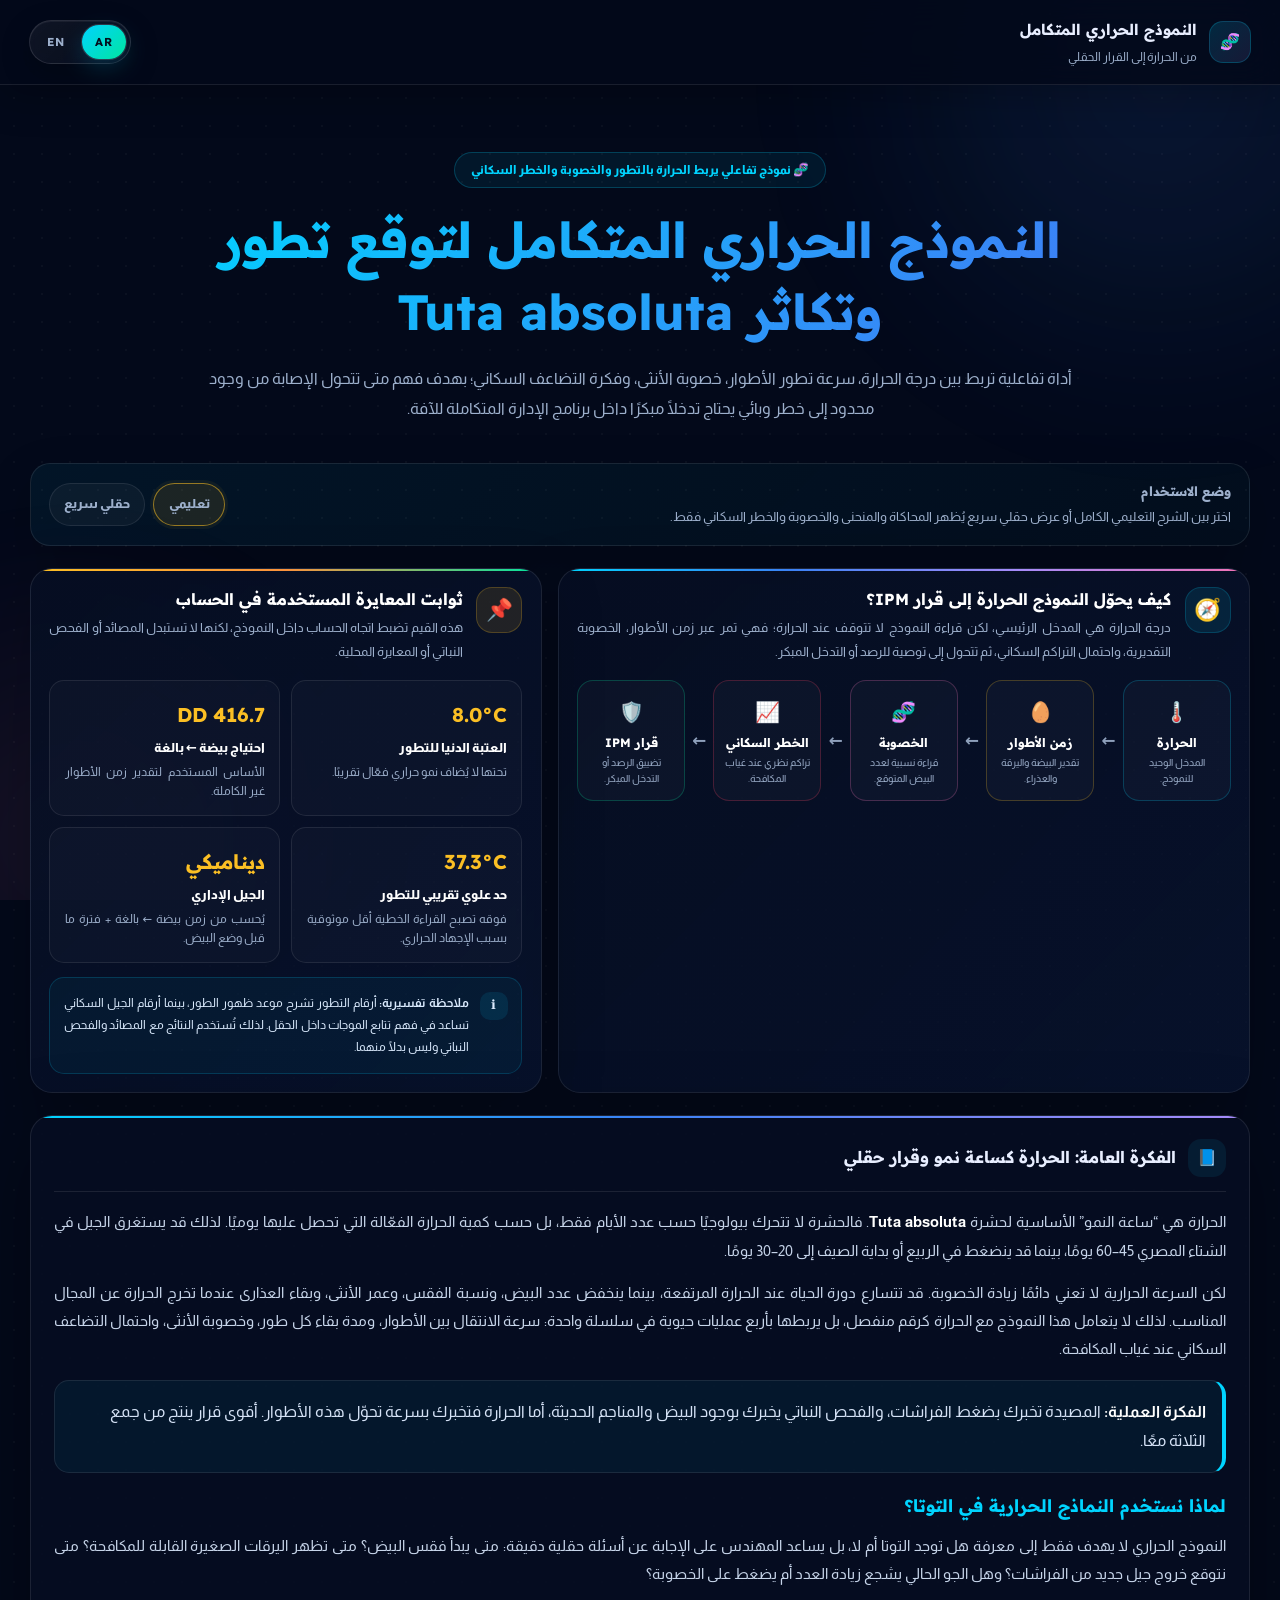
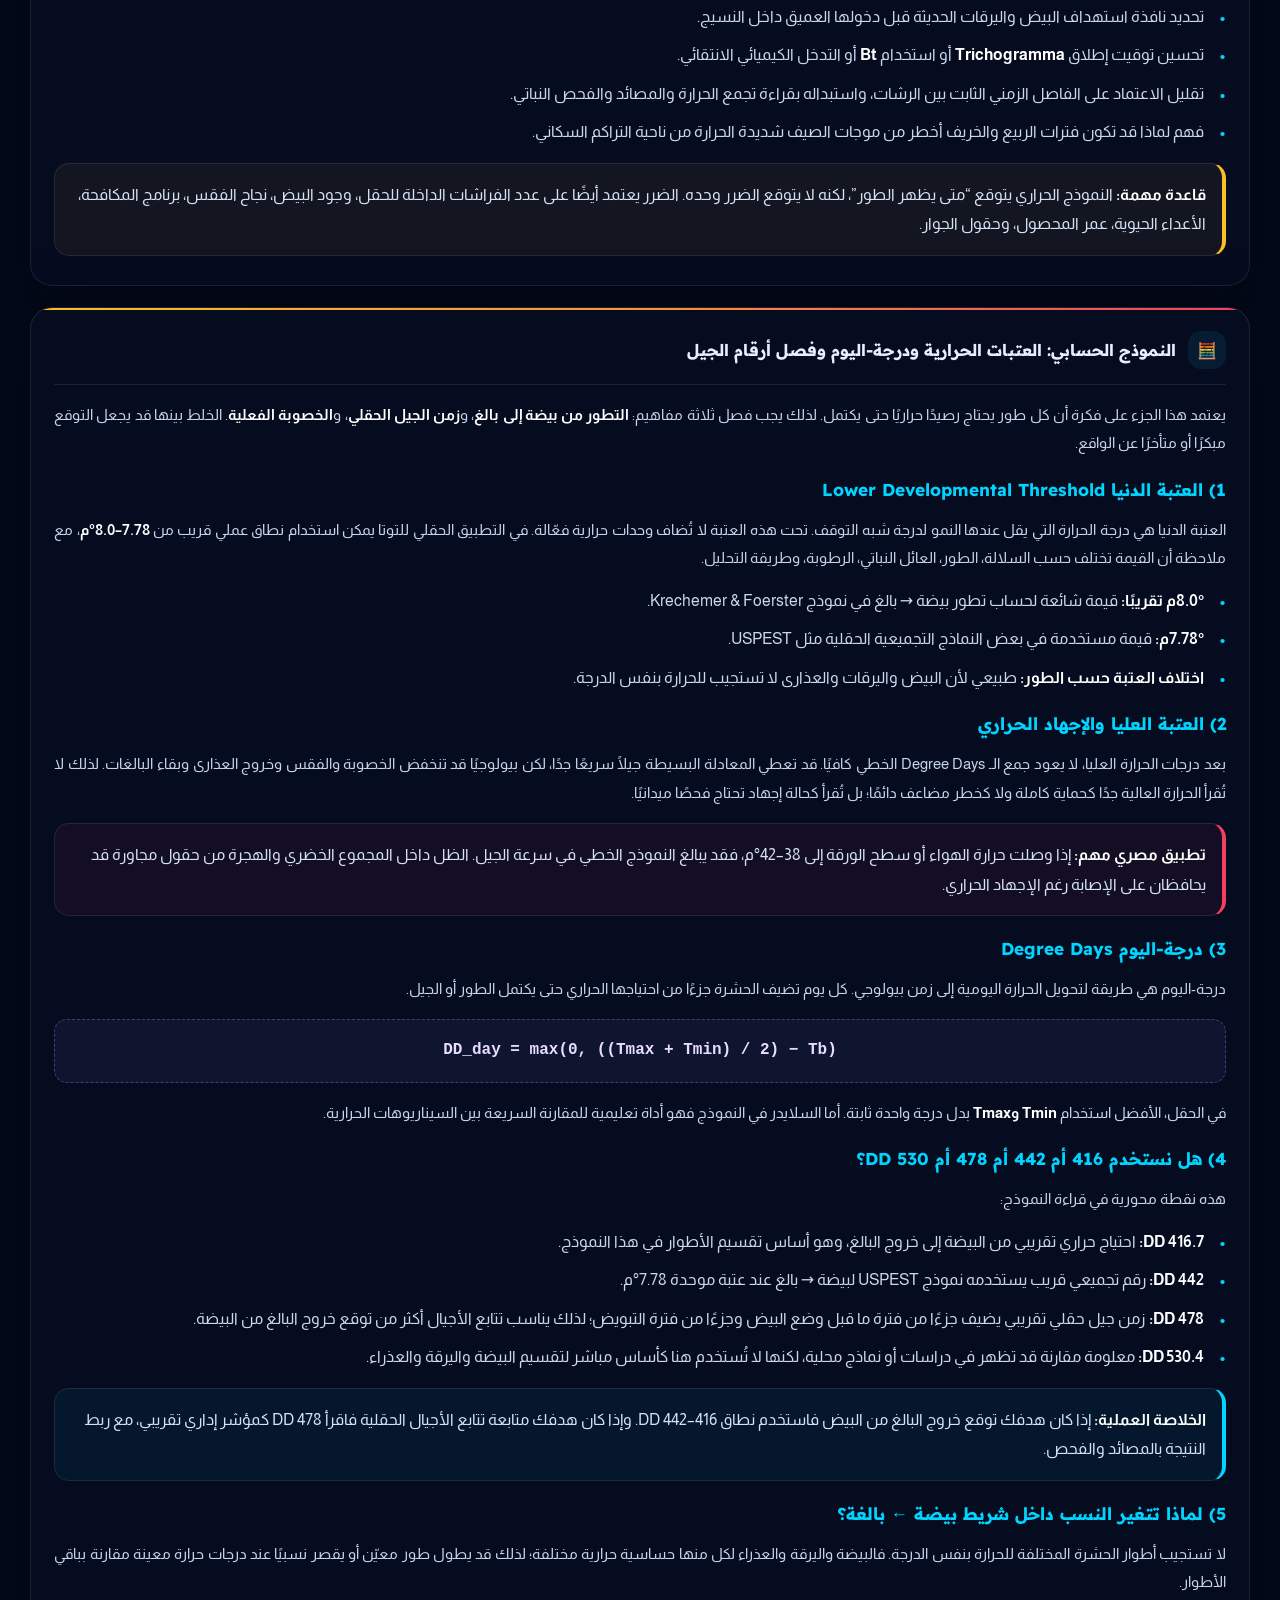
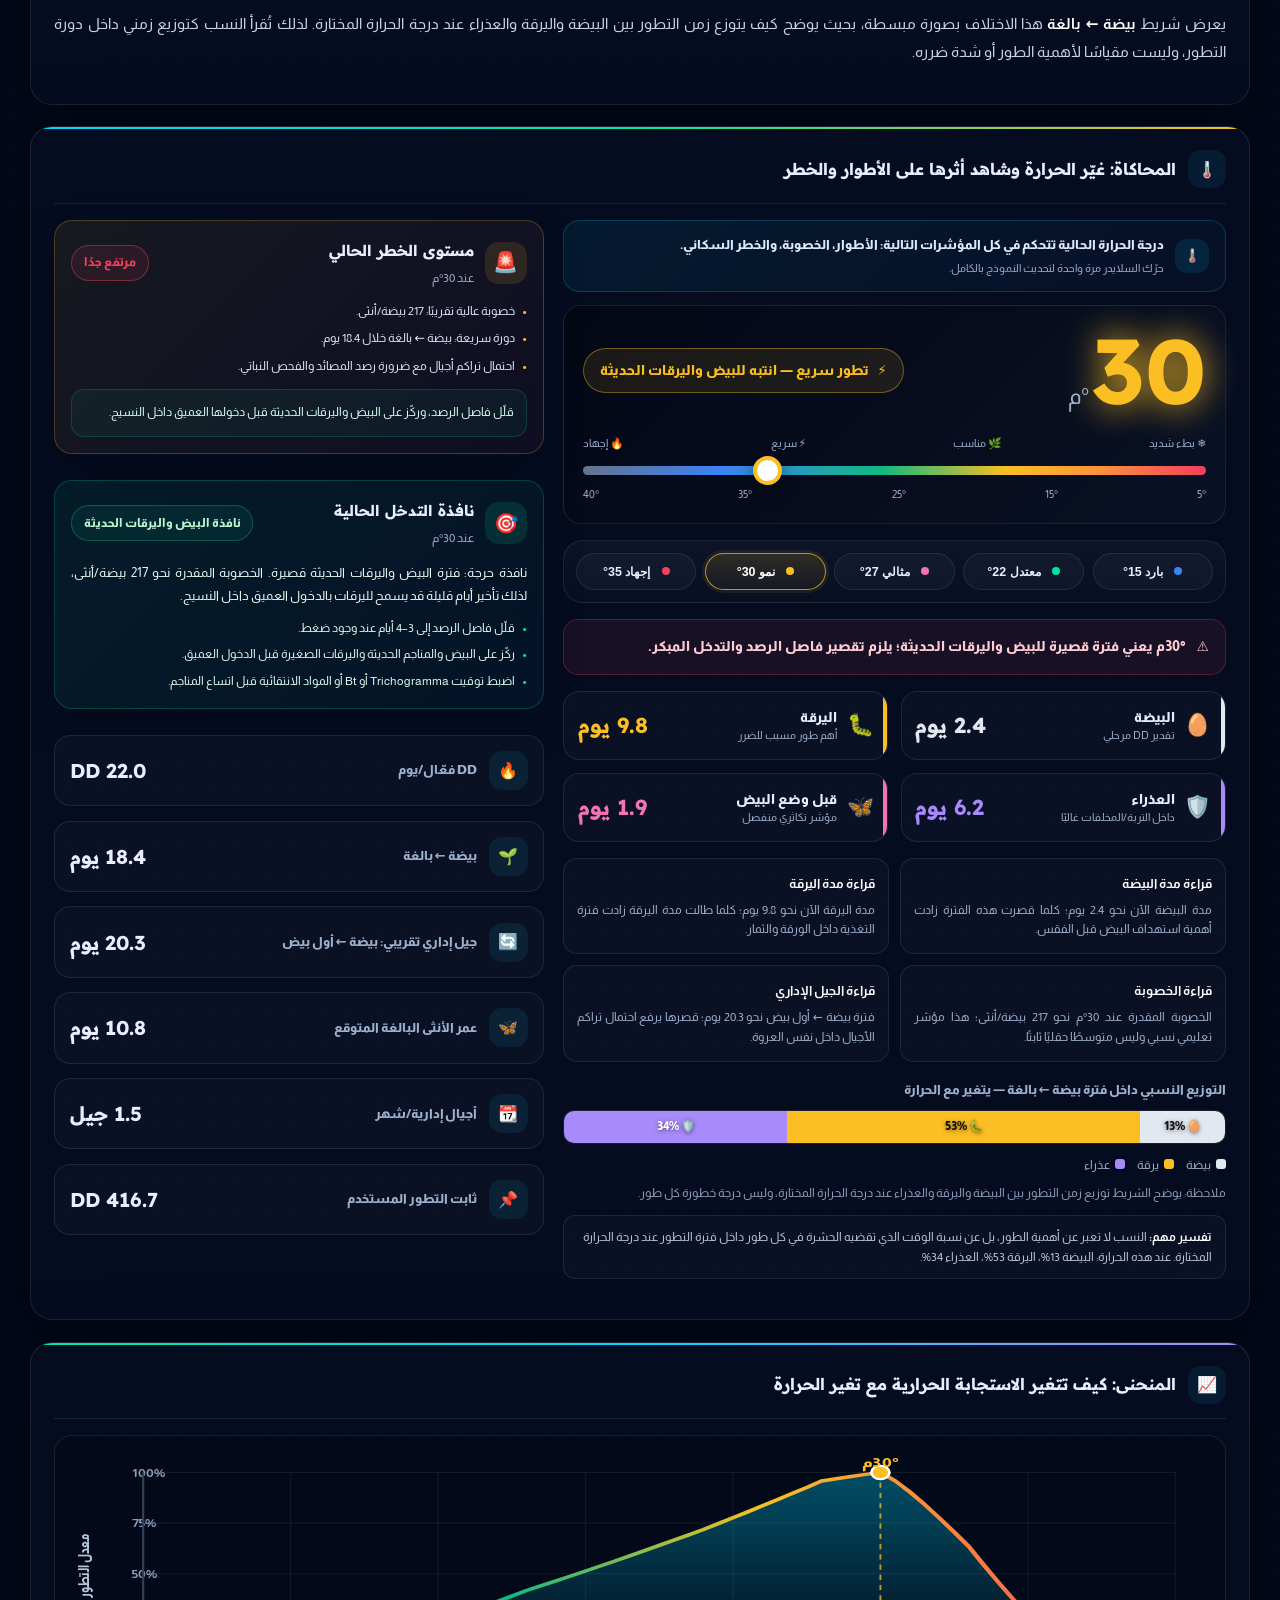
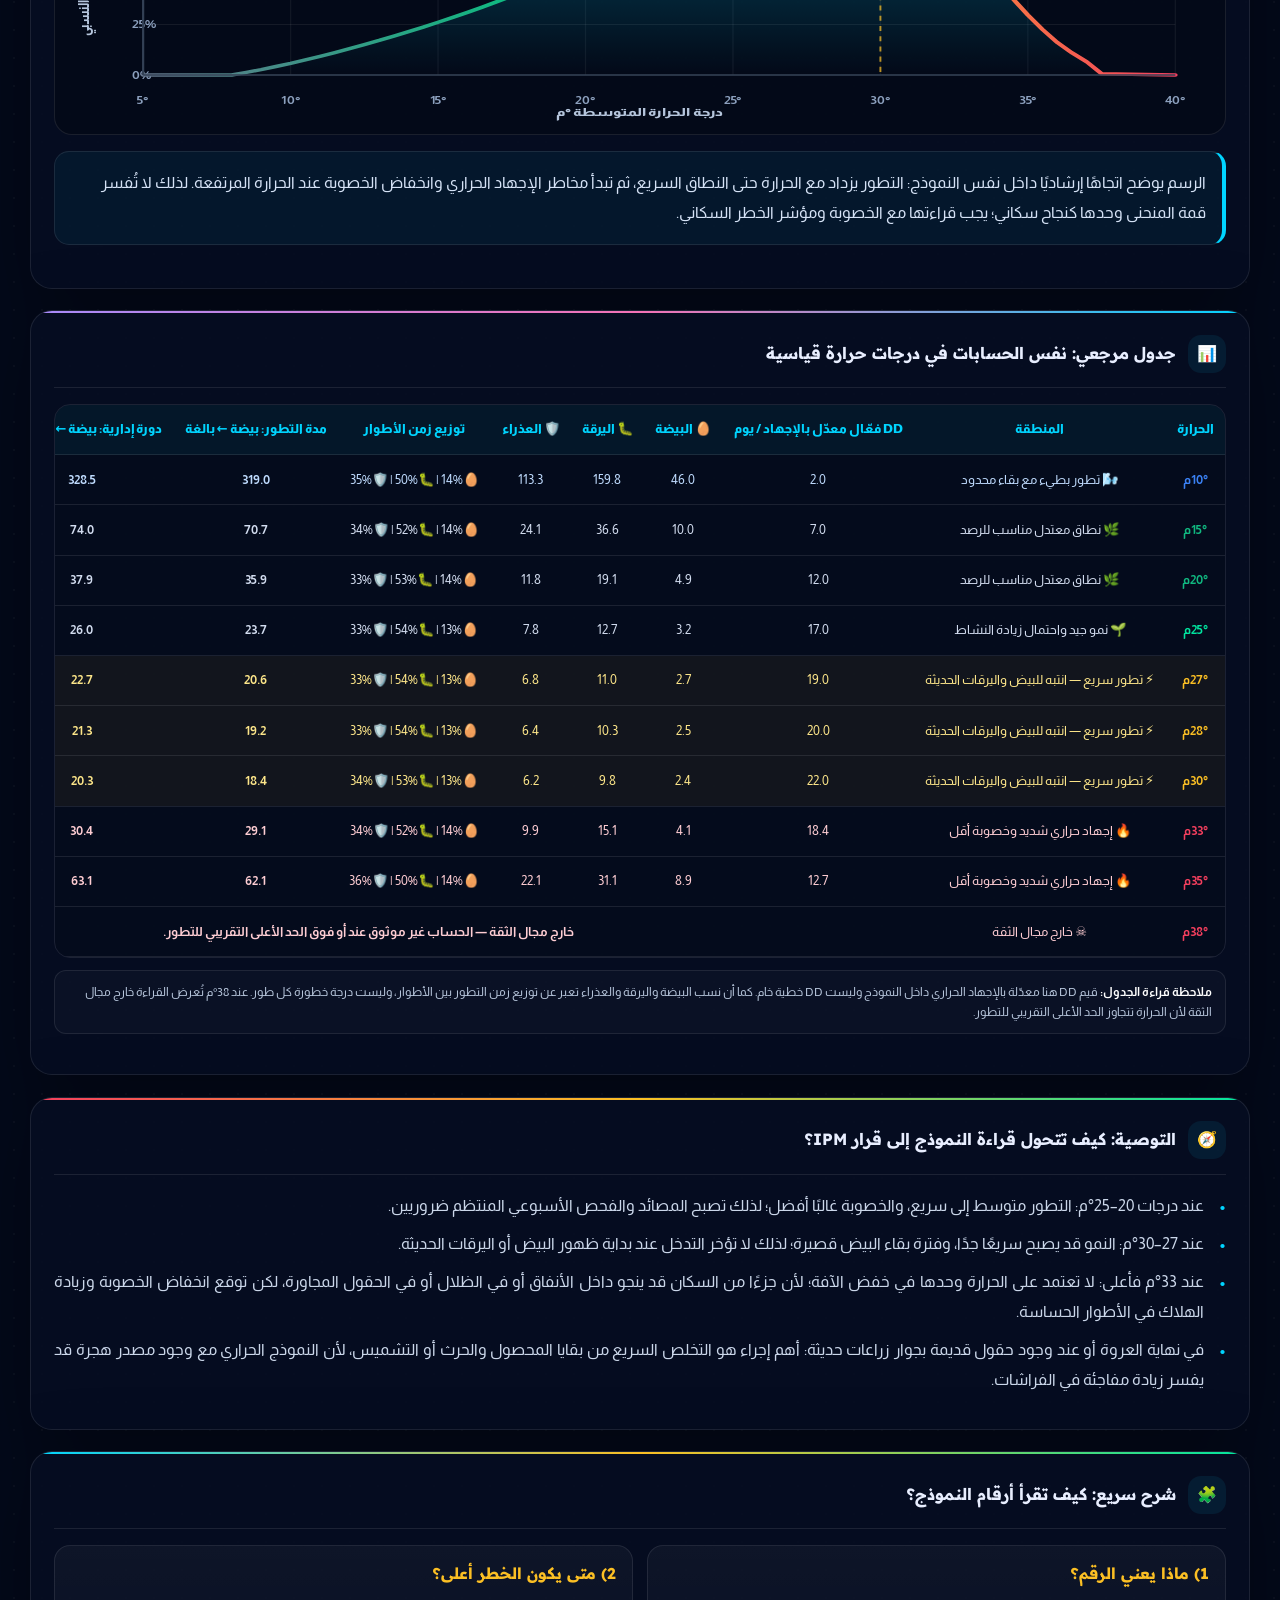
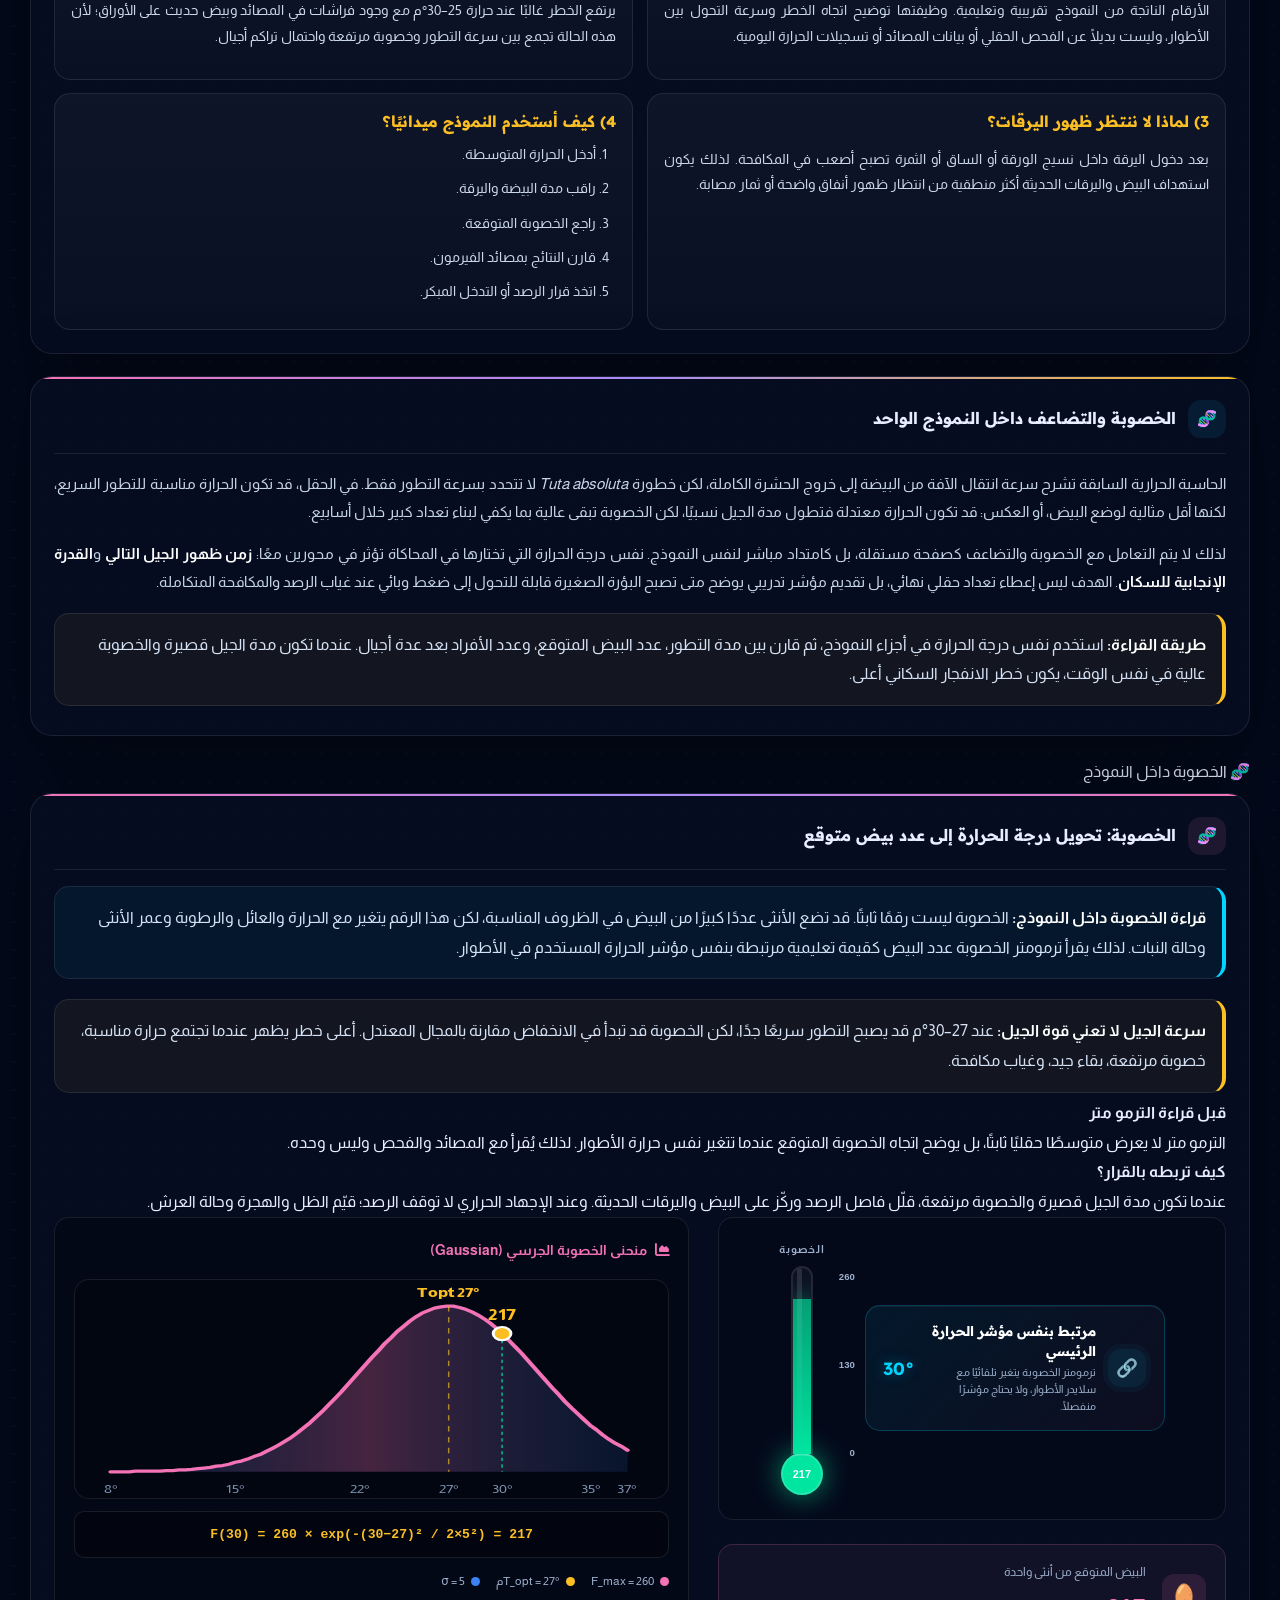
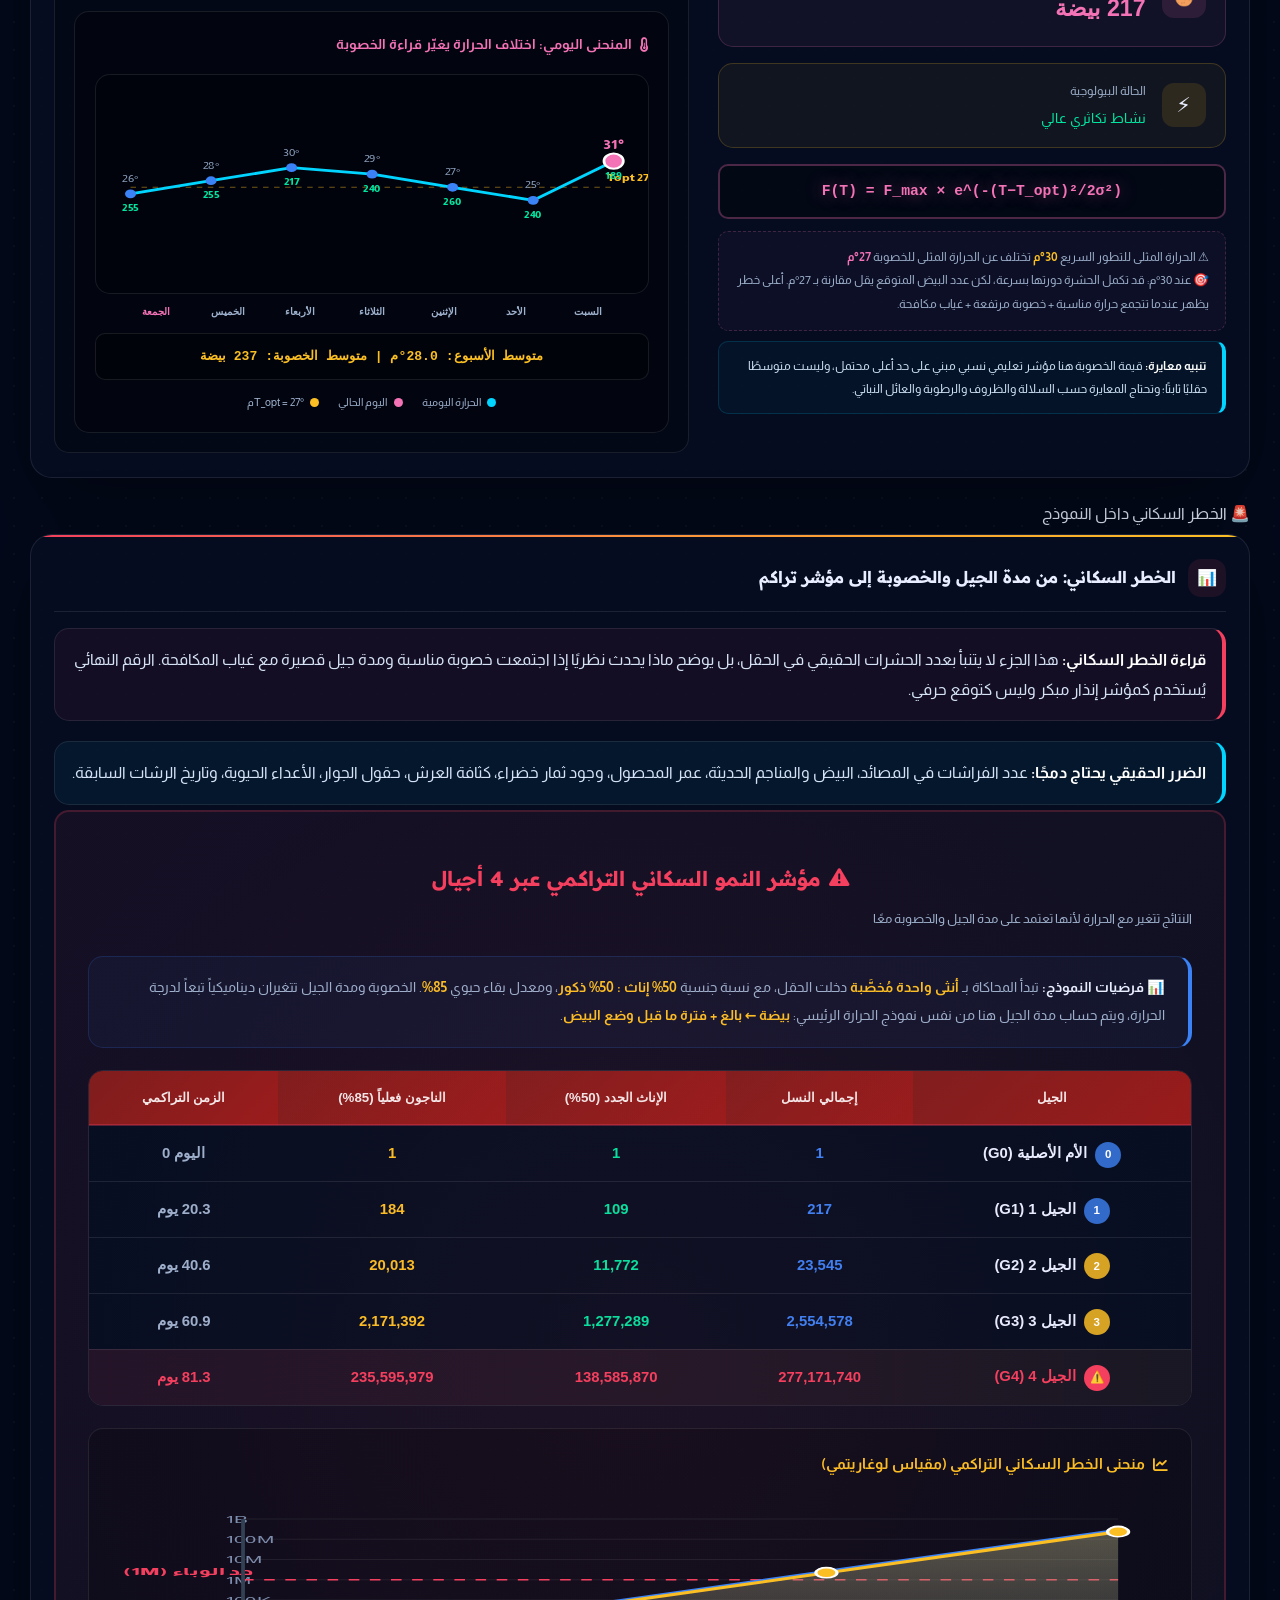
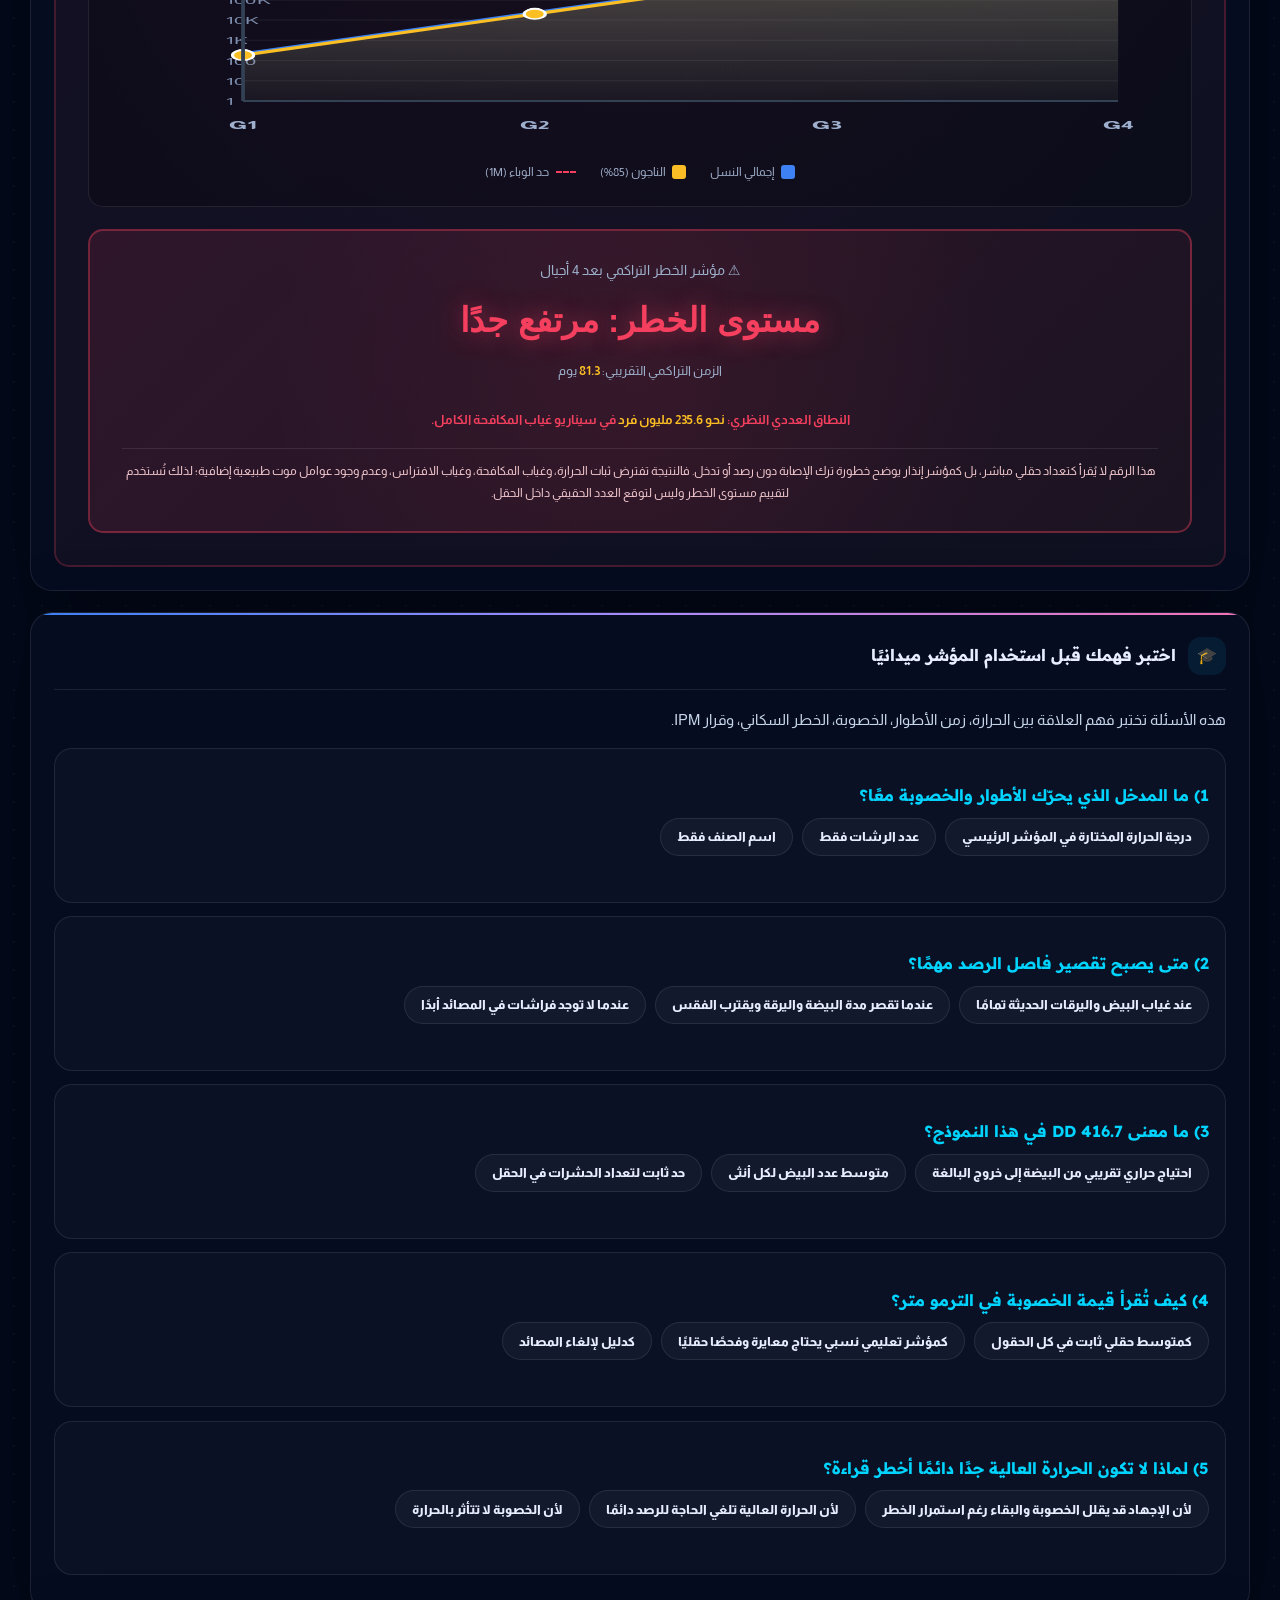
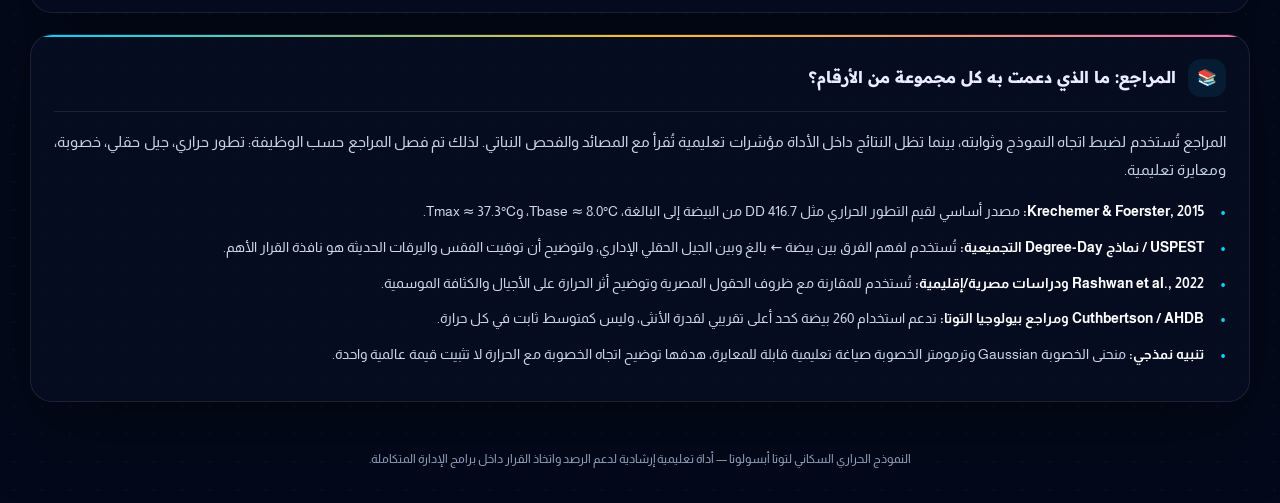
==== commit d28bda63: "Update integrated-thermal-model.html" ====
--- a/tools/integrated-thermal-model.html
+++ b/tools/integrated-thermal-model.html
@@ -970,22 +970,101 @@
 html.agripedia-embed[data-app-theme="light"]{
   --bg:transparent;--card:rgba(255,255,255,.96);--card2:rgba(248,250,252,.95);
   --line:rgba(15,23,42,.11);--line2:rgba(15,23,42,.18);
-  --text:#0f172a;--muted:#64748b;--soft:#334155;--shadow:0 18px 55px rgba(15,23,42,.10)
+  --text:#0f172a;--muted:#475569;--soft:#334155;--shadow:0 18px 55px rgba(15,23,42,.10);
+  --cyan:#0369a1;--blue:#1d4ed8;--green:#047857;--amber:#b45309;
+  --orange:#c2410c;--red:#be123c;--pink:#be185d;--purple:#6d28d9;
+  color-scheme:light
 }
 html.agripedia-embed[data-app-theme="light"] .article p,
 html.agripedia-embed[data-app-theme="light"] .article li,
 html.agripedia-embed[data-app-theme="light"] .scenario-detail,
 html.agripedia-embed[data-app-theme="light"] .scenario-detail p,
 html.agripedia-embed[data-app-theme="light"] .scenario-detail li,
-html.agripedia-embed[data-app-theme="light"] .sources li{color:#334155}
-html.agripedia-embed[data-app-theme="light"] .article strong{color:#0f172a}
+html.agripedia-embed[data-app-theme="light"] .sources li,
+html.agripedia-embed[data-app-theme="light"] .lesson-box p,
+html.agripedia-embed[data-app-theme="light"] .field-guide-card p,
+html.agripedia-embed[data-app-theme="light"] .field-guide-card li,
+html.agripedia-embed[data-app-theme="light"] .chapter-body p,
+html.agripedia-embed[data-app-theme="light"] .chapter-body li,
+html.agripedia-embed[data-app-theme="light"] .chapter-body ul,
+html.agripedia-embed[data-app-theme="light"] .chapter-body ol,
+html.agripedia-embed[data-app-theme="light"] .temp-scenario-reading p{color:#334155}
+html.agripedia-embed[data-app-theme="light"] .article strong,
+html.agripedia-embed[data-app-theme="light"] .fert-sync-chip b,
+html.agripedia-embed[data-app-theme="light"] .insight-mini b,
+html.agripedia-embed[data-app-theme="light"] .timeline-hint strong,
+html.agripedia-embed[data-app-theme="light"] .indicator-title,
+html.agripedia-embed[data-app-theme="light"] .calibration-title,
+html.agripedia-embed[data-app-theme="light"] .ipm-flow-step b,
+html.agripedia-embed[data-app-theme="light"] .calibration-item > span,
+html.agripedia-embed[data-app-theme="light"] .mode-panel b,
+html.agripedia-embed[data-app-theme="light"] .mini-table td:first-child,
+html.agripedia-embed[data-app-theme="light"] .mini-table th:first-child{color:#0f172a}
 html.agripedia-embed[data-app-theme="light"] .note,
 html.agripedia-embed[data-app-theme="light"] .temp-panel,
 html.agripedia-embed[data-app-theme="light"] .metric,
 html.agripedia-embed[data-app-theme="light"] .stage,
 html.agripedia-embed[data-app-theme="light"] .quick-tile,
 html.agripedia-embed[data-app-theme="light"] .lesson-box,
-html.agripedia-embed[data-app-theme="light"] .quiz-card{color:#1e293b;background:rgba(248,250,252,.88)}
+html.agripedia-embed[data-app-theme="light"] .quiz-card,
+html.agripedia-embed[data-app-theme="light"] .visual-controls,
+html.agripedia-embed[data-app-theme="light"] .fert-fmla-box,
+html.agripedia-embed[data-app-theme="light"] .gauss-wrap,
+html.agripedia-embed[data-app-theme="light"] .gauss-chart,
+html.agripedia-embed[data-app-theme="light"] .gauss-fmla,
+html.agripedia-embed[data-app-theme="light"] .gen-chart-sec,
+html.agripedia-embed[data-app-theme="light"] .chart-wrap,
+html.agripedia-embed[data-app-theme="light"] .bar,
+html.agripedia-embed[data-app-theme="light"] .temp-scenario-reading .mini-pill{
+  color:#1e293b;background:#f8fafc
+}
+html.agripedia-embed[data-app-theme="light"] .indicator-logic-card,
+html.agripedia-embed[data-app-theme="light"] .calibration-card{
+  background:linear-gradient(135deg,#fff,#f1f5f9);box-shadow:0 18px 48px rgba(15,23,42,.09)
+}
+html.agripedia-embed[data-app-theme="light"] .journey-step,
+html.agripedia-embed[data-app-theme="light"] .insight-mini,
+html.agripedia-embed[data-app-theme="light"] .field-guide-card,
+html.agripedia-embed[data-app-theme="light"] .ipm-flow-step,
+html.agripedia-embed[data-app-theme="light"] .calibration-item,
+html.agripedia-embed[data-app-theme="light"] .fact-pill,
+html.agripedia-embed[data-app-theme="light"] .preset-btn,
+html.agripedia-embed[data-app-theme="light"] .scenario-btn,
+html.agripedia-embed[data-app-theme="light"] .quiz-option{
+  background:rgba(255,255,255,.92);color:#1e293b
+}
+html.agripedia-embed[data-app-theme="light"] table,
+html.agripedia-embed[data-app-theme="light"] .mini-table,
+html.agripedia-embed[data-app-theme="light"] .exp-tbl{background:#fff}
+html.agripedia-embed[data-app-theme="light"] td{color:#334155}
+html.agripedia-embed[data-app-theme="light"] tr:hover td{background:#f1f5f9}
+html.agripedia-embed[data-app-theme="light"] .row-opt td{color:#92400e;background:#fffbeb}
+html.agripedia-embed[data-app-theme="light"] .row-danger td{color:#9f1239;background:#fff1f2}
+html.agripedia-embed[data-app-theme="light"] .row-cold td{color:#1d4ed8;background:#eff6ff}
+html.agripedia-embed[data-app-theme="light"] .warning.heat{color:#9f1239;background:#fff1f2}
+html.agripedia-embed[data-app-theme="light"] .warning.cold{color:#1d4ed8;background:#eff6ff}
+html.agripedia-embed[data-app-theme="light"] .risk-list div,
+html.agripedia-embed[data-app-theme="light"] .risk-advice,
+html.agripedia-embed[data-app-theme="light"] .intervention-body,
+html.agripedia-embed[data-app-theme="light"] .intervention-list div,
+html.agripedia-embed[data-app-theme="light"] .interpretation-note,
+html.agripedia-embed[data-app-theme="light"] .temp-master-note,
+html.agripedia-embed[data-app-theme="light"] .chapter-intro,
+html.agripedia-embed[data-app-theme="light"] .fert-calibration-note{color:#334155}
+html.agripedia-embed[data-app-theme="light"] .intervention-stage{color:#065f46;background:#ecfdf5}
+html.agripedia-embed[data-app-theme="light"] .mode-btn.active{color:#92400e;background:#fffbeb}
+html.agripedia-embed[data-app-theme="light"] .quiz-option.correct{color:#065f46;background:#ecfdf5}
+html.agripedia-embed[data-app-theme="light"] .quiz-option.wrong{color:#9f1239;background:#fff1f2}
+html.agripedia-embed[data-app-theme="light"] .formula,
+html.agripedia-embed[data-app-theme="light"] .chapter-equation{color:#5b21b6;background:#f5f3ff}
+html.agripedia-embed[data-app-theme="light"] .thermo-tube{background:#e2e8f0;border-color:#cbd5e1}
+html.agripedia-embed[data-app-theme="light"] .axis{stroke:#64748b}
+html.agripedia-embed[data-app-theme="light"] .gridline{stroke:#cbd5e1}
+html.agripedia-embed[data-app-theme="light"] svg .label{fill:#334155}
+html.agripedia-embed[data-app-theme="light"] .chart-wrap svg text,
+html.agripedia-embed[data-app-theme="light"] .gauss-chart svg text,
+html.agripedia-embed[data-app-theme="light"] .gen-chart-h svg text{fill:#334155!important}
+html.agripedia-embed[data-app-theme="light"] .chart-wrap svg .markerText{fill:#92400e!important}
 @media(max-width:760px){html.agripedia-embed .wrap{padding:0 0 1rem}}
 </style>
 </head>
@@ -2307,7 +2386,6 @@
     updateTimeline(d);
     updateRiskCard(T, d);
     updateInterventionCard(T, d);
-    updateReportCard(T, d);
     if($('eggInsight')) $('eggInsight').textContent = d.egg > 0 ? `مدة البيضة الآن نحو ${d.egg.toFixed(1)} يوم؛ كلما قصرت هذه الفترة زادت أهمية استهداف البيض قبل الفقس.` : 'لا يوجد تطور فعلي للبيض عند هذه الحرارة.';
     if($('larvaInsight')) $('larvaInsight').textContent = d.larva > 0 ? `مدة اليرقة الآن نحو ${d.larva.toFixed(1)} يوم؛ كلما طالت مدة اليرقة زادت فترة التغذية داخل الورقة والثمار.` : 'لا توجد قراءة موثوقة لمدة اليرقة عند هذه الحرارة.';
     if($('fertInsight')) {
